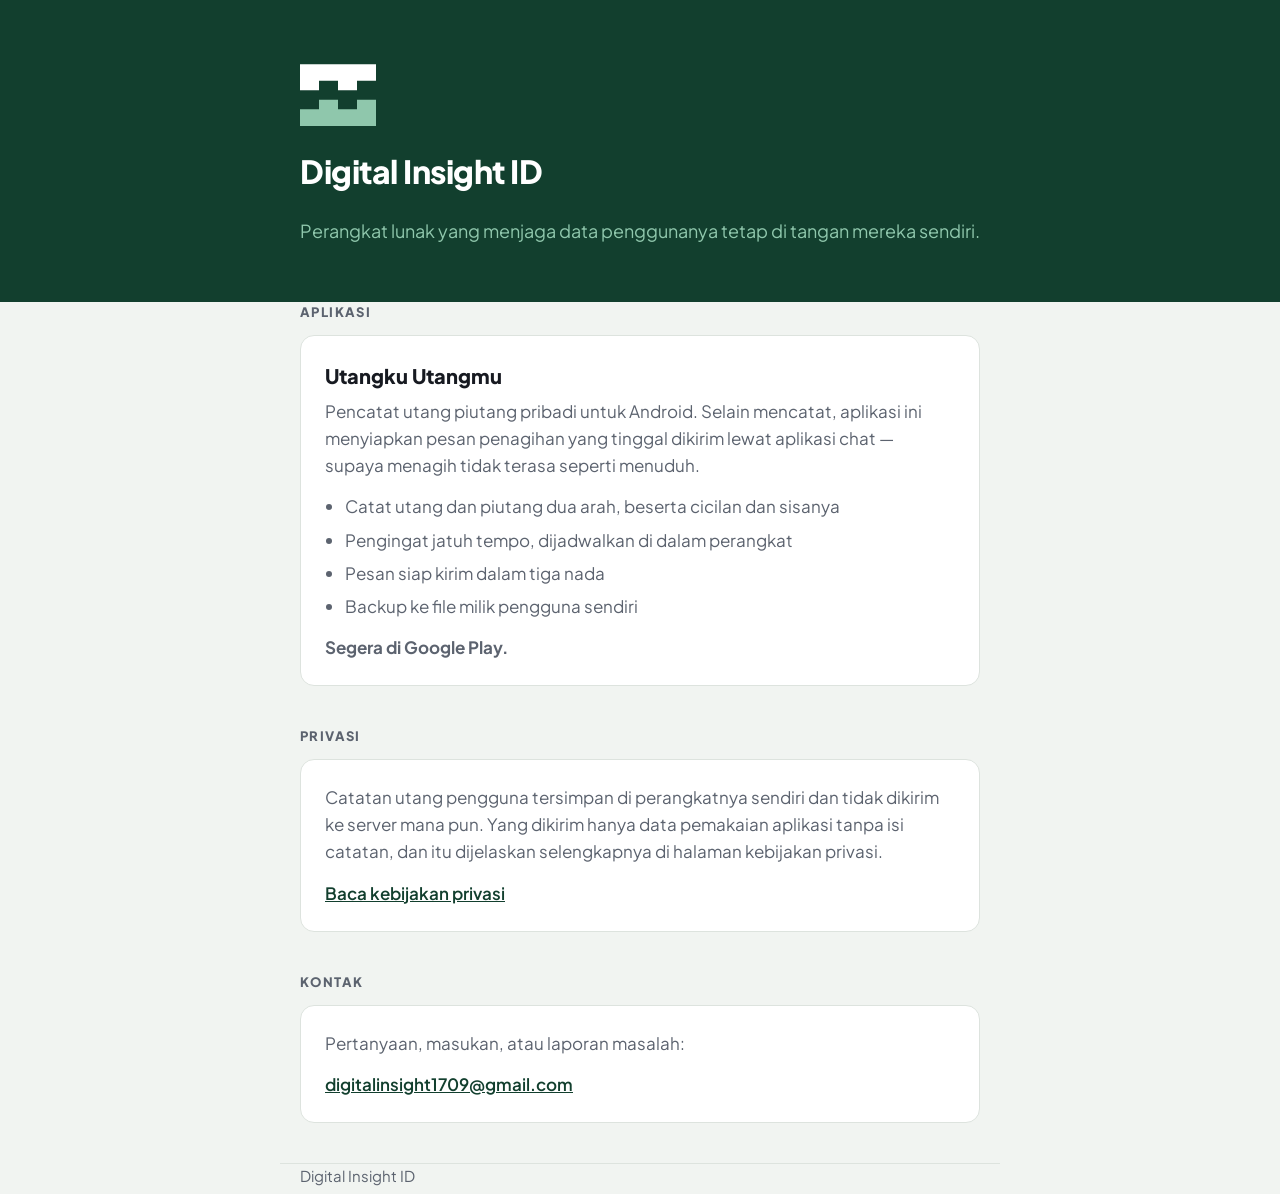
==== index.html @ d0832224 "Halaman Digital Insight ID dan kebijakan privasi Utangku Utangmu" ====
<!doctype html>
<html lang="id">
<head>
<meta charset="utf-8">
<meta name="viewport" content="width=device-width, initial-scale=1">
<title>Digital Insight ID</title>
<meta name="description" content="Digital Insight ID — pengembang aplikasi Utangku Utangmu, pencatat utang piutang yang menjaga data penggunanya tetap di perangkat.">
<link rel="preconnect" href="https://fonts.googleapis.com">
<link rel="preconnect" href="https://fonts.gstatic.com" crossorigin>
<link href="https://fonts.googleapis.com/css2?family=Plus+Jakarta+Sans:wght@400;600;800&display=swap" rel="stylesheet">
<style>
  :root {
    --hutan: #123F2E;
    --hutan-terang: #8FC7AC;
    --kertas: #F1F4F1;
    --permukaan: #FFFFFF;
    --tinta: #171A21;
    --redup: #5C636F;
    --garis: #DDE3DE;
  }
  * { box-sizing: border-box; }
  body {
    margin: 0;
    background: var(--kertas);
    color: var(--tinta);
    font-family: "Plus Jakarta Sans", system-ui, -apple-system, sans-serif;
    font-size: 17px;
    line-height: 1.6;
  }
  .bungkus { max-width: 720px; margin: 0 auto; padding: 0 20px; }
  header { background: var(--hutan); color: #fff; padding: 64px 0 56px; }
  header .bungkus { display: flex; flex-direction: column; gap: 20px; }
  header h1 { margin: 0; font-size: 32px; font-weight: 800; letter-spacing: -0.5px; }
  header p { margin: 0; color: var(--hutan-terang); font-size: 18px; }
  main { padding: 48px 0 64px; }
  section { margin-bottom: 40px; }
  h2 { font-size: 13px; font-weight: 800; letter-spacing: 1.4px; text-transform: uppercase; color: var(--redup); margin: 0 0 12px; }
  .kartu {
    background: var(--permukaan);
    border: 1px solid var(--garis);
    border-radius: 14px;
    padding: 24px;
  }
  .kartu h3 { margin: 0 0 6px; font-size: 20px; font-weight: 800; }
  .kartu p { margin: 0 0 14px; color: var(--redup); }
  .kartu p:last-child { margin-bottom: 0; }
  a { color: var(--hutan); font-weight: 600; }
  ul { margin: 0; padding-left: 20px; color: var(--redup); }
  li { margin-bottom: 6px; }
  footer { border-top: 1px solid var(--garis); padding: 28px 0 56px; color: var(--redup); font-size: 15px; }
  footer p { margin: 0 0 6px; }
  @media (max-width: 480px) {
    header { padding: 44px 0 36px; }
    header h1 { font-size: 26px; }
  }
</style>
</head>
<body>

<header>
  <div class="bungkus">
    <!-- Mark: dua bilah kayu bertakik yang mengunci saat disatukan. -->
    <svg width="76" height="62" viewBox="18 24 64 52" aria-label="Logo" role="img">
      <path fill="#FFFFFF" d="M18 24 H82 V38 H66 V46 H50 V38 H34 V46 H18 Z"/>
      <path fill="#8FC7AC" d="M18 62 H34 V54 H50 V62 H66 V54 H82 V76 H18 Z"/>
    </svg>
    <h1>Digital Insight ID</h1>
    <p>Perangkat lunak yang menjaga data penggunanya tetap di tangan mereka sendiri.</p>
  </div>
</header>

<main class="bungkus">

  <section>
    <h2>Aplikasi</h2>
    <div class="kartu">
      <h3>Utangku Utangmu</h3>
      <p>Pencatat utang piutang pribadi untuk Android. Selain mencatat, aplikasi ini menyiapkan pesan penagihan yang tinggal dikirim lewat aplikasi chat — supaya menagih tidak terasa seperti menuduh.</p>
      <ul>
        <li>Catat utang dan piutang dua arah, beserta cicilan dan sisanya</li>
        <li>Pengingat jatuh tempo, dijadwalkan di dalam perangkat</li>
        <li>Pesan siap kirim dalam tiga nada</li>
        <li>Backup ke file milik pengguna sendiri</li>
      </ul>
      <!-- Setelah aplikasi terbit, ganti baris ini dengan:
           <p style="margin-top:14px"><a href="ALAMAT PLAY STORE">Lihat di Google Play</a></p> -->
      <p style="margin-top:14px"><strong>Segera di Google Play.</strong></p>
    </div>
  </section>

  <section>
    <h2>Privasi</h2>
    <div class="kartu">
      <p>Catatan utang pengguna tersimpan di perangkatnya sendiri dan tidak dikirim ke server mana pun. Yang dikirim hanya data pemakaian aplikasi tanpa isi catatan, dan itu dijelaskan selengkapnya di halaman kebijakan privasi.</p>
      <p><a href="kebijakan-privasi.html">Baca kebijakan privasi</a></p>
    </div>
  </section>

  <section>
    <h2>Kontak</h2>
    <div class="kartu">
      <p>Pertanyaan, masukan, atau laporan masalah:</p>
      <p><a href="mailto:digitalinsight1709@gmail.com">digitalinsight1709@gmail.com</a></p>
    </div>
  </section>

</main>

<footer class="bungkus">
  <p>Digital Insight ID</p>
</footer>

</body>
</html>
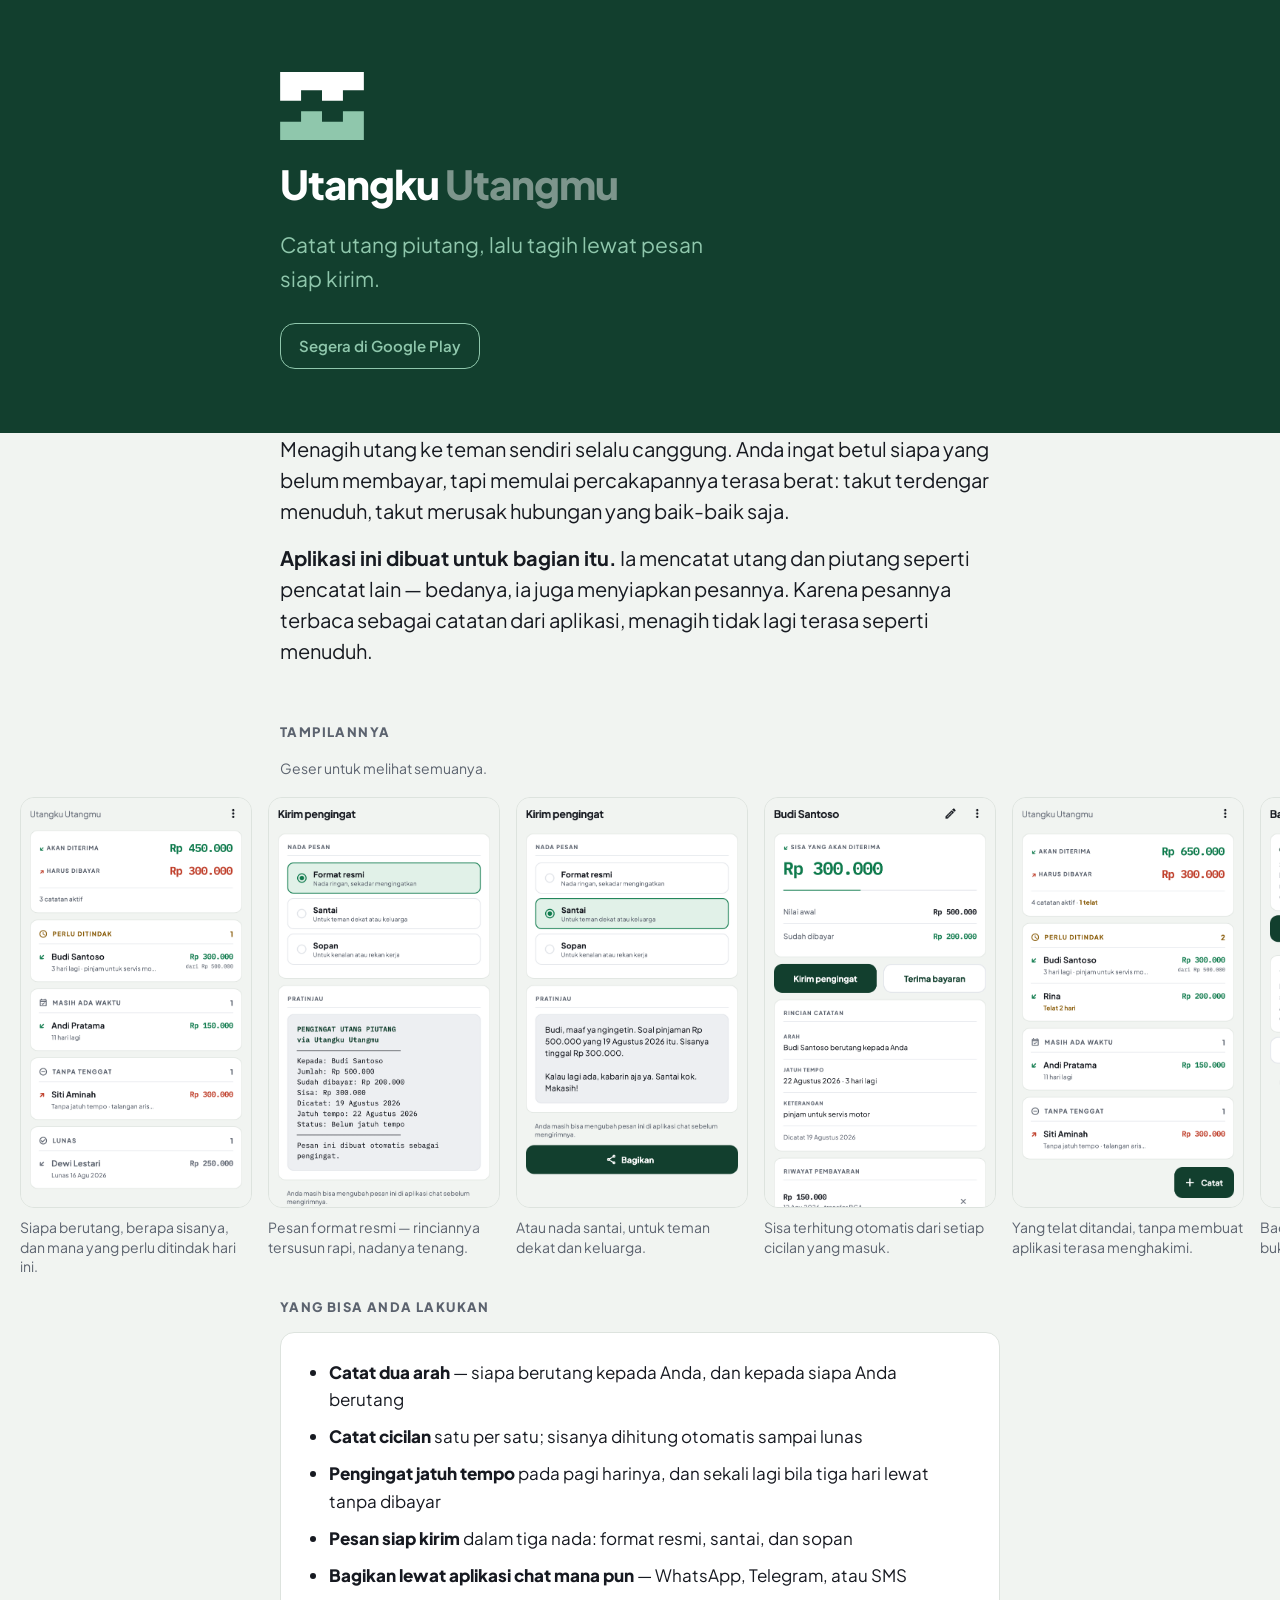
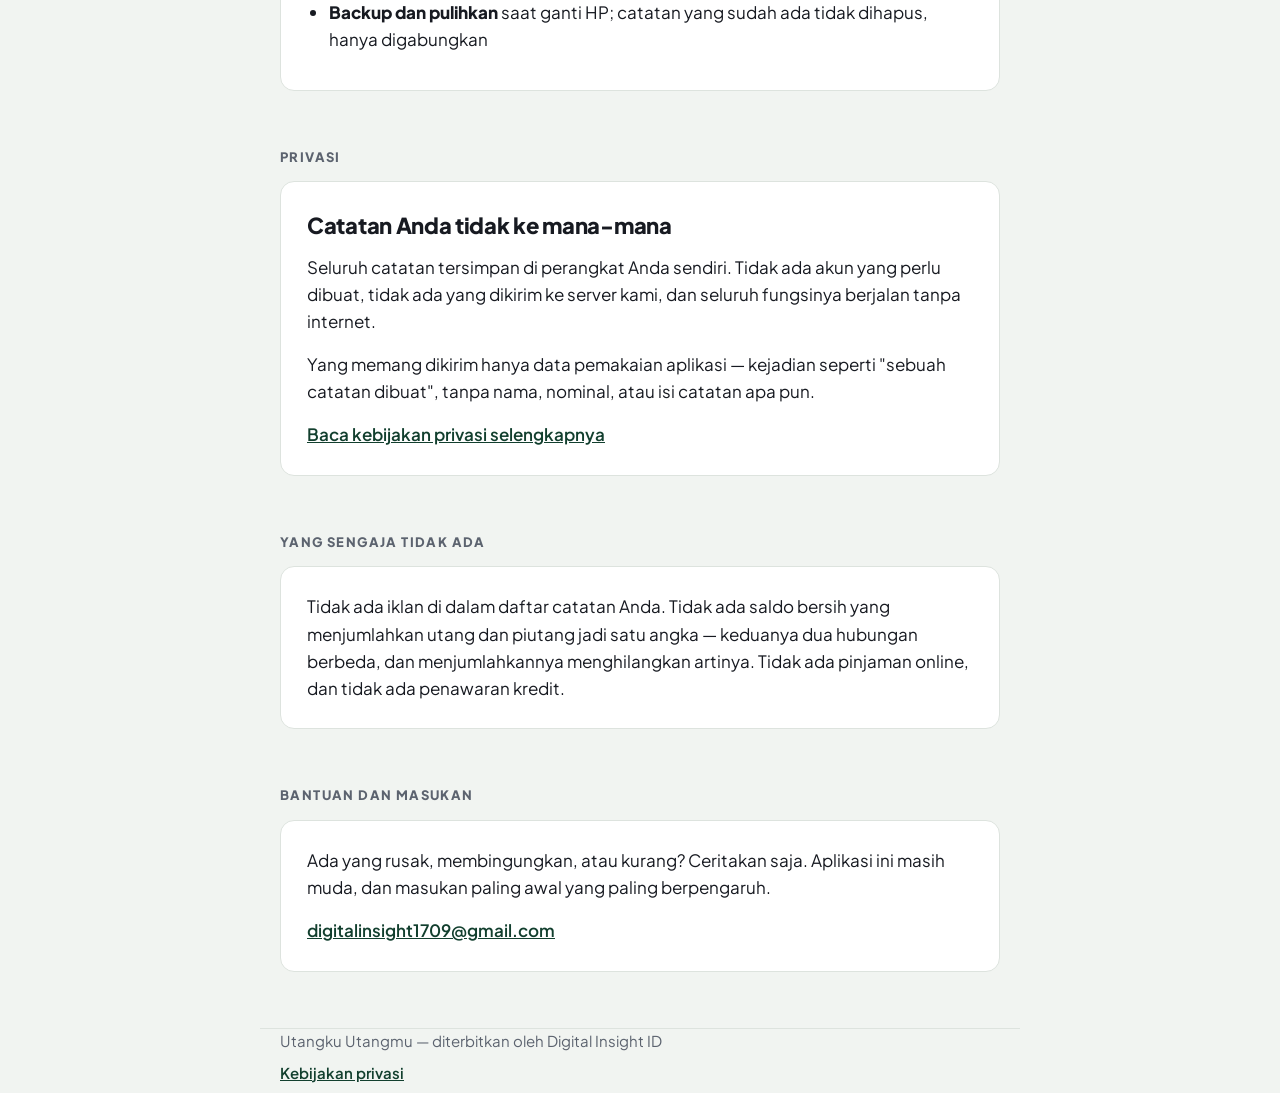
==== commit 45104c8b: "Situs aplikasi: tangkapan layar, fitur, privasi, dan kontak" ====
--- a/index.html
+++ b/index.html
@@ -3,8 +3,11 @@
 <head>
 <meta charset="utf-8">
 <meta name="viewport" content="width=device-width, initial-scale=1">
-<title>Digital Insight ID</title>
-<meta name="description" content="Digital Insight ID — pengembang aplikasi Utangku Utangmu, pencatat utang piutang yang menjaga data penggunanya tetap di perangkat.">
+<title>Utangku Utangmu — catat utang, tagih tanpa canggung</title>
+<meta name="description" content="Pencatat utang piutang pribadi untuk Android. Selain mencatat, aplikasi ini menyiapkan pesan penagihan yang tinggal dikirim — supaya menagih tidak terasa seperti menuduh. Data tersimpan di HP Anda saja.">
+<meta property="og:title" content="Utangku Utangmu">
+<meta property="og:description" content="Catat utang piutang, lalu tagih lewat pesan siap kirim. Data di HP Anda saja.">
+<meta property="og:type" content="website">
 <link rel="preconnect" href="https://fonts.googleapis.com">
 <link rel="preconnect" href="https://fonts.gstatic.com" crossorigin>
 <link href="https://fonts.googleapis.com/css2?family=Plus+Jakarta+Sans:wght@400;600;800&display=swap" rel="stylesheet">
@@ -12,6 +15,7 @@
   :root {
     --hutan: #123F2E;
     --hutan-terang: #8FC7AC;
+    --hutan-sekunder: #7D958C;
     --kertas: #F1F4F1;
     --permukaan: #FFFFFF;
     --tinta: #171A21;
@@ -26,32 +30,52 @@
     font-family: "Plus Jakarta Sans", system-ui, -apple-system, sans-serif;
     font-size: 17px;
     line-height: 1.6;
+    -webkit-font-smoothing: antialiased;
   }
-  .bungkus { max-width: 720px; margin: 0 auto; padding: 0 20px; }
-  header { background: var(--hutan); color: #fff; padding: 64px 0 56px; }
-  header .bungkus { display: flex; flex-direction: column; gap: 20px; }
-  header h1 { margin: 0; font-size: 32px; font-weight: 800; letter-spacing: -0.5px; }
-  header p { margin: 0; color: var(--hutan-terang); font-size: 18px; }
-  main { padding: 48px 0 64px; }
-  section { margin-bottom: 40px; }
-  h2 { font-size: 13px; font-weight: 800; letter-spacing: 1.4px; text-transform: uppercase; color: var(--redup); margin: 0 0 12px; }
-  .kartu {
-    background: var(--permukaan);
-    border: 1px solid var(--garis);
-    border-radius: 14px;
-    padding: 24px;
+  .bungkus { max-width: 760px; margin: 0 auto; padding: 0 20px; }
+
+  header { background: var(--hutan); color: #fff; padding: 72px 0 64px; }
+  header .bungkus { display: flex; flex-direction: column; align-items: flex-start; gap: 22px; }
+  header h1 { margin: 0; font-size: 40px; font-weight: 800; letter-spacing: -1px; line-height: 1.1; }
+  header h1 span { color: var(--hutan-sekunder); }
+  .janji { margin: 0; color: var(--hutan-terang); font-size: 21px; max-width: 30ch; }
+  .lencana {
+    display: inline-block; margin-top: 6px; padding: 10px 18px;
+    border: 1.6px solid var(--hutan-terang); border-radius: 15px;
+    color: var(--hutan-terang); font-size: 15px; font-weight: 600;
   }
-  .kartu h3 { margin: 0 0 6px; font-size: 20px; font-weight: 800; }
-  .kartu p { margin: 0 0 14px; color: var(--redup); }
-  .kartu p:last-child { margin-bottom: 0; }
+
+  main { padding: 56px 0 24px; }
+  section { margin-bottom: 56px; }
+  h2 { font-size: 13px; font-weight: 800; letter-spacing: 1.4px; text-transform: uppercase; color: var(--redup); margin: 0 0 14px; }
+  h3 { font-size: 22px; font-weight: 800; letter-spacing: -0.3px; margin: 0 0 10px; }
+  p { margin: 0 0 16px; }
+  .utama { font-size: 20px; line-height: 1.55; }
+
+  .kartu { background: var(--permukaan); border: 1px solid var(--garis); border-radius: 14px; padding: 26px; }
+  .kartu p:last-child, .kartu ul:last-child { margin-bottom: 0; }
+
+  ul { margin: 0 0 16px; padding-left: 22px; }
+  li { margin-bottom: 10px; }
+  li strong { font-weight: 800; }
+
+  /* Tangkapan layar digulir mendatar: enam layar tidak akan muat berjejer di
+     lebar HP, dan memperkecilnya sampai muat membuat teksnya tak terbaca. */
+  .layar { display: flex; gap: 16px; overflow-x: auto; padding: 4px 20px 20px; scroll-snap-type: x mandatory; }
+  .layar figure { margin: 0; flex: 0 0 auto; width: 232px; scroll-snap-align: center; }
+  .layar img { width: 100%; height: auto; display: block; border: 1px solid var(--garis); border-radius: 14px; background: var(--permukaan); }
+  .layar figcaption { margin-top: 10px; font-size: 14px; color: var(--redup); line-height: 1.4; }
+  .geser { font-size: 14px; color: var(--redup); margin: 0 0 6px; }
+
   a { color: var(--hutan); font-weight: 600; }
-  ul { margin: 0; padding-left: 20px; color: var(--redup); }
-  li { margin-bottom: 6px; }
-  footer { border-top: 1px solid var(--garis); padding: 28px 0 56px; color: var(--redup); font-size: 15px; }
-  footer p { margin: 0 0 6px; }
-  @media (max-width: 480px) {
-    header { padding: 44px 0 36px; }
-    header h1 { font-size: 26px; }
+  footer { border-top: 1px solid var(--garis); padding: 32px 0 64px; color: var(--redup); font-size: 15px; }
+  footer p { margin: 0 0 8px; }
+
+  @media (max-width: 520px) {
+    header { padding: 52px 0 44px; }
+    header h1 { font-size: 32px; }
+    .janji { font-size: 19px; }
+    .utama { font-size: 18px; }
   }
 </style>
 </head>
@@ -59,55 +83,100 @@
 
 <header>
   <div class="bungkus">
-    <!-- Mark: dua bilah kayu bertakik yang mengunci saat disatukan. -->
-    <svg width="76" height="62" viewBox="18 24 64 52" aria-label="Logo" role="img">
+    <!-- Mark: dua bilah kayu bertakik yang hanya bertemu bila disatukan. -->
+    <svg width="84" height="68" viewBox="18 24 64 52" role="img" aria-label="Logo Utangku Utangmu">
       <path fill="#FFFFFF" d="M18 24 H82 V38 H66 V46 H50 V38 H34 V46 H18 Z"/>
       <path fill="#8FC7AC" d="M18 62 H34 V54 H50 V62 H66 V54 H82 V76 H18 Z"/>
     </svg>
-    <h1>Digital Insight ID</h1>
-    <p>Perangkat lunak yang menjaga data penggunanya tetap di tangan mereka sendiri.</p>
+    <h1>Utangku <span>Utangmu</span></h1>
+    <p class="janji">Catat utang piutang, lalu tagih lewat pesan siap kirim.</p>
+    <span class="lencana">Segera di Google Play</span>
   </div>
 </header>
 
 <main class="bungkus">
+  <section>
+    <p class="utama">Menagih utang ke teman sendiri selalu canggung. Anda ingat betul siapa yang belum membayar, tapi memulai percakapannya terasa berat: takut terdengar menuduh, takut merusak hubungan yang baik-baik saja.</p>
+    <p class="utama"><strong>Aplikasi ini dibuat untuk bagian itu.</strong> Ia mencatat utang dan piutang seperti pencatat lain — bedanya, ia juga menyiapkan pesannya. Karena pesannya terbaca sebagai catatan dari aplikasi, menagih tidak lagi terasa seperti menuduh.</p>
+  </section>
 
+  <section style="margin-bottom:14px">
+    <h2>Tampilannya</h2>
+    <p class="geser">Geser untuk melihat semuanya.</p>
+  </section>
+</main>
+
+<div class="layar">
+  <figure>
+    <img src="gambar/1-daftar.png" width="1242" height="2208" loading="lazy" alt="Layar utama: ringkasan dua arah dan daftar catatan per kelompok">
+    <figcaption>Siapa berutang, berapa sisanya, dan mana yang perlu ditindak hari ini.</figcaption>
+  </figure>
+  <figure>
+    <img src="gambar/2-pesan-resmi.png" width="1242" height="2208" loading="lazy" alt="Layar pesan dengan nada format resmi beserta pratinjaunya">
+    <figcaption>Pesan format resmi — rinciannya tersusun rapi, nadanya tenang.</figcaption>
+  </figure>
+  <figure>
+    <img src="gambar/3-pesan-santai.png" width="1242" height="2208" loading="lazy" alt="Layar pesan dengan nada santai beserta pratinjaunya">
+    <figcaption>Atau nada santai, untuk teman dekat dan keluarga.</figcaption>
+  </figure>
+  <figure>
+    <img src="gambar/4-detail.png" width="1242" height="2208" loading="lazy" alt="Layar detail catatan beserta riwayat pembayaran">
+    <figcaption>Sisa terhitung otomatis dari setiap cicilan yang masuk.</figcaption>
+  </figure>
+  <figure>
+    <img src="gambar/6-telat.png" width="1242" height="2208" loading="lazy" alt="Daftar dengan satu catatan yang telat ditandai">
+    <figcaption>Yang telat ditandai, tanpa membuat aplikasi terasa menghakimi.</figcaption>
+  </figure>
+  <figure>
+    <img src="gambar/5-backup.png" width="1242" height="2208" loading="lazy" alt="Layar backup dan pulihkan">
+    <figcaption>Backup ke file milik Anda sendiri, bukan ke server kami.</figcaption>
+  </figure>
+</div>
+
+<main class="bungkus">
   <section>
-    <h2>Aplikasi</h2>
+    <h2>Yang bisa Anda lakukan</h2>
     <div class="kartu">
-      <h3>Utangku Utangmu</h3>
-      <p>Pencatat utang piutang pribadi untuk Android. Selain mencatat, aplikasi ini menyiapkan pesan penagihan yang tinggal dikirim lewat aplikasi chat — supaya menagih tidak terasa seperti menuduh.</p>
       <ul>
-        <li>Catat utang dan piutang dua arah, beserta cicilan dan sisanya</li>
-        <li>Pengingat jatuh tempo, dijadwalkan di dalam perangkat</li>
-        <li>Pesan siap kirim dalam tiga nada</li>
-        <li>Backup ke file milik pengguna sendiri</li>
+        <li><strong>Catat dua arah</strong> — siapa berutang kepada Anda, dan kepada siapa Anda berutang</li>
+        <li><strong>Catat cicilan</strong> satu per satu; sisanya dihitung otomatis sampai lunas</li>
+        <li><strong>Pengingat jatuh tempo</strong> pada pagi harinya, dan sekali lagi bila tiga hari lewat tanpa dibayar</li>
+        <li><strong>Pesan siap kirim</strong> dalam tiga nada: format resmi, santai, dan sopan</li>
+        <li><strong>Bagikan lewat aplikasi chat mana pun</strong> — WhatsApp, Telegram, atau SMS</li>
+        <li><strong>Backup dan pulihkan</strong> saat ganti HP; catatan yang sudah ada tidak dihapus, hanya digabungkan</li>
       </ul>
-      <!-- Setelah aplikasi terbit, ganti baris ini dengan:
-           <p style="margin-top:14px"><a href="ALAMAT PLAY STORE">Lihat di Google Play</a></p> -->
-      <p style="margin-top:14px"><strong>Segera di Google Play.</strong></p>
     </div>
   </section>
 
   <section>
     <h2>Privasi</h2>
     <div class="kartu">
-      <p>Catatan utang pengguna tersimpan di perangkatnya sendiri dan tidak dikirim ke server mana pun. Yang dikirim hanya data pemakaian aplikasi tanpa isi catatan, dan itu dijelaskan selengkapnya di halaman kebijakan privasi.</p>
-      <p><a href="kebijakan-privasi.html">Baca kebijakan privasi</a></p>
+      <h3>Catatan Anda tidak ke mana-mana</h3>
+      <p>Seluruh catatan tersimpan di perangkat Anda sendiri. Tidak ada akun yang perlu dibuat, tidak ada yang dikirim ke server kami, dan seluruh fungsinya berjalan tanpa internet.</p>
+      <p>Yang memang dikirim hanya data pemakaian aplikasi — kejadian seperti "sebuah catatan dibuat", tanpa nama, nominal, atau isi catatan apa pun.</p>
+      <p><a href="kebijakan-privasi.html">Baca kebijakan privasi selengkapnya</a></p>
     </div>
   </section>
 
   <section>
-    <h2>Kontak</h2>
+    <h2>Yang sengaja tidak ada</h2>
     <div class="kartu">
-      <p>Pertanyaan, masukan, atau laporan masalah:</p>
+      <p>Tidak ada iklan di dalam daftar catatan Anda. Tidak ada saldo bersih yang menjumlahkan utang dan piutang jadi satu angka — keduanya dua hubungan berbeda, dan menjumlahkannya menghilangkan artinya. Tidak ada pinjaman online, dan tidak ada penawaran kredit.</p>
+    </div>
+  </section>
+
+  <section>
+    <h2>Bantuan dan masukan</h2>
+    <div class="kartu">
+      <p>Ada yang rusak, membingungkan, atau kurang? Ceritakan saja. Aplikasi ini masih muda, dan masukan paling awal yang paling berpengaruh.</p>
       <p><a href="mailto:digitalinsight1709@gmail.com">digitalinsight1709@gmail.com</a></p>
     </div>
   </section>
-
 </main>
 
 <footer class="bungkus">
-  <p>Digital Insight ID</p>
+  <p>Utangku Utangmu — diterbitkan oleh Digital Insight ID</p>
+  <p><a href="kebijakan-privasi.html">Kebijakan privasi</a></p>
 </footer>
 
 </body>
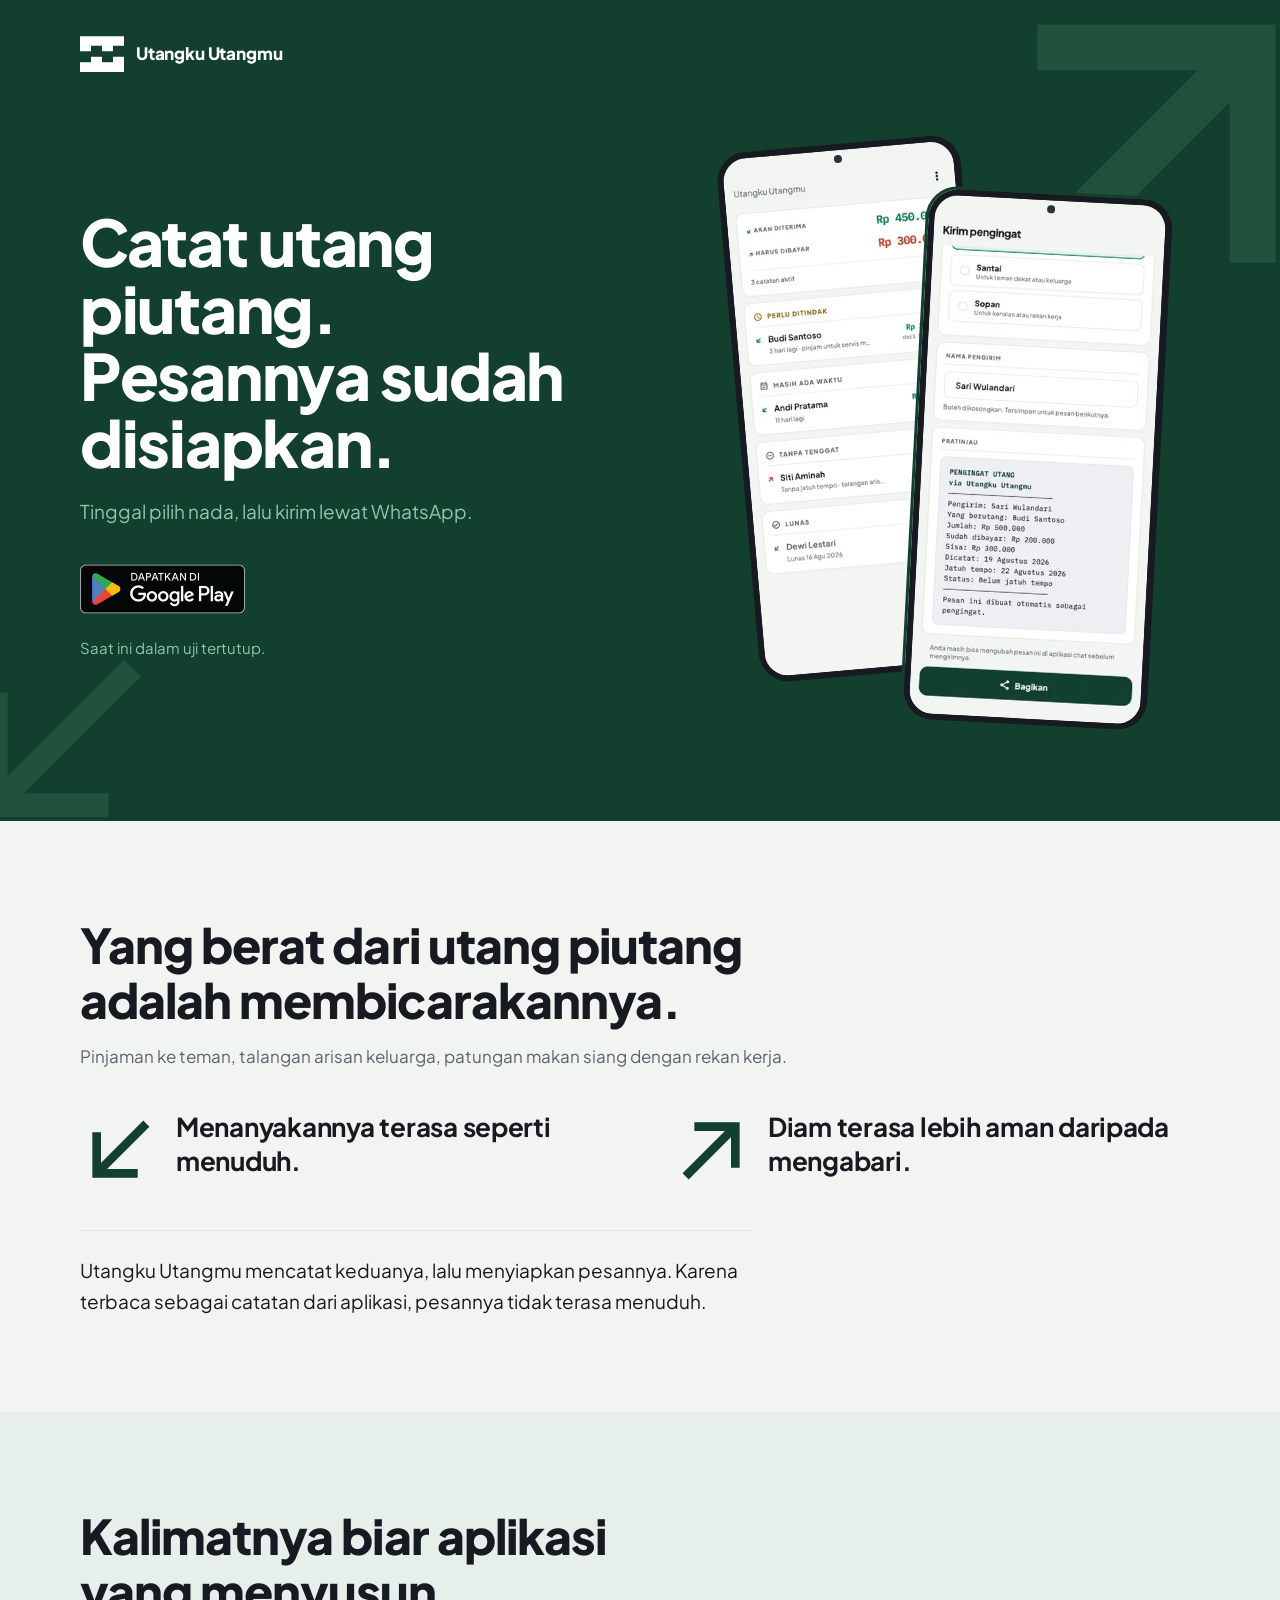
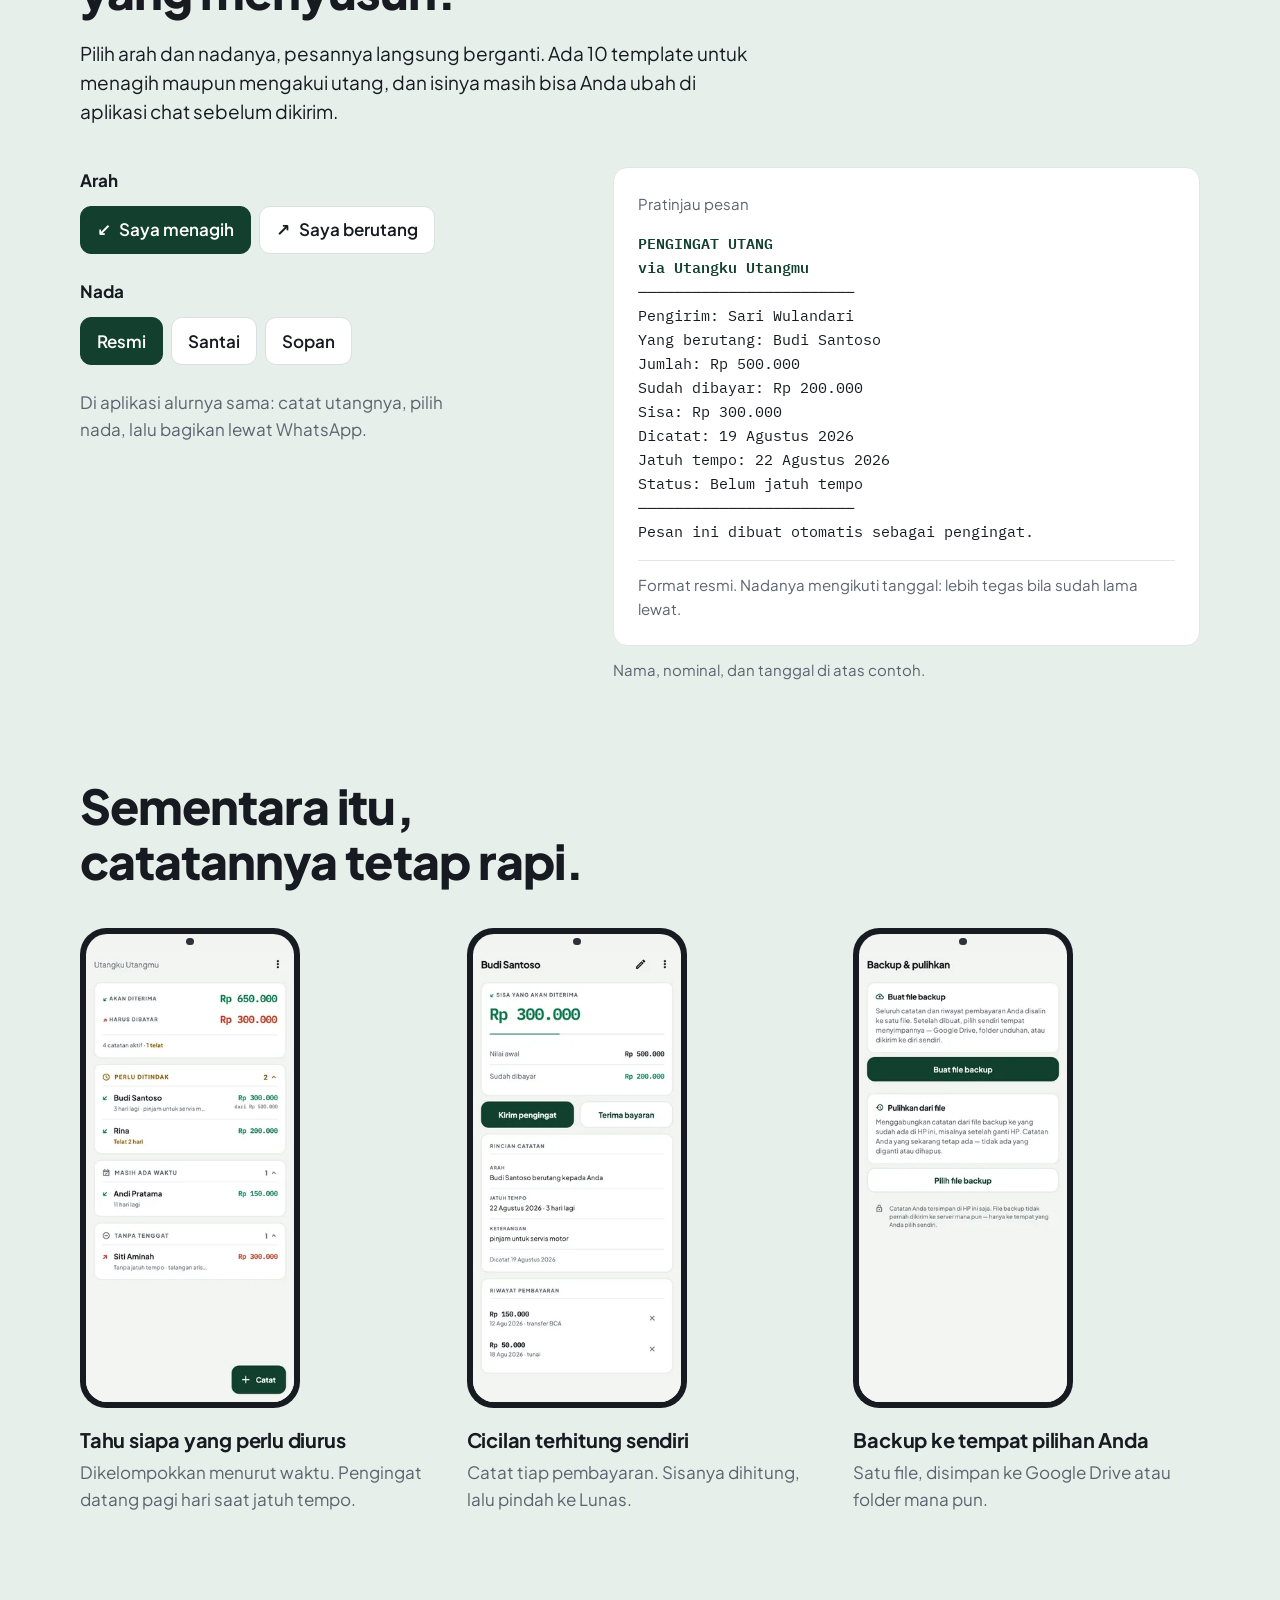
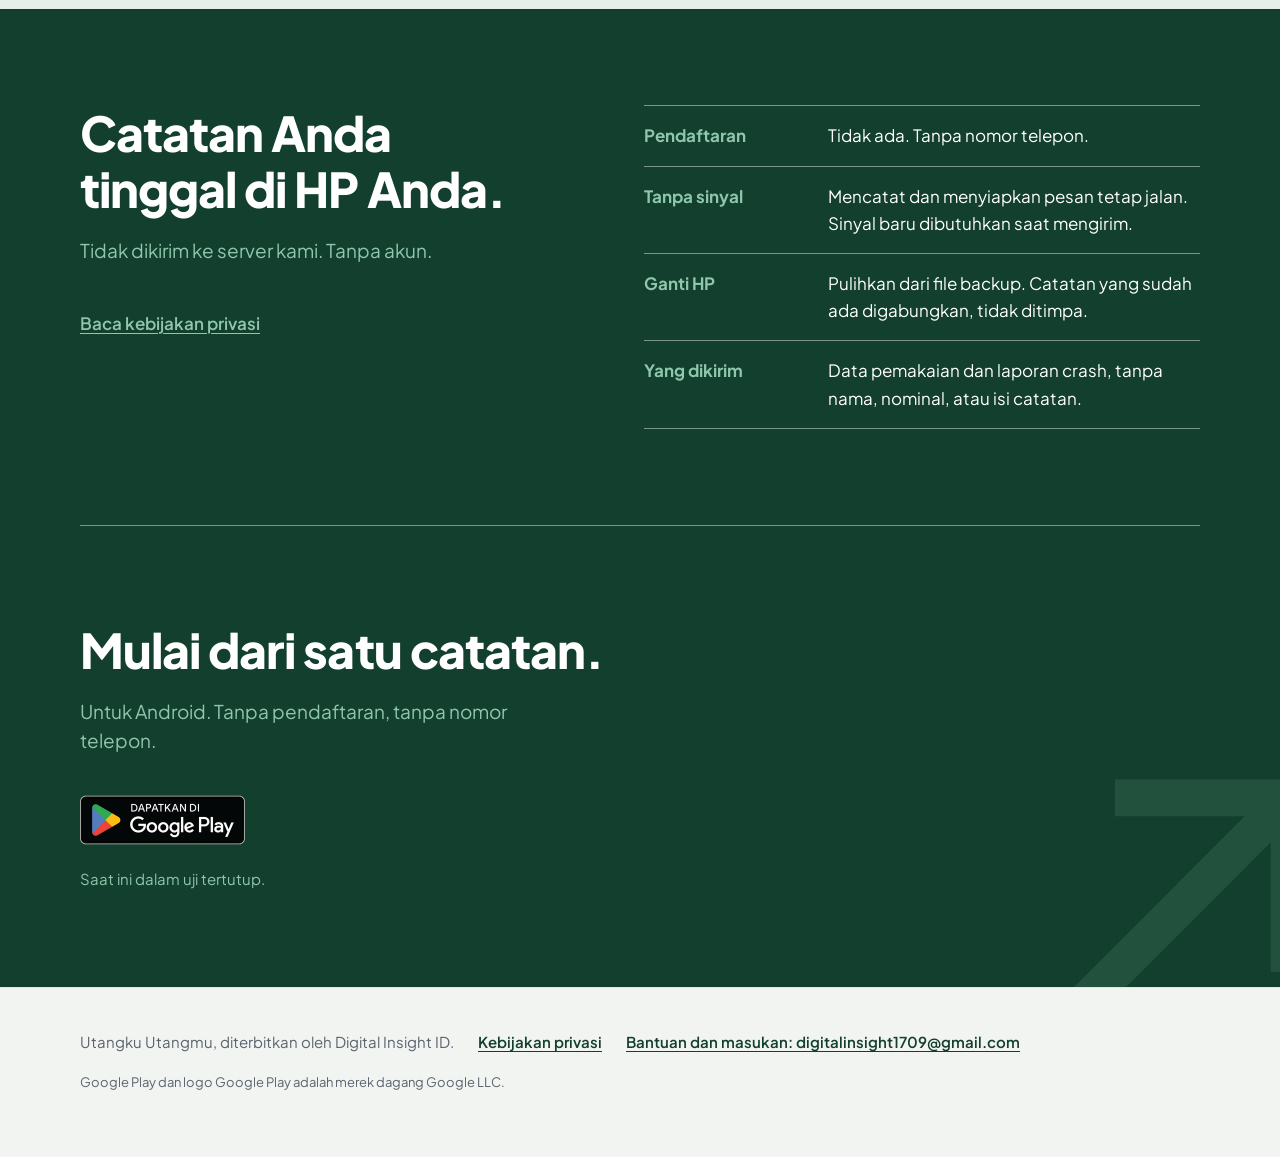
==== commit cf045954: "Situs revisi 2: tiga babak, siap Cloudflare Pages Titik simpan sebelum desain diganti papan 1B (Stru" ====
--- a/index.html
+++ b/index.html
@@ -3,180 +3,450 @@
 <head>
 <meta charset="utf-8">
 <meta name="viewport" content="width=device-width, initial-scale=1">
-<title>Utangku Utangmu — catat utang, tagih tanpa canggung</title>
-<meta name="description" content="Pencatat utang piutang pribadi untuk Android. Selain mencatat, aplikasi ini menyiapkan pesan penagihan yang tinggal dikirim — supaya menagih tidak terasa seperti menuduh. Data tersimpan di HP Anda saja.">
-<meta property="og:title" content="Utangku Utangmu">
-<meta property="og:description" content="Catat utang piutang, lalu tagih lewat pesan siap kirim. Data di HP Anda saja.">
+<title>Utangku Utangmu: catat utang, tagih tanpa canggung</title>
+<meta name="description" content="Aplikasi Android untuk mencatat utang piutang pribadi. Pesan penagihan dan pengakuan utang sudah disiapkan, tinggal kirim lewat WhatsApp. Catatan hutang tersimpan di HP Anda sendiri.">
+<link rel="canonical" href="https://utangku-utangmu.pages.dev/">
+<meta name="theme-color" content="#123F2E">
+
 <meta property="og:type" content="website">
-<link rel="preconnect" href="https://fonts.googleapis.com">
-<link rel="preconnect" href="https://fonts.gstatic.com" crossorigin>
-<link href="https://fonts.googleapis.com/css2?family=Plus+Jakarta+Sans:wght@400;600;800&display=swap" rel="stylesheet">
+<meta property="og:locale" content="id_ID">
+<meta property="og:site_name" content="Utangku Utangmu">
+<meta property="og:title" content="Utangku Utangmu: catat utang, tagih tanpa canggung">
+<meta property="og:description" content="Catat utang piutang. Pesan penagihannya sudah disiapkan, tinggal kirim.">
+<meta property="og:url" content="https://utangku-utangmu.pages.dev/">
+<meta property="og:image" content="https://utangku-utangmu.pages.dev/gambar/og-1200x630.jpg">
+<meta property="og:image:width" content="1200">
+<meta property="og:image:height" content="630">
+<meta property="og:image:alt" content="Logo Utangku Utangmu di atas latar hijau tua, dengan tulisan Catat utang, tagih tanpa canggung">
+<meta name="twitter:card" content="summary_large_image">
+
+<link rel="icon" href="favicon.svg" type="image/svg+xml">
+<link rel="icon" href="favicon-32.png" type="image/png" sizes="32x32">
+<link rel="apple-touch-icon" href="apple-touch-icon.png">
+<link rel="manifest" href="site.webmanifest">
+
+<link rel="preload" href="huruf/plus-jakarta-sans-latin-400-normal.woff2" as="font" type="font/woff2" crossorigin>
+<link rel="preload" href="huruf/plus-jakarta-sans-latin-800-normal.woff2" as="font" type="font/woff2" crossorigin>
+<link rel="preload" href="huruf/ibm-plex-mono-latin-400-normal.woff2" as="font" type="font/woff2" crossorigin>
+<link rel="stylesheet" href="gaya.css">
 <style>
   :root {
-    --hutan: #123F2E;
-    --hutan-terang: #8FC7AC;
-    --hutan-sekunder: #7D958C;
-    --kertas: #F1F4F1;
-    --permukaan: #FFFFFF;
-    --tinta: #171A21;
-    --redup: #5C636F;
-    --garis: #DDE3DE;
-  }
-  * { box-sizing: border-box; }
-  body {
-    margin: 0;
-    background: var(--kertas);
-    color: var(--tinta);
-    font-family: "Plus Jakarta Sans", system-ui, -apple-system, sans-serif;
-    font-size: 17px;
-    line-height: 1.6;
-    -webkit-font-smoothing: antialiased;
-  }
-  .bungkus { max-width: 760px; margin: 0 auto; padding: 0 20px; }
-
-  header { background: var(--hutan); color: #fff; padding: 72px 0 64px; }
-  header .bungkus { display: flex; flex-direction: column; align-items: flex-start; gap: 22px; }
-  header h1 { margin: 0; font-size: 40px; font-weight: 800; letter-spacing: -1px; line-height: 1.1; }
-  header h1 span { color: var(--hutan-sekunder); }
-  .janji { margin: 0; color: var(--hutan-terang); font-size: 21px; max-width: 30ch; }
-  .lencana {
-    display: inline-block; margin-top: 6px; padding: 10px 18px;
-    border: 1.6px solid var(--hutan-terang); border-radius: 15px;
-    color: var(--hutan-terang); font-size: 15px; font-weight: 600;
-  }
-
-  main { padding: 56px 0 24px; }
-  section { margin-bottom: 56px; }
-  h2 { font-size: 13px; font-weight: 800; letter-spacing: 1.4px; text-transform: uppercase; color: var(--redup); margin: 0 0 14px; }
-  h3 { font-size: 22px; font-weight: 800; letter-spacing: -0.3px; margin: 0 0 10px; }
-  p { margin: 0 0 16px; }
-  .utama { font-size: 20px; line-height: 1.55; }
-
-  .kartu { background: var(--permukaan); border: 1px solid var(--garis); border-radius: 14px; padding: 26px; }
-  .kartu p:last-child, .kartu ul:last-child { margin-bottom: 0; }
-
-  ul { margin: 0 0 16px; padding-left: 22px; }
-  li { margin-bottom: 10px; }
-  li strong { font-weight: 800; }
-
-  /* Tangkapan layar digulir mendatar: enam layar tidak akan muat berjejer di
-     lebar HP, dan memperkecilnya sampai muat membuat teksnya tak terbaca. */
-  .layar { display: flex; gap: 16px; overflow-x: auto; padding: 4px 20px 20px; scroll-snap-type: x mandatory; }
-  .layar figure { margin: 0; flex: 0 0 auto; width: 232px; scroll-snap-align: center; }
-  .layar img { width: 100%; height: auto; display: block; border: 1px solid var(--garis); border-radius: 14px; background: var(--permukaan); }
-  .layar figcaption { margin-top: 10px; font-size: 14px; color: var(--redup); line-height: 1.4; }
-  .geser { font-size: 14px; color: var(--redup); margin: 0 0 6px; }
-
-  a { color: var(--hutan); font-weight: 600; }
-  footer { border-top: 1px solid var(--garis); padding: 32px 0 64px; color: var(--redup); font-size: 15px; }
-  footer p { margin: 0 0 8px; }
-
-  @media (max-width: 520px) {
-    header { padding: 52px 0 44px; }
-    header h1 { font-size: 32px; }
-    .janji { font-size: 19px; }
-    .utama { font-size: 18px; }
-  }
+    --bezel: #171A21;
+    --kamera: #2C313A;
+    --babak: var(--j-16);        /* jarak tepi atas/bawah tiap babak */
+    --antar: var(--j-16);        /* jarak antarbagian di dalam satu babak */
+  }
+  @media (min-width: 900px) { :root { --babak: var(--j-24); --antar: var(--j-24); } }
+  @media (prefers-color-scheme: dark) { :root { --bezel: #2C313A; --kamera: #0E1014; } }
+
+  .sr { position: absolute; width: 1px; height: 1px; overflow: hidden; clip: rect(0 0 0 0); white-space: nowrap; }
+
+  /* Satu ukuran judul bagian di seluruh halaman, supaya babak terbaca sebagai satu cerita. */
+  .judul-bagian { font-size: clamp(1.75rem, 4.5vw, 3rem); max-width: 20ch; }
+  .pengantar { margin-top: var(--j-5); font-size: 1.1875rem; line-height: 1.55; max-width: 48ch; }
+
+  /* Pita gelap dan motif panah (Hutan Terang 13%, BRAND-GUIDELINE 5). */
+  .pita { position: relative; overflow: hidden; }
+  .pita > .bungkus, .pita > section { position: relative; }
+  .motif { position: absolute; pointer-events: none; color: var(--hutan-terang); opacity: 0.13; }
+
+  /* Bingkai HP Android: layar 9:19,5, bezel tipis rata, kamera berlubang di
+     area status yang dibiarkan kosong (tanpa jam atau baterai karangan). */
+  .hp { margin: 0; container-type: inline-size; }
+  .hp-layar { position: relative; background: var(--bezel); padding: 2.6cqw; border-radius: 12cqw; }
+  .hp-layar::before { content: ""; position: absolute; top: 4.6cqw; left: 50%; width: 3.2cqw; height: 3.2cqw; margin-left: -1.6cqw; border-radius: 50%; background: var(--kamera); }
+  .hp img { display: block; width: 100%; height: auto; padding-top: 7.5cqw; background: #F1F4F1; border-radius: 9.6cqw; }
+
+  /* Lencana resmi Google Play: tidak diubah. Hover dan tekan ditandai cincin di luarnya. */
+  .lencana-play { display: inline-block; border-radius: 12px; line-height: 0; }
+  .lencana-play img { height: 64px; width: auto; }
+  .lencana-play:hover { outline: 2px solid var(--hutan-sekunder); outline-offset: 4px; }
+  .lencana-play:active { outline: 3px solid #FFFFFF; outline-offset: 4px; }
+  .lencana-play:focus-visible { outline: 3px solid var(--hutan-terang); outline-offset: 4px; }
+  .status-uji { margin: var(--j-2) 0 0; font-size: 0.9375rem; color: var(--hutan-terang); }
+
+  /* ---- Babak 1: hero ---- */
+  .hero { padding-block: var(--j-6) var(--babak); }
+  .hero-isi { display: grid; gap: var(--j-10); margin-top: var(--j-10); align-items: center; }
+  .hero h1 { font-size: clamp(2.25rem, 7vw, 4rem); line-height: 1.05; max-width: 14ch; }
+  .hero .sub { margin-top: var(--j-5); font-size: 1.1875rem; line-height: 1.5; color: var(--hutan-terang); max-width: 30ch; }
+  .hero .aksi { margin-top: var(--j-8); }
+  .pita .motif-1 { width: 420px; height: 420px; right: -60px; top: -40px; }
+  .pita .motif-2 { width: 220px; height: 220px; left: -50px; bottom: -30px; }
+
+  .tumpuk { display: grid; width: min(100%, 380px); justify-self: center; }
+  .tumpuk .hp { grid-area: 1 / 1; width: 58%; }
+  .tumpuk .belakang { justify-self: start; transform: rotate(-5deg); }
+  .tumpuk .depan { justify-self: end; margin-top: 12%; transform: rotate(3deg); }
+  .tumpuk .depan .hp-layar { outline: 3px solid var(--hutan); }
+
+  @media (min-width: 600px) {
+    .hero-isi { grid-template-columns: minmax(0, 1fr) minmax(0, 0.9fr); column-gap: var(--j-8); }
+  }
+  @media (min-width: 900px) {
+    .hero { padding-top: var(--j-8); }
+    .hero-isi { margin-top: var(--j-16); column-gap: var(--j-16); }
+    .tumpuk { width: 420px; }
+  }
+
+  /* ---- Babak 1: masalah ---- */
+  .masalah { padding-block: var(--babak); }
+  .konteks { margin-top: var(--j-4); color: var(--redup); max-width: 60ch; }
+  .dua-arah { list-style: none; margin: var(--j-10) 0 0; padding: 0; display: grid; gap: var(--j-8); }
+  .dua-arah li { display: grid; grid-template-columns: 56px minmax(0, 1fr); gap: var(--j-4); align-items: start; }
+  .dua-arah svg { width: 56px; height: 56px; color: var(--tautan); }
+  .dua-arah p { font-size: clamp(1.25rem, 2.6vw, 1.625rem); font-weight: 700; line-height: 1.3; letter-spacing: -0.01em; margin: 0; }
+  .jawaban { margin-top: var(--j-10); padding-top: var(--j-6); border-top: 1px solid var(--garis); font-size: 1.1875rem; max-width: 48ch; }
+  @media (min-width: 820px) {
+    .dua-arah { grid-template-columns: 1fr 1fr; column-gap: var(--j-16); }
+    .dua-arah li { grid-template-columns: 80px minmax(0, 1fr); }
+    .dua-arah svg { width: 80px; height: 80px; }
+  }
+
+  /* ---- Babak 2: demo dan fitur, satu pita hijau muda tanpa potongan ---- */
+  .babak-2 { background: var(--latar-privasi); padding-block: var(--babak); }
+  .babak-2 > section + section { margin-top: var(--antar); }
+  .demo-isi { display: grid; gap: var(--j-10); margin-top: var(--j-10); align-items: start; }
+  @media (min-width: 820px) { .demo-isi { grid-template-columns: minmax(0, 0.8fr) minmax(0, 1fr); column-gap: var(--j-16); } }
+  .pilih { border: 0; margin: 0 0 var(--j-6); padding: 0; min-width: 0; }
+  .pilih legend { font-weight: 700; margin-bottom: var(--j-3); padding: 0; }
+  .pilihan { display: flex; flex-wrap: wrap; gap: var(--j-2); }
+  .pilih input { position: absolute; opacity: 0; width: 1px; height: 1px; margin: 0; }
+  .pilih label {
+    display: inline-flex; align-items: center; gap: var(--j-2); min-height: 48px; padding: 0 var(--j-4);
+    border: 1.6px solid #DCDFE5; border-radius: var(--r-kolom);
+    background: var(--permukaan); color: var(--tinta); font-weight: 600; cursor: pointer;
+    transition: background-color 150ms ease, border-color 150ms ease;
+  }
+  .pilih label:hover { border-color: var(--tautan); }
+  .pilih label:active { background: var(--hutan-halus); }
+  .pilih input:checked + label { background: var(--hutan); border-color: var(--hutan); color: #FFFFFF; }
+  .pilih input:focus-visible + label { outline: 3px solid var(--cincin); outline-offset: 2px; }
+  @media (prefers-color-scheme: dark) {
+    .pilih label { border-color: var(--garis); }
+    .pilih input:checked + label { background: var(--hutan-terang); border-color: var(--hutan-terang); color: var(--di-atas-hutan-terang); }
+  }
+  .alur { margin-top: var(--j-6); color: var(--redup); max-width: 34ch; }
+
+  .pratinjau { margin: 0; background: var(--permukaan); border: 1px solid var(--garis); border-radius: var(--r-kotak); padding: var(--j-6); min-height: 22rem; }
+  .pratinjau .label-pratinjau { font-size: 0.9375rem; color: var(--redup); margin-bottom: var(--j-4); }
+  .pesan pre, .pesan .manusia { margin: 0; white-space: pre-wrap; overflow-wrap: anywhere; line-height: 1.6; color: var(--tinta); }
+  .pesan pre { font-family: var(--huruf-mono); font-size: 0.9375rem; }
+  .pesan pre b { font-weight: 600; color: var(--judul-pesan); }
+  .pesan .manusia { font-size: 1.0625rem; }
+  .pesan .untuk { margin-top: var(--j-4); padding-top: var(--j-3); border-top: 1px solid var(--garis); font-size: 0.9375rem; color: var(--redup); }
+  .catatan-demo { margin-top: var(--j-3); font-size: 0.9375rem; color: var(--redup); }
+  @media (max-width: 400px) { .pesan pre { font-size: 0.8125rem; } .pratinjau { padding: var(--j-5) var(--j-4); } }
+
+  /* Tanpa JavaScript: pesan berganti lewat :has(). Browser lama melihat pesan pertama. */
+  @supports selector(:has(*)) {
+    .demo [data-pesan] { display: none; }
+    .demo:has(#arah-tagih:checked):has(#nada-resmi:checked) [data-pesan="tagih-resmi"],
+    .demo:has(#arah-tagih:checked):has(#nada-santai:checked) [data-pesan="tagih-santai"],
+    .demo:has(#arah-tagih:checked):has(#nada-sopan:checked) [data-pesan="tagih-sopan"],
+    .demo:has(#arah-akui:checked):has(#nada-resmi:checked) [data-pesan="akui-resmi"],
+    .demo:has(#arah-akui:checked):has(#nada-santai:checked) [data-pesan="akui-santai"],
+    .demo:has(#arah-akui:checked):has(#nada-sopan:checked) [data-pesan="akui-sopan"] { display: block; }
+  }
+  @supports not selector(:has(*)) {
+    .demo [data-pesan]:not([data-pesan="tagih-resmi"]) { display: none; }
+    .demo .pilih { display: none; }
+  }
+
+  .deret { list-style: none; margin: var(--j-10) 0 0; padding: 0; display: grid; gap: var(--j-8); }
+  .deret li { display: grid; grid-template-columns: 112px minmax(0, 1fr); gap: var(--j-5); align-items: center; }
+  .deret h3 { margin-bottom: var(--j-2); }
+  .deret p { margin: 0; color: var(--redup); }
+  @media (min-width: 600px) {
+    .deret { grid-template-columns: repeat(3, minmax(0, 1fr)); column-gap: var(--j-6); }
+    .deret li { grid-template-columns: 1fr; align-items: start; justify-items: start; }
+    .deret .hp { width: min(100%, 220px); }
+  }
+  @media (min-width: 900px) { .deret { column-gap: var(--j-10); } }
+
+  /* ---- Babak 3: privasi dan ajakan, satu pita gelap tanpa potongan ---- */
+  .babak-3 { padding-block: var(--babak); }
+  .privasi-isi { display: grid; gap: var(--j-10); }
+  @media (min-width: 820px) { .privasi-isi { grid-template-columns: minmax(0, 0.9fr) minmax(0, 1fr); column-gap: var(--j-16); align-items: start; } }
+  .babak-3 .pengantar { color: var(--hutan-terang); max-width: 34ch; }
+  .buku { margin: 0; }
+  .buku div { display: grid; gap: var(--j-2); padding: var(--j-4) 0; border-top: 1px solid var(--hutan-sekunder); }
+  .buku div:last-child { border-bottom: 1px solid var(--hutan-sekunder); }
+  .buku dt { font-weight: 700; color: var(--hutan-terang); }
+  .buku dd { margin: 0; }
+  @media (min-width: 600px) { .buku div { grid-template-columns: 10rem minmax(0, 1fr); column-gap: var(--j-6); } }
+  .babak-3 .tautan-blok { margin-top: var(--j-5); }
+  .penutup { margin-top: var(--antar); padding-top: var(--antar); border-top: 1px solid var(--hutan-sekunder); }
+  .penutup .pengantar { margin-bottom: var(--j-8); }
+  .pita .motif-3 { width: 340px; height: 340px; right: -80px; bottom: -80px; }
+
+  .kaki .legal { flex-basis: 100%; font-size: 0.8125rem; }
 </style>
 </head>
 <body>
 
-<header>
-  <div class="bungkus">
-    <!-- Mark: dua bilah kayu bertakik yang hanya bertemu bila disatukan. -->
-    <svg width="84" height="68" viewBox="18 24 64 52" role="img" aria-label="Logo Utangku Utangmu">
-      <path fill="#FFFFFF" d="M18 24 H82 V38 H66 V46 H50 V38 H34 V46 H18 Z"/>
-      <path fill="#8FC7AC" d="M18 62 H34 V54 H50 V62 H66 V54 H82 V76 H18 Z"/>
-    </svg>
-    <h1>Utangku <span>Utangmu</span></h1>
-    <p class="janji">Catat utang piutang, lalu tagih lewat pesan siap kirim.</p>
-    <span class="lencana">Segera di Google Play</span>
+<svg width="0" height="0" style="position:absolute" aria-hidden="true" focusable="false">
+  <symbol id="panah-ke-atas" viewBox="0 0 24 24">
+    <path d="M5 19 L18 6 M8 5 H19 V16" fill="none" stroke="currentColor" stroke-width="2.6" stroke-linecap="square" stroke-linejoin="miter"/>
+  </symbol>
+  <symbol id="panah-ke-bawah" viewBox="0 0 24 24">
+    <path d="M19 5 L6 18 M16 19 H5 V8" fill="none" stroke="currentColor" stroke-width="2.6" stroke-linecap="square" stroke-linejoin="miter"/>
+  </symbol>
+</svg>
+
+<header class="pita">
+  <svg class="motif motif-1" aria-hidden="true" focusable="false"><use href="#panah-ke-atas"/></svg>
+  <svg class="motif motif-2" aria-hidden="true" focusable="false"><use href="#panah-ke-bawah"/></svg>
+  <div class="bungkus hero">
+    <a class="merek" href="./" aria-label="Utangku Utangmu, beranda">
+      <!-- Mark versi satu warna terang untuk latar gelap (panduan v1.3 hlm. 04). -->
+      <svg width="44" height="36" viewBox="18 24 64 52" aria-hidden="true" focusable="false">
+        <path fill="#FFFFFF" d="M18 24 H82 V38 H66 V46 H50 V38 H34 V46 H18 Z"/>
+        <path fill="#FFFFFF" d="M18 62 H34 V54 H50 V62 H66 V54 H82 V76 H18 Z"/>
+      </svg>
+      <span>Utangku Utangmu</span>
+    </a>
+
+    <div class="hero-isi">
+      <div>
+        <h1>Catat utang piutang. Pesannya sudah disiapkan.</h1>
+        <p class="sub">Tinggal pilih nada, lalu kirim lewat WhatsApp.</p>
+        <div class="aksi">
+          <!-- Uji tertutup. Saat terbit, ganti kedua tautan ini ke
+               https://play.google.com/store/apps/details?id=id.utangkumu.app dan hapus baris status-uji. -->
+          <a class="lencana-play" href="https://play.google.com/apps/testing/id.utangkumu.app">
+            <img src="gambar/google-play-id-330.webp" width="330" height="128" alt="Dapatkan di Google Play">
+          </a>
+          <p class="status-uji">Saat ini dalam uji tertutup.</p>
+        </div>
+      </div>
+
+      <div class="tumpuk">
+        <figure class="hp belakang">
+          <div class="hp-layar">
+            <img src="gambar/hp/1-daftar-300.webp"
+                 srcset="gambar/hp/1-daftar-300.webp 300w, gambar/hp/1-daftar-450.webp 450w, gambar/hp/1-daftar-600.webp 600w"
+                 sizes="(min-width: 900px) 240px, 50vw" width="300" height="650" fetchpriority="high"
+                 alt="Layar utama aplikasi: akan diterima Rp 450.000, harus dibayar Rp 300.000, dan catatan dikelompokkan menjadi Perlu ditindak, Masih ada waktu, Tanpa tenggat, dan Lunas.">
+          </div>
+        </figure>
+        <figure class="hp depan">
+          <div class="hp-layar">
+            <img src="gambar/hp/2-pesan-resmi-300.webp"
+                 srcset="gambar/hp/2-pesan-resmi-300.webp 300w, gambar/hp/2-pesan-resmi-450.webp 450w, gambar/hp/2-pesan-resmi-600.webp 600w"
+                 sizes="(min-width: 900px) 240px, 50vw" width="300" height="650" fetchpriority="high"
+                 alt="Layar Kirim pengingat: pilihan nada, nama pengirim Sari Wulandari, dan pratinjau pesan format resmi untuk Budi Santoso dengan sisa Rp 300.000, di atas tombol Bagikan.">
+          </div>
+        </figure>
+      </div>
+    </div>
   </div>
 </header>
 
-<main class="bungkus">
-  <section>
-    <p class="utama">Menagih utang ke teman sendiri selalu canggung. Anda ingat betul siapa yang belum membayar, tapi memulai percakapannya terasa berat: takut terdengar menuduh, takut merusak hubungan yang baik-baik saja.</p>
-    <p class="utama"><strong>Aplikasi ini dibuat untuk bagian itu.</strong> Ia mencatat utang dan piutang seperti pencatat lain — bedanya, ia juga menyiapkan pesannya. Karena pesannya terbaca sebagai catatan dari aplikasi, menagih tidak lagi terasa seperti menuduh.</p>
-  </section>
-
-  <section style="margin-bottom:14px">
-    <h2>Tampilannya</h2>
-    <p class="geser">Geser untuk melihat semuanya.</p>
-  </section>
-</main>
-
-<div class="layar">
-  <figure>
-    <img src="gambar/1-daftar.png" width="1242" height="2208" loading="lazy" alt="Layar utama: ringkasan dua arah dan daftar catatan per kelompok">
-    <figcaption>Siapa berutang, berapa sisanya, dan mana yang perlu ditindak hari ini.</figcaption>
-  </figure>
-  <figure>
-    <img src="gambar/2-pesan-resmi.png" width="1242" height="2208" loading="lazy" alt="Layar pesan dengan nada format resmi beserta pratinjaunya">
-    <figcaption>Pesan format resmi — rinciannya tersusun rapi, nadanya tenang.</figcaption>
-  </figure>
-  <figure>
-    <img src="gambar/3-pesan-santai.png" width="1242" height="2208" loading="lazy" alt="Layar pesan dengan nada santai beserta pratinjaunya">
-    <figcaption>Atau nada santai, untuk teman dekat dan keluarga.</figcaption>
-  </figure>
-  <figure>
-    <img src="gambar/4-detail.png" width="1242" height="2208" loading="lazy" alt="Layar detail catatan beserta riwayat pembayaran">
-    <figcaption>Sisa terhitung otomatis dari setiap cicilan yang masuk.</figcaption>
-  </figure>
-  <figure>
-    <img src="gambar/6-telat.png" width="1242" height="2208" loading="lazy" alt="Daftar dengan satu catatan yang telat ditandai">
-    <figcaption>Yang telat ditandai, tanpa membuat aplikasi terasa menghakimi.</figcaption>
-  </figure>
-  <figure>
-    <img src="gambar/5-backup.png" width="1242" height="2208" loading="lazy" alt="Layar backup dan pulihkan">
-    <figcaption>Backup ke file milik Anda sendiri, bukan ke server kami.</figcaption>
-  </figure>
-</div>
-
-<main class="bungkus">
-  <section>
-    <h2>Yang bisa Anda lakukan</h2>
-    <div class="kartu">
-      <ul>
-        <li><strong>Catat dua arah</strong> — siapa berutang kepada Anda, dan kepada siapa Anda berutang</li>
-        <li><strong>Catat cicilan</strong> satu per satu; sisanya dihitung otomatis sampai lunas</li>
-        <li><strong>Pengingat jatuh tempo</strong> pada pagi harinya, dan sekali lagi bila tiga hari lewat tanpa dibayar</li>
-        <li><strong>Pesan siap kirim</strong> dalam tiga nada: format resmi, santai, dan sopan</li>
-        <li><strong>Bagikan lewat aplikasi chat mana pun</strong> — WhatsApp, Telegram, atau SMS</li>
-        <li><strong>Backup dan pulihkan</strong> saat ganti HP; catatan yang sudah ada tidak dihapus, hanya digabungkan</li>
+<main>
+  <section class="masalah" aria-labelledby="judul-masalah">
+    <div class="bungkus">
+      <h2 id="judul-masalah" class="judul-bagian">Yang berat dari utang piutang adalah membicarakannya.</h2>
+      <p class="konteks">Pinjaman ke teman, talangan arisan keluarga, patungan makan siang dengan rekan kerja.</p>
+
+      <ul class="dua-arah">
+        <li>
+          <svg aria-hidden="true" focusable="false"><use href="#panah-ke-bawah"/></svg>
+          <p><span class="sr">Saat orang lain berutang ke Anda: </span>Menanyakannya terasa seperti menuduh.</p>
+        </li>
+        <li>
+          <svg aria-hidden="true" focusable="false"><use href="#panah-ke-atas"/></svg>
+          <p><span class="sr">Saat Anda yang berutang: </span>Diam terasa lebih aman daripada mengabari.</p>
+        </li>
       </ul>
+
+      <p class="jawaban">Utangku Utangmu mencatat keduanya, lalu menyiapkan pesannya. Karena terbaca sebagai catatan dari aplikasi, pesannya tidak terasa menuduh.</p>
     </div>
   </section>
 
-  <section>
-    <h2>Privasi</h2>
-    <div class="kartu">
-      <h3>Catatan Anda tidak ke mana-mana</h3>
-      <p>Seluruh catatan tersimpan di perangkat Anda sendiri. Tidak ada akun yang perlu dibuat, tidak ada yang dikirim ke server kami, dan seluruh fungsinya berjalan tanpa internet.</p>
-      <p>Yang memang dikirim hanya data pemakaian aplikasi — kejadian seperti "sebuah catatan dibuat", tanpa nama, nominal, atau isi catatan apa pun.</p>
-      <p><a href="kebijakan-privasi.html">Baca kebijakan privasi selengkapnya</a></p>
-    </div>
-  </section>
-
-  <section>
-    <h2>Yang sengaja tidak ada</h2>
-    <div class="kartu">
-      <p>Tidak ada iklan di dalam daftar catatan Anda. Tidak ada saldo bersih yang menjumlahkan utang dan piutang jadi satu angka — keduanya dua hubungan berbeda, dan menjumlahkannya menghilangkan artinya. Tidak ada pinjaman online, dan tidak ada penawaran kredit.</p>
-    </div>
-  </section>
-
-  <section>
-    <h2>Bantuan dan masukan</h2>
-    <div class="kartu">
-      <p>Ada yang rusak, membingungkan, atau kurang? Ceritakan saja. Aplikasi ini masih muda, dan masukan paling awal yang paling berpengaruh.</p>
-      <p><a href="mailto:digitalinsight1709@gmail.com">digitalinsight1709@gmail.com</a></p>
-    </div>
-  </section>
+  <div class="babak-2">
+    <section class="demo" aria-labelledby="judul-demo">
+      <div class="bungkus">
+        <h2 id="judul-demo" class="judul-bagian">Kalimatnya biar aplikasi yang menyusun.</h2>
+        <p class="pengantar">Pilih arah dan nadanya, pesannya langsung berganti. Ada 10 template untuk menagih maupun mengakui utang, dan isinya masih bisa Anda ubah di aplikasi chat sebelum dikirim.</p>
+
+        <div class="demo-isi">
+          <div>
+            <fieldset class="pilih">
+              <legend>Arah</legend>
+              <div class="pilihan">
+                <input type="radio" name="arah" id="arah-tagih" checked>
+                <label for="arah-tagih"><span aria-hidden="true">↙</span> Saya menagih</label>
+                <input type="radio" name="arah" id="arah-akui">
+                <label for="arah-akui"><span aria-hidden="true">↗</span> Saya berutang</label>
+              </div>
+            </fieldset>
+            <fieldset class="pilih">
+              <legend>Nada</legend>
+              <div class="pilihan">
+                <input type="radio" name="nada" id="nada-resmi" checked>
+                <label for="nada-resmi">Resmi</label>
+                <input type="radio" name="nada" id="nada-santai">
+                <label for="nada-santai">Santai</label>
+                <input type="radio" name="nada" id="nada-sopan">
+                <label for="nada-sopan">Sopan</label>
+              </div>
+            </fieldset>
+            <p class="alur">Di aplikasi alurnya sama: catat utangnya, pilih nada, lalu bagikan lewat WhatsApp.</p>
+          </div>
+
+          <div>
+            <div class="pratinjau" aria-label="Pratinjau pesan">
+              <p class="label-pratinjau">Pratinjau pesan</p>
+              <div class="pesan" data-pesan="tagih-resmi">
+<pre><b>PENGINGAT UTANG
+via Utangku Utangmu</b>
+────────────────────────
+Pengirim: Sari Wulandari
+Yang berutang: Budi Santoso
+Jumlah: Rp 500.000
+Sudah dibayar: Rp 200.000
+Sisa: Rp 300.000
+Dicatat: 19 Agustus 2026
+Jatuh tempo: 22 Agustus 2026
+Status: Belum jatuh tempo
+────────────────────────
+Pesan ini dibuat otomatis sebagai pengingat.</pre>
+                <p class="untuk">Format resmi. Nadanya mengikuti tanggal: lebih tegas bila sudah lama lewat.</p>
+              </div>
+              <div class="pesan" data-pesan="tagih-santai">
+                <p class="manusia">Budi, maaf ya ngingetin. Soal pinjaman Rp 500.000 yang 19 Agustus 2026 itu. Sisanya tinggal Rp 300.000.
+
+Kalau lagi ada, kabarin aja ya. Santai kok. Makasih!</p>
+                <p class="untuk">Santai, untuk teman dekat atau keluarga.</p>
+              </div>
+              <div class="pesan" data-pesan="tagih-sopan">
+                <p class="manusia">Halo Budi Santoso, apa kabar?
+
+Maaf mengganggu, mau mengingatkan soal pinjaman Rp 500.000 tanggal 19 Agustus 2026. Sisanya tinggal Rp 300.000.
+
+Kalau sudah memungkinkan, boleh dikabari ya. Terima kasih banyak.</p>
+                <p class="untuk">Sopan, untuk kenalan atau rekan kerja.</p>
+              </div>
+              <div class="pesan" data-pesan="akui-resmi">
+<pre><b>PENGAKUAN UTANG
+via Utangku Utangmu</b>
+────────────────────────
+Yang berutang: Sari Wulandari
+Kepada: Siti Aminah
+Jumlah: Rp 300.000
+Dicatat: 19 Agustus 2026
+Status: Belum diselesaikan
+Rencana bayar: 5 September 2026
+────────────────────────
+Pesan ini dibuat otomatis dari catatan.</pre>
+                <p class="untuk">Format resmi. Rencana bayar diambil dari jatuh tempo catatan.</p>
+              </div>
+              <div class="pesan" data-pesan="akui-santai">
+                <p class="manusia">Siti, soal pinjaman Rp 300.000 yang 19 Agustus 2026 itu belum aku lupa kok.
+
+Rencananya aku selesaikan sekitar 5 September 2026. Makasih ya udah sabar.</p>
+                <p class="untuk">Santai, untuk teman dekat atau keluarga.</p>
+              </div>
+              <div class="pesan" data-pesan="akui-sopan">
+                <p class="manusia">Halo Siti Aminah,
+
+Saya masih ingat soal pinjaman Rp 300.000 tanggal 19 Agustus 2026.
+
+Rencananya saya selesaikan sekitar 5 September 2026. Terima kasih banyak atas pengertiannya.</p>
+                <p class="untuk">Sopan, untuk kenalan atau rekan kerja.</p>
+              </div>
+            </div>
+            <p class="catatan-demo">Nama, nominal, dan tanggal di atas contoh.</p>
+          </div>
+        </div>
+      </div>
+    </section>
+
+    <section aria-labelledby="judul-deret">
+      <div class="bungkus">
+        <h2 id="judul-deret" class="judul-bagian">Sementara itu, catatannya tetap rapi.</h2>
+        <ul class="deret">
+          <li>
+            <figure class="hp"><div class="hp-layar">
+              <img src="gambar/hp/6-telat-300.webp" srcset="gambar/hp/6-telat-300.webp 300w, gambar/hp/6-telat-450.webp 450w"
+                   sizes="(min-width: 600px) 220px, 112px" width="300" height="650" loading="lazy" decoding="async"
+                   alt="Layar utama dengan kelompok Perlu ditindak: Budi Santoso 3 hari lagi, dan Rina telat 2 hari.">
+            </div></figure>
+            <div>
+              <h3>Tahu siapa yang perlu diurus</h3>
+              <p>Dikelompokkan menurut waktu. Pengingat datang pagi hari saat jatuh tempo.</p>
+            </div>
+          </li>
+          <li>
+            <figure class="hp"><div class="hp-layar">
+              <img src="gambar/hp/4-detail-300.webp" srcset="gambar/hp/4-detail-300.webp 300w, gambar/hp/4-detail-450.webp 450w"
+                   sizes="(min-width: 600px) 220px, 112px" width="300" height="650" loading="lazy" decoding="async"
+                   alt="Layar detail Budi Santoso: sisa Rp 300.000 dari nilai awal Rp 500.000, dengan riwayat dua pembayaran.">
+            </div></figure>
+            <div>
+              <h3>Cicilan terhitung sendiri</h3>
+              <p>Catat tiap pembayaran. Sisanya dihitung, lalu pindah ke Lunas.</p>
+            </div>
+          </li>
+          <li>
+            <figure class="hp"><div class="hp-layar">
+              <img src="gambar/hp/5-backup-300.webp" srcset="gambar/hp/5-backup-300.webp 300w, gambar/hp/5-backup-450.webp 450w"
+                   sizes="(min-width: 600px) 220px, 112px" width="300" height="650" loading="lazy" decoding="async"
+                   alt="Layar Backup dan pulihkan, dengan tombol Buat file backup dan Pilih file backup.">
+            </div></figure>
+            <div>
+              <h3>Backup ke tempat pilihan Anda</h3>
+              <p>Satu file, disimpan ke Google Drive atau folder mana pun.</p>
+            </div>
+          </li>
+        </ul>
+      </div>
+    </section>
+  </div>
+
+  <div class="pita babak-3">
+    <svg class="motif motif-3" aria-hidden="true" focusable="false"><use href="#panah-ke-atas"/></svg>
+    <section aria-labelledby="judul-privasi">
+      <div class="bungkus privasi-isi">
+        <div>
+          <h2 id="judul-privasi" class="judul-bagian">Catatan Anda tinggal di HP Anda.</h2>
+          <p class="pengantar">Tidak dikirim ke server kami. Tanpa akun.</p>
+          <a class="tautan-blok" href="kebijakan-privasi.html">Baca kebijakan privasi</a>
+        </div>
+        <dl class="buku">
+          <div><dt>Pendaftaran</dt><dd>Tidak ada. Tanpa nomor telepon.</dd></div>
+          <div><dt>Tanpa sinyal</dt><dd>Mencatat dan menyiapkan pesan tetap jalan. Sinyal baru dibutuhkan saat mengirim.</dd></div>
+          <div><dt>Ganti HP</dt><dd>Pulihkan dari file backup. Catatan yang sudah ada digabungkan, tidak ditimpa.</dd></div>
+          <div><dt>Yang dikirim</dt><dd>Data pemakaian dan laporan crash, tanpa nama, nominal, atau isi catatan.</dd></div>
+        </dl>
+      </div>
+    </section>
+
+    <section aria-labelledby="judul-penutup">
+      <div class="bungkus">
+        <div class="penutup">
+          <h2 id="judul-penutup" class="judul-bagian">Mulai dari satu catatan.</h2>
+          <p class="pengantar">Untuk Android. Tanpa pendaftaran, tanpa nomor telepon.</p>
+          <a class="lencana-play" href="https://play.google.com/apps/testing/id.utangkumu.app">
+            <img src="gambar/google-play-id-330.webp" width="330" height="128" alt="Dapatkan di Google Play" loading="lazy">
+          </a>
+          <p class="status-uji">Saat ini dalam uji tertutup.</p>
+        </div>
+      </div>
+    </section>
+  </div>
 </main>
 
-<footer class="bungkus">
-  <p>Utangku Utangmu — diterbitkan oleh Digital Insight ID</p>
-  <p><a href="kebijakan-privasi.html">Kebijakan privasi</a></p>
+<footer class="kaki">
+  <div class="bungkus">
+    <p>Utangku Utangmu, diterbitkan oleh Digital Insight ID.</p>
+    <nav aria-label="Tautan situs">
+      <a href="kebijakan-privasi.html">Kebijakan privasi</a>
+      <a href="mailto:digitalinsight1709@gmail.com">Bantuan dan masukan: digitalinsight1709@gmail.com</a>
+    </nav>
+    <p class="legal">Google Play dan logo Google Play adalah merek dagang Google LLC.</p>
+  </div>
 </footer>
 
 </body>
--- a/gaya.css
+++ b/gaya.css
@@ -0,0 +1,148 @@
+/* Nilai diambil dari lib/tampilan/token_desain.dart; alasannya di DESIGN.md. */
+
+@font-face { font-family: "Plus Jakarta Sans"; font-weight: 400; font-style: normal; font-display: swap; src: url("huruf/plus-jakarta-sans-latin-400-normal.woff2") format("woff2"); }
+@font-face { font-family: "Plus Jakarta Sans"; font-weight: 600; font-style: normal; font-display: swap; src: url("huruf/plus-jakarta-sans-latin-600-normal.woff2") format("woff2"); }
+@font-face { font-family: "Plus Jakarta Sans"; font-weight: 700; font-style: normal; font-display: swap; src: url("huruf/plus-jakarta-sans-latin-700-normal.woff2") format("woff2"); }
+@font-face { font-family: "Plus Jakarta Sans"; font-weight: 800; font-style: normal; font-display: swap; src: url("huruf/plus-jakarta-sans-latin-800-normal.woff2") format("woff2"); }
+@font-face { font-family: "IBM Plex Mono"; font-weight: 400; font-style: normal; font-display: swap; src: url("huruf/ibm-plex-mono-latin-400-normal.woff2") format("woff2"); }
+@font-face { font-family: "IBM Plex Mono"; font-weight: 600; font-style: normal; font-display: swap; src: url("huruf/ibm-plex-mono-latin-600-normal.woff2") format("woff2"); }
+
+:root {
+  color-scheme: light dark;
+
+  --hutan: #123F2E;
+  --hutan-terang: #8FC7AC;
+  --hutan-halus: #E6EFEA;
+  --hutan-sekunder: #7D958C;
+  --di-atas-hutan-terang: #0B1A13;
+
+  /* Netral, mode terang */
+  --kertas: #F1F4F1;
+  --permukaan: #FFFFFF;
+  --latar-pratinjau: #EDEFF2;
+  --tinta: #171A21;
+  --redup: #5C636F;
+  --pudar: #666C78;
+  --garis: #E2E5EA;
+  --garis-kartu: #DDE3DE;
+
+  /* Peran yang berganti antar mode */
+  --tautan: var(--hutan);
+  --cincin: var(--hutan);
+  --latar-privasi: var(--hutan-halus);
+  --judul-pesan: var(--hutan);
+  /* Garis rambut di atas Hutan Halus. Garis biasa hilang di latar hijau muda,
+     jadi dipakai token Tepi Lencana Lunas, satu-satunya garis hijau di sistem. */
+  --garis-buku: #B4D8C4;
+
+  --huruf: "Plus Jakarta Sans", system-ui, -apple-system, "Segoe UI", sans-serif;
+  --huruf-mono: "IBM Plex Mono", ui-monospace, Menlo, Consolas, monospace;
+
+  /* Radius bertingkat: lencana 6, kolom 11, kotak 14, tombol 15 */
+  --r-kolom: 11px;
+  --r-kotak: 14px;
+  --r-tombol: 15px;
+
+  /* Skala jarak berbasis 4, ditambah 64 dan 96 untuk jeda antarbagian web */
+  --j-2: 8px;  --j-3: 12px; --j-4: 16px; --j-5: 20px; --j-6: 24px;
+  --j-8: 32px; --j-10: 40px; --j-16: 64px; --j-24: 96px;
+
+  --tepi: 20px;
+  --lebar: 1120px;
+}
+
+@media (prefers-color-scheme: dark) {
+  :root {
+    --kertas: #0E1014;
+    --permukaan: #1A1D24;
+    --latar-pratinjau: #15181E;
+    --tinta: #E8EAEE;
+    --redup: #969DAA;
+    --pudar: #7E8694;
+    --garis: #2C313A;
+    --garis-kartu: #2C313A;
+    --tautan: var(--hutan-terang);
+    --cincin: var(--hutan-terang);
+    --latar-privasi: #16241D;
+    --judul-pesan: var(--hutan-terang);
+    --garis-buku: #2E4A3B;
+  }
+}
+
+*, *::before, *::after { box-sizing: border-box; }
+
+html { -webkit-text-size-adjust: 100%; text-size-adjust: 100%; }
+
+body {
+  margin: 0;
+  background: var(--kertas);
+  color: var(--tinta);
+  font-family: var(--huruf);
+  font-size: 1.0625rem;
+  line-height: 1.6;
+  -webkit-font-smoothing: antialiased;
+}
+
+img { display: block; max-width: 100%; height: auto; }
+
+h1, h2, h3 { margin: 0; font-weight: 800; line-height: 1.15; letter-spacing: -0.02em; text-wrap: balance; }
+h2 { font-size: clamp(1.5rem, 3.5vw, 2.25rem); }
+h3 { font-size: 1.25rem; font-weight: 700; letter-spacing: -0.01em; }
+p { margin: 0 0 var(--j-4); }
+p:last-child { margin-bottom: 0; }
+
+a { color: var(--tautan); font-weight: 600; text-decoration-thickness: 1px; text-underline-offset: 3px; }
+a:hover { text-decoration-thickness: 2px; }
+a:active { text-decoration-thickness: 3px; }
+
+a, button, summary { cursor: pointer; }
+
+:focus-visible { outline: 3px solid var(--cincin); outline-offset: 2px; border-radius: 4px; }
+
+.bungkus { width: 100%; max-width: calc(var(--lebar) + 2 * var(--tepi)); margin: 0 auto; padding: 0 var(--tepi); }
+
+/* Pita Hutan: hero dan penutup. Warnanya sama di kedua mode. */
+.pita { background: var(--hutan); color: #FFFFFF; --cincin: var(--hutan-terang); --tautan: var(--hutan-terang); }
+
+.merek { display: inline-flex; align-items: center; gap: var(--j-3); color: #FFFFFF; text-decoration: none; font-weight: 800; font-size: 1.0625rem; letter-spacing: -0.01em; min-height: 44px; }
+.merek svg { flex: none; }
+.merek:hover span { text-decoration: underline; text-decoration-thickness: 2px; text-underline-offset: 4px; }
+.merek:active span { text-decoration: underline; text-decoration-thickness: 3px; text-underline-offset: 4px; }
+
+/* Tombol utama di atas pita Hutan: isi Hutan Terang, sama dengan tombol merek
+   pada mode gelap aplikasi. */
+.tombol {
+  display: inline-flex; align-items: center; justify-content: center;
+  min-height: 52px; padding: 0 var(--j-6);
+  border-radius: var(--r-tombol);
+  background: var(--hutan-terang); color: var(--di-atas-hutan-terang);
+  font-weight: 700; font-size: 1.0625rem; text-decoration: none;
+  border: 1.6px solid var(--hutan-terang);
+  transition: background-color 150ms ease, border-color 150ms ease;
+}
+.tombol:hover { background: var(--hutan-halus); border-color: var(--hutan-halus); text-decoration: none; }
+.tombol:active { background: #FFFFFF; border-color: #FFFFFF; }
+.tombol:focus-visible { outline-offset: 3px; border-radius: var(--r-tombol); }
+
+/* Sudut gambar sudah transparan; radius 6.3cqw = 60/954 px sumber, supaya tepi
+   jatuh tepat di sudut. Tepi Pudar karena latar panel nyaris sama dengan Kertas. */
+.layar { margin: 0; container-type: inline-size; }
+.layar img { width: 100%; border: 1px solid var(--pudar); border-radius: 20px; border-radius: 6.3cqw; background: transparent; }
+.layar figcaption { margin-top: var(--j-3); font-size: 0.9375rem; line-height: 1.45; color: var(--redup); }
+.pita .layar img { border-color: transparent; }
+
+.redup { color: var(--redup); }
+
+/* Tautan yang berdiri sendiri di satu baris: sasaran ketuk minimal 44px. */
+.tautan-blok { display: inline-flex; align-items: center; min-height: 44px; }
+
+.kaki { border-top: 1px solid var(--garis); padding: var(--j-8) 0 var(--j-16); color: var(--redup); font-size: 0.9375rem; }
+.kaki .bungkus, .kaki nav { display: flex; flex-wrap: wrap; align-items: center; column-gap: var(--j-6); row-gap: var(--j-2); }
+.kaki p { margin: 0; }
+.kaki a { display: inline-flex; align-items: center; min-height: 44px; }
+
+@media (max-width: 359px) { :root { --tepi: 16px; } }
+
+@media (prefers-reduced-motion: reduce) {
+  *, *::before, *::after { transition: none !important; animation: none !important; scroll-behavior: auto !important; }
+}
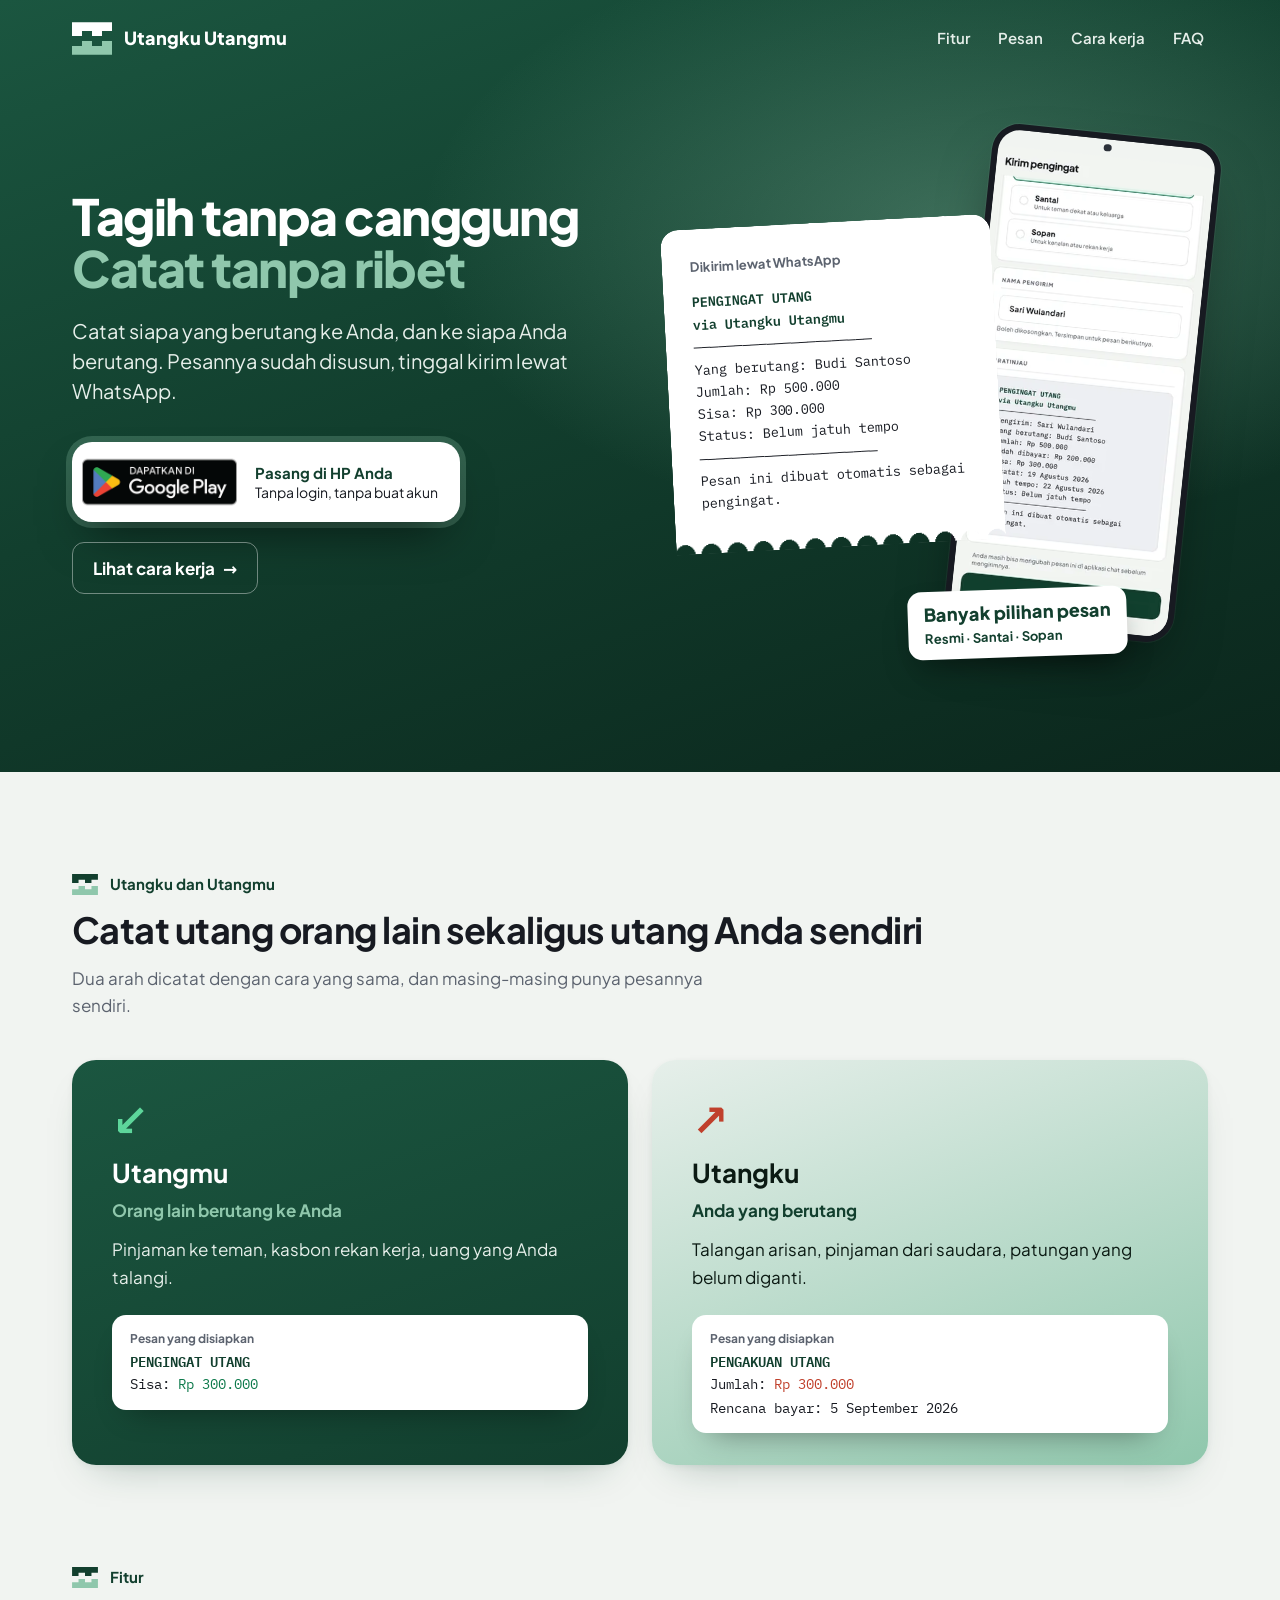
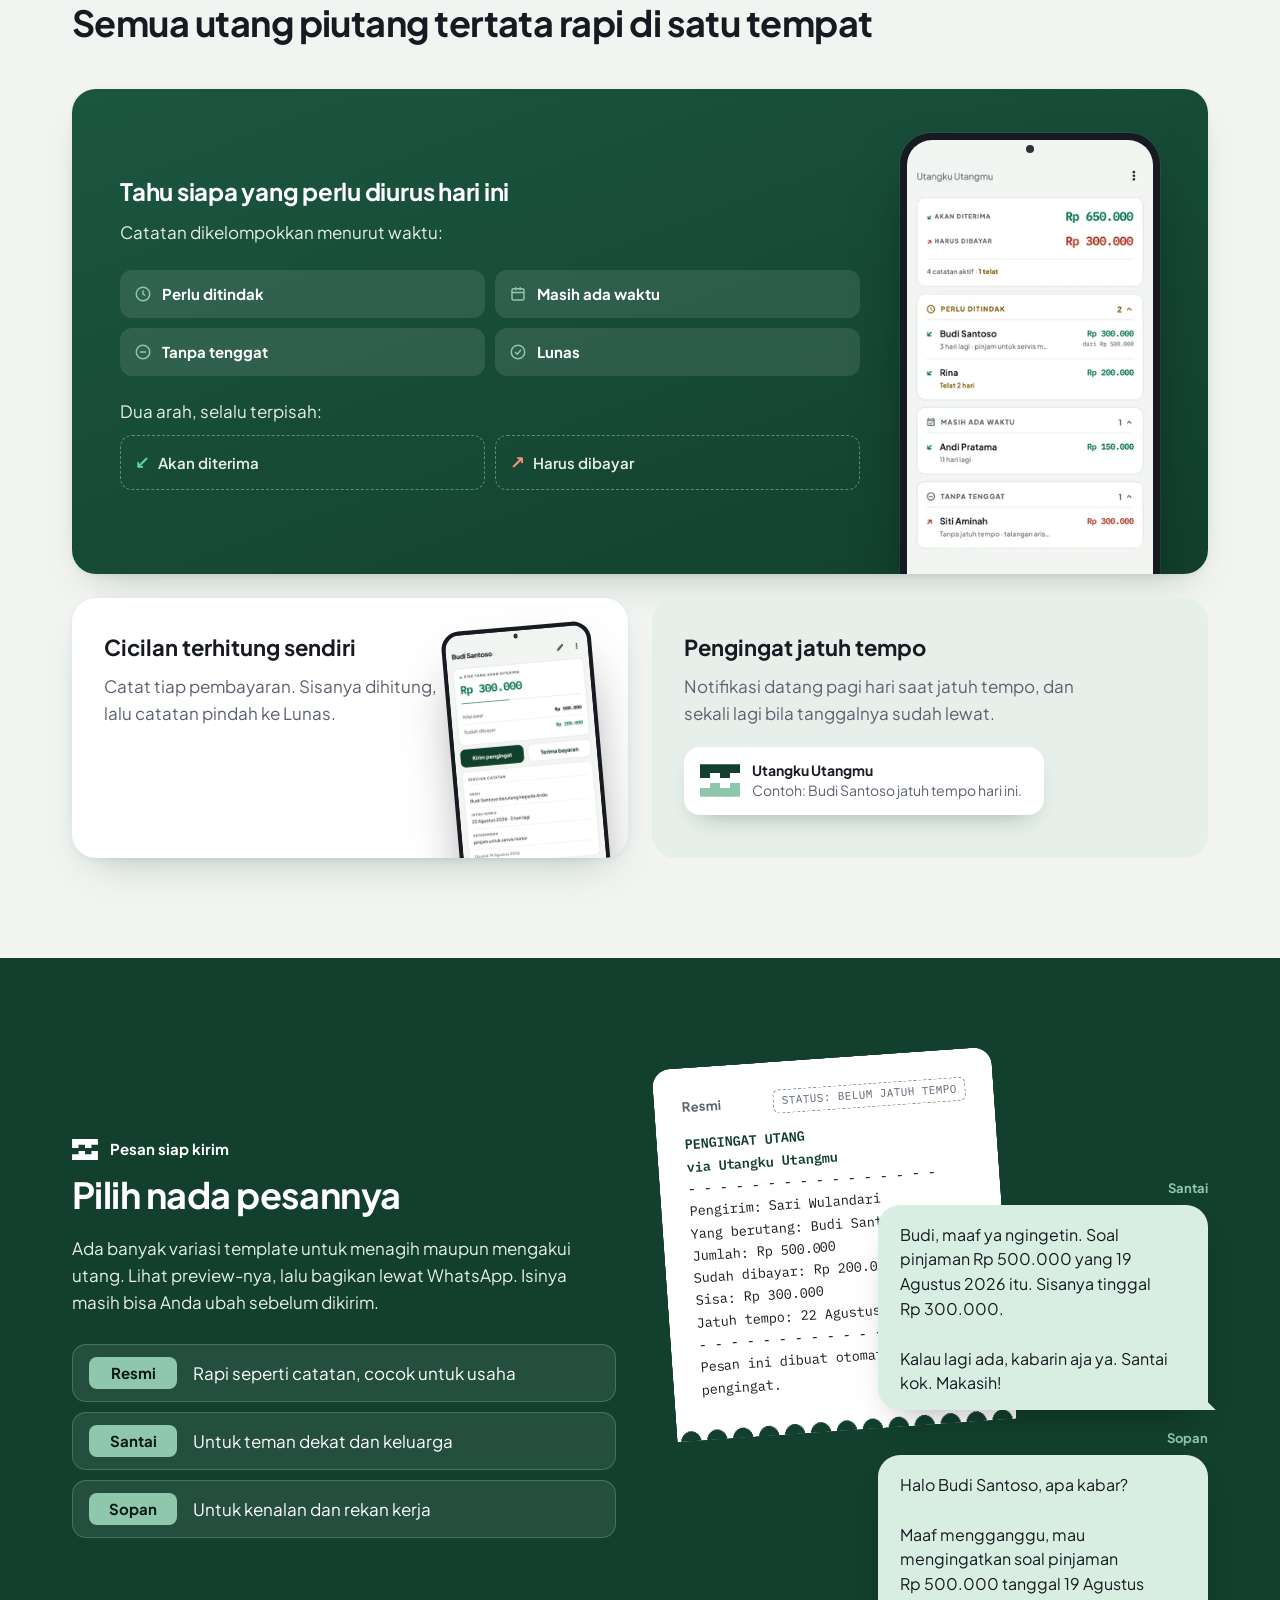
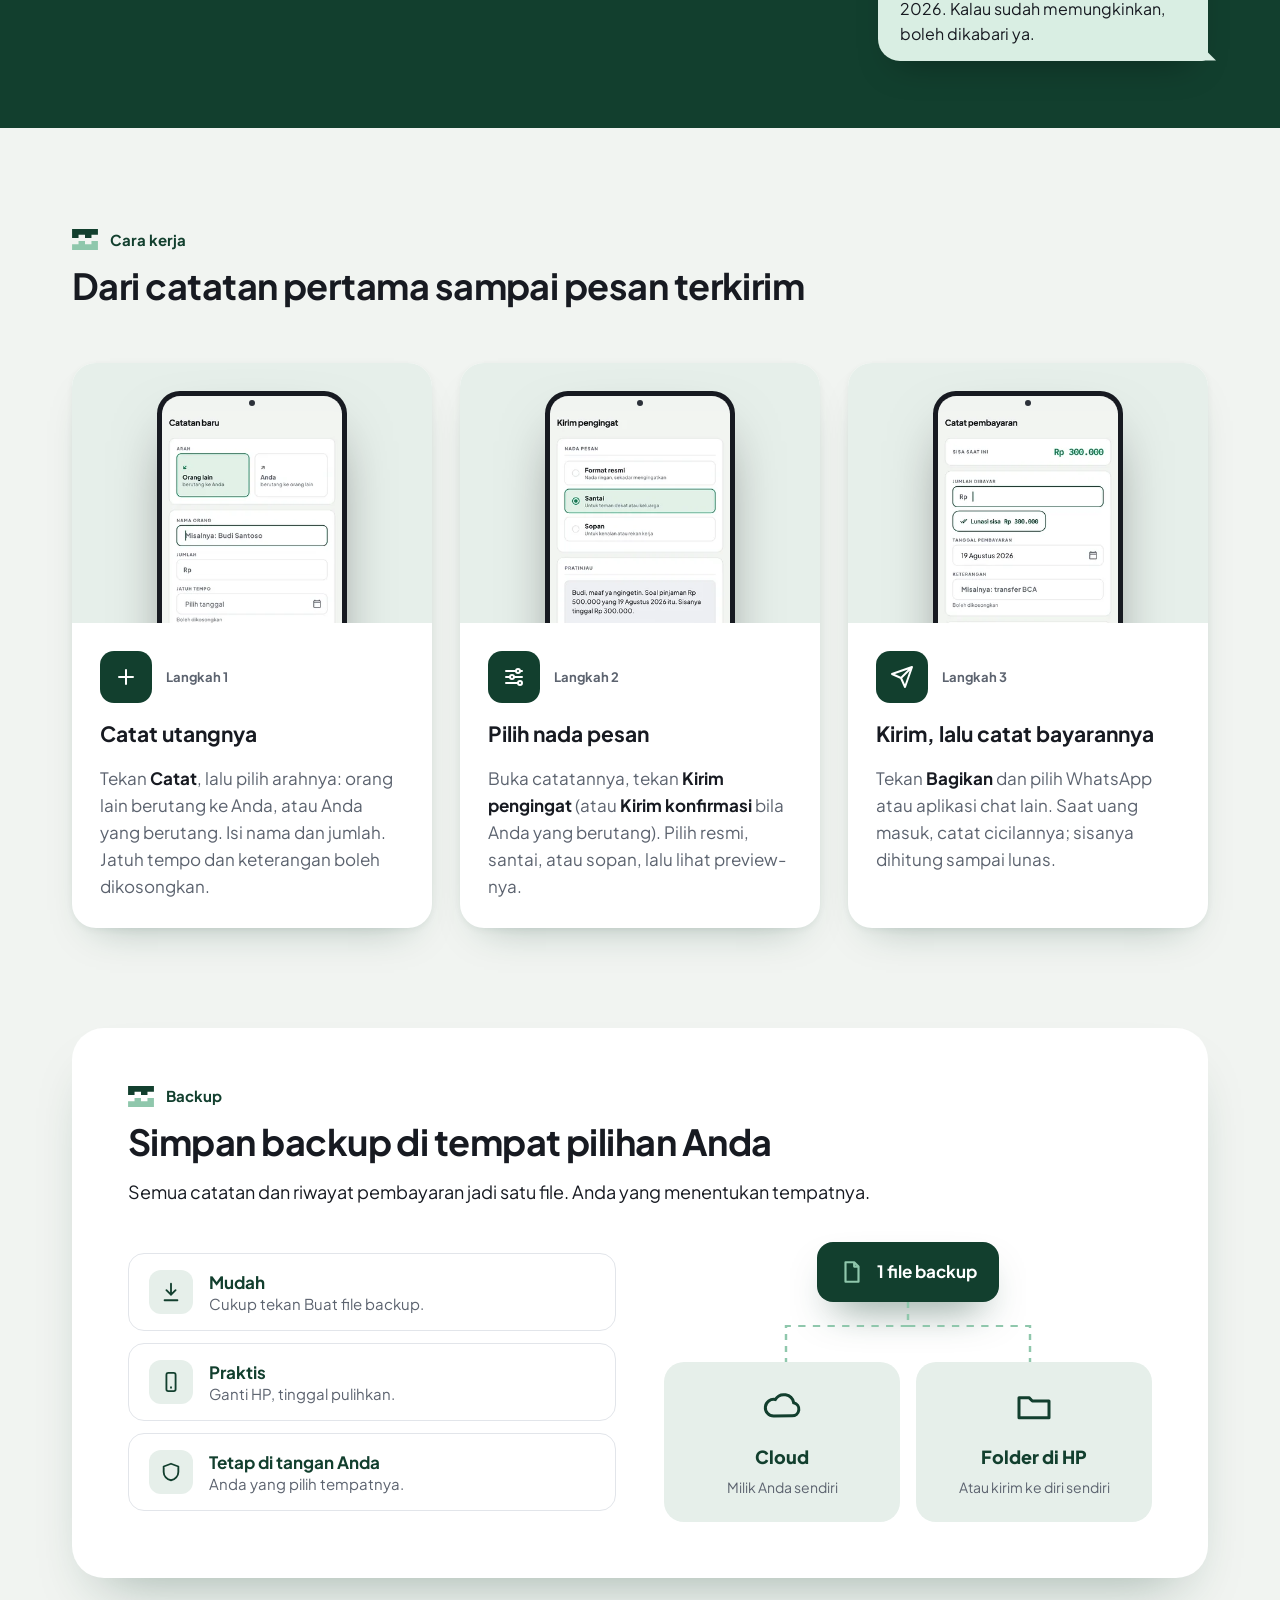
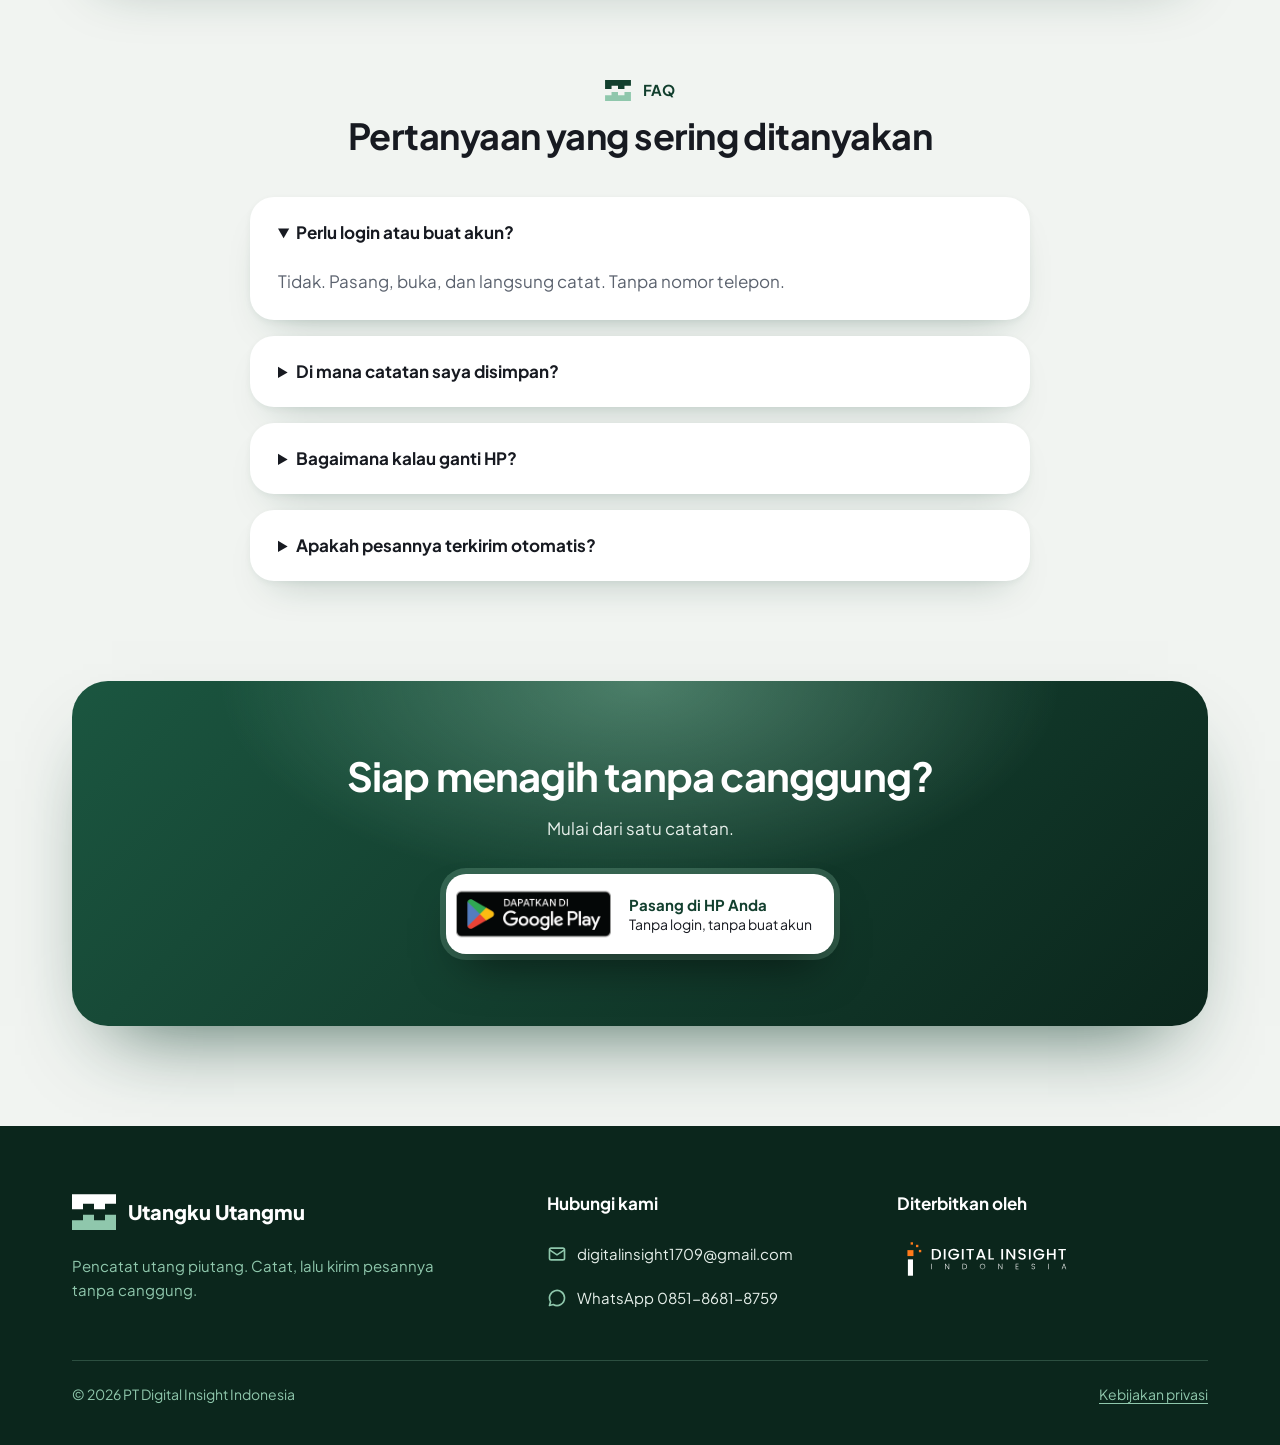
==== commit 82469526: "Situs revisi 3: desain Struk Resmi (papan 1B) index.html dan gaya.css ditulis ulang dari papan 1B. S" ====
--- a/index.html
+++ b/index.html
@@ -4,7 +4,7 @@
 <meta charset="utf-8">
 <meta name="viewport" content="width=device-width, initial-scale=1">
 <title>Utangku Utangmu: catat utang, tagih tanpa canggung</title>
-<meta name="description" content="Aplikasi Android untuk mencatat utang piutang pribadi. Pesan penagihan dan pengakuan utang sudah disiapkan, tinggal kirim lewat WhatsApp. Catatan hutang tersimpan di HP Anda sendiri.">
+<meta name="description" content="Aplikasi untuk mencatat utang piutang pribadi. Pesan penagihan dan pengakuan utang sudah disusun, tinggal kirim lewat WhatsApp. Catatan hutang tersimpan di HP Anda sendiri.">
 <link rel="canonical" href="https://utangku-utangmu.pages.dev/">
 <meta name="theme-color" content="#123F2E">
 
@@ -12,7 +12,7 @@
 <meta property="og:locale" content="id_ID">
 <meta property="og:site_name" content="Utangku Utangmu">
 <meta property="og:title" content="Utangku Utangmu: catat utang, tagih tanpa canggung">
-<meta property="og:description" content="Catat utang piutang. Pesan penagihannya sudah disiapkan, tinggal kirim.">
+<meta property="og:description" content="Catat utang piutang. Pesan penagihannya sudah disusun, tinggal kirim.">
 <meta property="og:url" content="https://utangku-utangmu.pages.dev/">
 <meta property="og:image" content="https://utangku-utangmu.pages.dev/gambar/og-1200x630.jpg">
 <meta property="og:image:width" content="1200">
@@ -26,426 +26,513 @@
 <link rel="manifest" href="site.webmanifest">
 
 <link rel="preload" href="huruf/plus-jakarta-sans-latin-400-normal.woff2" as="font" type="font/woff2" crossorigin>
+<link rel="preload" href="huruf/plus-jakarta-sans-latin-700-normal.woff2" as="font" type="font/woff2" crossorigin>
 <link rel="preload" href="huruf/plus-jakarta-sans-latin-800-normal.woff2" as="font" type="font/woff2" crossorigin>
 <link rel="preload" href="huruf/ibm-plex-mono-latin-400-normal.woff2" as="font" type="font/woff2" crossorigin>
 <link rel="stylesheet" href="gaya.css">
 <style>
-  :root {
-    --bezel: #171A21;
-    --kamera: #2C313A;
-    --babak: var(--j-16);        /* jarak tepi atas/bawah tiap babak */
-    --antar: var(--j-16);        /* jarak antarbagian di dalam satu babak */
-  }
-  @media (min-width: 900px) { :root { --babak: var(--j-24); --antar: var(--j-24); } }
-  @media (prefers-color-scheme: dark) { :root { --bezel: #2C313A; --kamera: #0E1014; } }
-
-  .sr { position: absolute; width: 1px; height: 1px; overflow: hidden; clip: rect(0 0 0 0); white-space: nowrap; }
-
-  /* Satu ukuran judul bagian di seluruh halaman, supaya babak terbaca sebagai satu cerita. */
-  .judul-bagian { font-size: clamp(1.75rem, 4.5vw, 3rem); max-width: 20ch; }
-  .pengantar { margin-top: var(--j-5); font-size: 1.1875rem; line-height: 1.55; max-width: 48ch; }
-
-  /* Pita gelap dan motif panah (Hutan Terang 13%, BRAND-GUIDELINE 5). */
-  .pita { position: relative; overflow: hidden; }
-  .pita > .bungkus, .pita > section { position: relative; }
-  .motif { position: absolute; pointer-events: none; color: var(--hutan-terang); opacity: 0.13; }
-
-  /* Bingkai HP Android: layar 9:19,5, bezel tipis rata, kamera berlubang di
-     area status yang dibiarkan kosong (tanpa jam atau baterai karangan). */
-  .hp { margin: 0; container-type: inline-size; }
-  .hp-layar { position: relative; background: var(--bezel); padding: 2.6cqw; border-radius: 12cqw; }
-  .hp-layar::before { content: ""; position: absolute; top: 4.6cqw; left: 50%; width: 3.2cqw; height: 3.2cqw; margin-left: -1.6cqw; border-radius: 50%; background: var(--kamera); }
-  .hp img { display: block; width: 100%; height: auto; padding-top: 7.5cqw; background: #F1F4F1; border-radius: 9.6cqw; }
-
-  /* Lencana resmi Google Play: tidak diubah. Hover dan tekan ditandai cincin di luarnya. */
-  .lencana-play { display: inline-block; border-radius: 12px; line-height: 0; }
-  .lencana-play img { height: 64px; width: auto; }
-  .lencana-play:hover { outline: 2px solid var(--hutan-sekunder); outline-offset: 4px; }
-  .lencana-play:active { outline: 3px solid #FFFFFF; outline-offset: 4px; }
-  .lencana-play:focus-visible { outline: 3px solid var(--hutan-terang); outline-offset: 4px; }
-  .status-uji { margin: var(--j-2) 0 0; font-size: 0.9375rem; color: var(--hutan-terang); }
-
-  /* ---- Babak 1: hero ---- */
-  .hero { padding-block: var(--j-6) var(--babak); }
-  .hero-isi { display: grid; gap: var(--j-10); margin-top: var(--j-10); align-items: center; }
-  .hero h1 { font-size: clamp(2.25rem, 7vw, 4rem); line-height: 1.05; max-width: 14ch; }
-  .hero .sub { margin-top: var(--j-5); font-size: 1.1875rem; line-height: 1.5; color: var(--hutan-terang); max-width: 30ch; }
-  .hero .aksi { margin-top: var(--j-8); }
-  .pita .motif-1 { width: 420px; height: 420px; right: -60px; top: -40px; }
-  .pita .motif-2 { width: 220px; height: 220px; left: -50px; bottom: -30px; }
-
-  .tumpuk { display: grid; width: min(100%, 380px); justify-self: center; }
-  .tumpuk .hp { grid-area: 1 / 1; width: 58%; }
-  .tumpuk .belakang { justify-self: start; transform: rotate(-5deg); }
-  .tumpuk .depan { justify-self: end; margin-top: 12%; transform: rotate(3deg); }
-  .tumpuk .depan .hp-layar { outline: 3px solid var(--hutan); }
-
-  @media (min-width: 600px) {
-    .hero-isi { grid-template-columns: minmax(0, 1fr) minmax(0, 0.9fr); column-gap: var(--j-8); }
-  }
-  @media (min-width: 900px) {
-    .hero { padding-top: var(--j-8); }
-    .hero-isi { margin-top: var(--j-16); column-gap: var(--j-16); }
-    .tumpuk { width: 420px; }
-  }
-
-  /* ---- Babak 1: masalah ---- */
-  .masalah { padding-block: var(--babak); }
-  .konteks { margin-top: var(--j-4); color: var(--redup); max-width: 60ch; }
-  .dua-arah { list-style: none; margin: var(--j-10) 0 0; padding: 0; display: grid; gap: var(--j-8); }
-  .dua-arah li { display: grid; grid-template-columns: 56px minmax(0, 1fr); gap: var(--j-4); align-items: start; }
-  .dua-arah svg { width: 56px; height: 56px; color: var(--tautan); }
-  .dua-arah p { font-size: clamp(1.25rem, 2.6vw, 1.625rem); font-weight: 700; line-height: 1.3; letter-spacing: -0.01em; margin: 0; }
-  .jawaban { margin-top: var(--j-10); padding-top: var(--j-6); border-top: 1px solid var(--garis); font-size: 1.1875rem; max-width: 48ch; }
-  @media (min-width: 820px) {
-    .dua-arah { grid-template-columns: 1fr 1fr; column-gap: var(--j-16); }
-    .dua-arah li { grid-template-columns: 80px minmax(0, 1fr); }
-    .dua-arah svg { width: 80px; height: 80px; }
-  }
-
-  /* ---- Babak 2: demo dan fitur, satu pita hijau muda tanpa potongan ---- */
-  .babak-2 { background: var(--latar-privasi); padding-block: var(--babak); }
-  .babak-2 > section + section { margin-top: var(--antar); }
-  .demo-isi { display: grid; gap: var(--j-10); margin-top: var(--j-10); align-items: start; }
-  @media (min-width: 820px) { .demo-isi { grid-template-columns: minmax(0, 0.8fr) minmax(0, 1fr); column-gap: var(--j-16); } }
-  .pilih { border: 0; margin: 0 0 var(--j-6); padding: 0; min-width: 0; }
-  .pilih legend { font-weight: 700; margin-bottom: var(--j-3); padding: 0; }
-  .pilihan { display: flex; flex-wrap: wrap; gap: var(--j-2); }
-  .pilih input { position: absolute; opacity: 0; width: 1px; height: 1px; margin: 0; }
-  .pilih label {
-    display: inline-flex; align-items: center; gap: var(--j-2); min-height: 48px; padding: 0 var(--j-4);
-    border: 1.6px solid #DCDFE5; border-radius: var(--r-kolom);
-    background: var(--permukaan); color: var(--tinta); font-weight: 600; cursor: pointer;
-    transition: background-color 150ms ease, border-color 150ms ease;
-  }
-  .pilih label:hover { border-color: var(--tautan); }
-  .pilih label:active { background: var(--hutan-halus); }
-  .pilih input:checked + label { background: var(--hutan); border-color: var(--hutan); color: #FFFFFF; }
-  .pilih input:focus-visible + label { outline: 3px solid var(--cincin); outline-offset: 2px; }
-  @media (prefers-color-scheme: dark) {
-    .pilih label { border-color: var(--garis); }
-    .pilih input:checked + label { background: var(--hutan-terang); border-color: var(--hutan-terang); color: var(--di-atas-hutan-terang); }
-  }
-  .alur { margin-top: var(--j-6); color: var(--redup); max-width: 34ch; }
-
-  .pratinjau { margin: 0; background: var(--permukaan); border: 1px solid var(--garis); border-radius: var(--r-kotak); padding: var(--j-6); min-height: 22rem; }
-  .pratinjau .label-pratinjau { font-size: 0.9375rem; color: var(--redup); margin-bottom: var(--j-4); }
-  .pesan pre, .pesan .manusia { margin: 0; white-space: pre-wrap; overflow-wrap: anywhere; line-height: 1.6; color: var(--tinta); }
-  .pesan pre { font-family: var(--huruf-mono); font-size: 0.9375rem; }
-  .pesan pre b { font-weight: 600; color: var(--judul-pesan); }
-  .pesan .manusia { font-size: 1.0625rem; }
-  .pesan .untuk { margin-top: var(--j-4); padding-top: var(--j-3); border-top: 1px solid var(--garis); font-size: 0.9375rem; color: var(--redup); }
-  .catatan-demo { margin-top: var(--j-3); font-size: 0.9375rem; color: var(--redup); }
-  @media (max-width: 400px) { .pesan pre { font-size: 0.8125rem; } .pratinjau { padding: var(--j-5) var(--j-4); } }
-
-  /* Tanpa JavaScript: pesan berganti lewat :has(). Browser lama melihat pesan pertama. */
-  @supports selector(:has(*)) {
-    .demo [data-pesan] { display: none; }
-    .demo:has(#arah-tagih:checked):has(#nada-resmi:checked) [data-pesan="tagih-resmi"],
-    .demo:has(#arah-tagih:checked):has(#nada-santai:checked) [data-pesan="tagih-santai"],
-    .demo:has(#arah-tagih:checked):has(#nada-sopan:checked) [data-pesan="tagih-sopan"],
-    .demo:has(#arah-akui:checked):has(#nada-resmi:checked) [data-pesan="akui-resmi"],
-    .demo:has(#arah-akui:checked):has(#nada-santai:checked) [data-pesan="akui-santai"],
-    .demo:has(#arah-akui:checked):has(#nada-sopan:checked) [data-pesan="akui-sopan"] { display: block; }
-  }
-  @supports not selector(:has(*)) {
-    .demo [data-pesan]:not([data-pesan="tagih-resmi"]) { display: none; }
-    .demo .pilih { display: none; }
-  }
-
-  .deret { list-style: none; margin: var(--j-10) 0 0; padding: 0; display: grid; gap: var(--j-8); }
-  .deret li { display: grid; grid-template-columns: 112px minmax(0, 1fr); gap: var(--j-5); align-items: center; }
-  .deret h3 { margin-bottom: var(--j-2); }
-  .deret p { margin: 0; color: var(--redup); }
-  @media (min-width: 600px) {
-    .deret { grid-template-columns: repeat(3, minmax(0, 1fr)); column-gap: var(--j-6); }
-    .deret li { grid-template-columns: 1fr; align-items: start; justify-items: start; }
-    .deret .hp { width: min(100%, 220px); }
-  }
-  @media (min-width: 900px) { .deret { column-gap: var(--j-10); } }
-
-  /* ---- Babak 3: privasi dan ajakan, satu pita gelap tanpa potongan ---- */
-  .babak-3 { padding-block: var(--babak); }
-  .privasi-isi { display: grid; gap: var(--j-10); }
-  @media (min-width: 820px) { .privasi-isi { grid-template-columns: minmax(0, 0.9fr) minmax(0, 1fr); column-gap: var(--j-16); align-items: start; } }
-  .babak-3 .pengantar { color: var(--hutan-terang); max-width: 34ch; }
-  .buku { margin: 0; }
-  .buku div { display: grid; gap: var(--j-2); padding: var(--j-4) 0; border-top: 1px solid var(--hutan-sekunder); }
-  .buku div:last-child { border-bottom: 1px solid var(--hutan-sekunder); }
-  .buku dt { font-weight: 700; color: var(--hutan-terang); }
-  .buku dd { margin: 0; }
-  @media (min-width: 600px) { .buku div { grid-template-columns: 10rem minmax(0, 1fr); column-gap: var(--j-6); } }
-  .babak-3 .tautan-blok { margin-top: var(--j-5); }
-  .penutup { margin-top: var(--antar); padding-top: var(--antar); border-top: 1px solid var(--hutan-sekunder); }
-  .penutup .pengantar { margin-bottom: var(--j-8); }
-  .pita .motif-3 { width: 340px; height: 340px; right: -80px; bottom: -80px; }
-
-  .kaki .legal { flex-basis: 100%; font-size: 0.8125rem; }
+/* Landing page revisi 3, diturunkan dari papan 1B (DESIGN.md). */
+:root {
+  --bayang-kartu: 0 20px 40px -24px rgba(18,63,46,.35), 0 2px 6px rgba(18,63,46,.06);
+  --gradien-gelap: linear-gradient(160deg, var(--hutan-tengah), var(--hutan));
+  --tepi: 32px;
+  --jeda: 100px;
+}
+.wrap { max-width: 1200px; margin: 0 auto; padding: 0 var(--tepi); }
+.mono { font-family: var(--huruf-mono); }
+h1, h2, h3 { margin: 0; text-wrap: balance; }
+
+/* Label bagian: mark + teks. Latar terang memakai mark dua warna,
+   latar gelap memakai versi putih (panduan v1.3 hlm. 04). */
+.label { display: flex; align-items: center; gap: 12px; margin: 0; font-size: 15px; font-weight: 700; color: var(--hutan); }
+.label svg { width: 26px; height: 21px; flex: none; }
+.judul { margin: 12px 0 0; font-size: clamp(26px, 3vw, 36px); line-height: 1.2; letter-spacing: -0.015em; font-weight: 700; }
+.pengantar { margin: 14px 0 0; color: var(--redup); max-width: 56ch; }
+
+.kartu { background: var(--permukaan); border-radius: 24px; padding: 32px; box-shadow: var(--bayang-kartu); position: relative; overflow: hidden; }
+
+/* Bingkai HP Android generik. Ukuran dalam cqw supaya ikut lebar figur. */
+.hp { container-type: inline-size; margin: 0; }
+.hp-l { position: relative; background: var(--tinta); padding: 2.6cqw; border-radius: 12cqw; box-shadow: 0 30px 60px -20px rgba(0,0,0,.55), 0 0 0 1px rgba(255,255,255,.06); }
+.hp-l::before { content: ""; position: absolute; top: 4.6cqw; left: 50%; width: 3.2cqw; height: 3.2cqw; margin-left: -1.6cqw; border-radius: 50%; background: #2C313A; }
+.hp img { width: 100%; box-sizing: content-box; padding-top: 7.5cqw; background: var(--kertas); border-radius: 9.6cqw; }
+
+/* Struk: kertas putih, tepi bawah bergerigi. */
+.struk { background: var(--permukaan); color: var(--tinta); border-radius: 18px 18px 0 0; padding: 28px 28px 40px; box-shadow: 0 40px 80px -30px rgba(0,0,0,.6);
+  -webkit-mask: radial-gradient(10px at 50% 100%, #0000 98%, #000) 50% / 26px 100%; mask: radial-gradient(10px at 50% 100%, #0000 98%, #000) 50% / 26px 100%; }
+.struk pre { margin: 0; white-space: pre-wrap; font-size: 13.5px; line-height: 1.65; }
+.struk pre b { font-weight: 600; color: var(--hutan); }
+.struk-kop { margin: 0 0 12px; font-size: 13px; font-weight: 700; color: var(--redup); }
+
+/* Baki lencana: lencana resmi di atas baki putih supaya menonjol dari latar hijau gelap.
+   Lencananya sendiri tidak diubah (pedoman Google Play). */
+.baki { display: inline-flex; flex-wrap: wrap; align-items: center; gap: 12px 18px; background: var(--permukaan); border-radius: 20px; padding: 10px 22px 10px 10px; text-decoration: none;
+  box-shadow: 0 24px 48px -18px rgba(0,0,0,.6), 0 0 0 6px rgba(143,199,172,.25); transition: box-shadow 150ms ease, transform 150ms ease; }
+.baki:hover { transform: translateY(-2px); box-shadow: 0 30px 56px -18px rgba(0,0,0,.65), 0 0 0 6px rgba(143,199,172,.4); }
+.baki:focus-visible { outline: 3px solid var(--hutan-terang); outline-offset: 8px; border-radius: 20px; }
+.baki img { height: 60px; width: auto; }
+.baki p { margin: 0; font-size: 14px; line-height: 1.35; color: var(--tinta); text-align: left; }
+.baki b { display: block; font-size: 15px; color: var(--hutan); }
+
+/* Bagian gelap: cincin fokus dan tautan Hutan Terang. */
+.gelap { color: #FFFFFF; --cincin: var(--hutan-terang); --tautan: var(--hutan-terang); }
+
+/* ---------- Hero ---------- */
+.hero { background: radial-gradient(900px 500px at 75% 30%, rgba(143,199,172,.35), transparent 60%), linear-gradient(160deg, var(--hutan-tengah) 0%, var(--hutan) 45%, var(--hutan-gelap) 100%); overflow: hidden; }
+.kepala { display: flex; align-items: center; justify-content: space-between; gap: 24px; padding-top: 16px; padding-bottom: 16px; }
+.merek { display: inline-flex; align-items: center; gap: 12px; min-height: 44px; font-weight: 800; font-size: 18px; color: #FFFFFF; text-decoration: none; }
+.merek svg { flex: none; }
+.menu { display: flex; gap: 8px 20px; font-size: 15px; font-weight: 600; }
+.menu a { display: inline-flex; align-items: center; min-height: 44px; padding: 0 4px; color: var(--hutan-halus); text-decoration: none; }
+.menu a:hover { text-decoration: underline; text-decoration-thickness: 2px; text-underline-offset: 6px; }
+.hero-g { display: grid; grid-template-columns: minmax(0,1fr) minmax(0,1fr); gap: 56px; align-items: center; padding-top: 56px; padding-bottom: 120px; }
+.hero h1 { font-size: clamp(34px, 3.9vw, 50px); line-height: 1.05; letter-spacing: -0.03em; font-weight: 800; }
+.hero h1 span { color: var(--hutan-terang); }
+.hero-sub { margin: 22px 0 0; font-size: 20px; line-height: 1.5; color: var(--hutan-halus); max-width: 34ch; }
+.hero-aksi { margin-top: 36px; display: flex; flex-wrap: wrap; align-items: center; gap: 20px; }
+.tombol-garis { display: inline-flex; align-items: center; gap: 8px; min-height: 52px; padding: 0 20px; border-radius: 12px; border: 1.5px solid rgba(255,255,255,.4); color: #FFFFFF; text-decoration: none; font-weight: 700; transition: border-color 150ms ease, background-color 150ms ease; }
+.tombol-garis:hover { border-color: #FFFFFF; background: rgba(255,255,255,.06); }
+.hero-visual { position: relative; min-height: 520px; }
+.hero-visual .hp { position: absolute; width: 230px; right: 10px; top: 0; transform: rotate(6deg); }
+.hero-visual .struk { position: absolute; left: 0; top: 90px; width: 330px; transform: rotate(-3deg); }
+.stiker { position: absolute; left: 240px; top: 440px; transform: rotate(-2deg); background: var(--permukaan); color: var(--hutan); border-radius: 14px; padding: 12px 16px; box-shadow: 0 16px 32px -12px rgba(0,0,0,.5); line-height: 1.25; }
+.stiker b { display: block; font-size: 18px; font-weight: 800; }
+.stiker span { font-size: 13px; font-weight: 700; }
+
+/* ---------- Dua arah ---------- */
+.bagian { padding-top: var(--jeda); padding-bottom: var(--jeda); }
+.dua { display: grid; grid-template-columns: repeat(2, minmax(0,1fr)); gap: 24px; margin-top: 40px; }
+.arah-kartu { padding: 36px 40px 32px; }
+.arah-kartu h3 { font-size: 26px; font-weight: 700; }
+.arah-ikon { margin: 0 0 12px; font-size: 44px; line-height: 1; font-weight: 800; }
+.arah-sub { margin: 4px 0 0; font-weight: 700; }
+.arah-isi { margin: 12px 0 0; }
+.kartu-utangmu { background: var(--gradien-gelap); color: #FFFFFF; }
+.kartu-utangmu .arah-sub { color: var(--hutan-terang); }
+.kartu-utangmu .arah-isi { color: var(--hutan-halus); }
+/* Kiri atas paling terang supaya panah Bata terbaca (DESIGN.md 3.3). */
+.kartu-utangku { background: linear-gradient(160deg, var(--hutan-halus), var(--hutan-terang)); color: var(--di-atas-hutan-terang); }
+.kartu-utangku .arah-sub { color: var(--hutan); }
+.mini-pesan { margin-top: 24px; background: var(--permukaan); color: var(--tinta); border-radius: 14px; padding: 14px 18px; display: grid; gap: 2px; box-shadow: 0 16px 32px -18px rgba(0,0,0,.45); }
+.mini-pesan > span { font-size: 12px; font-weight: 700; color: var(--redup); }
+.mini-pesan b { font-weight: 600; color: var(--hutan); font-size: 14px; }
+.mini-pesan em { font-style: normal; font-size: 13.5px; }
+
+/* Warna arah hanya pada data: panah dan nominal (DESIGN.md 3.2). */
+.terima { color: var(--lumut); }
+.bayar { color: var(--bata); }
+.kartu-utangmu .arah-ikon { color: var(--lumut-terang); }
+.kartu-utangku .arah-ikon { color: var(--bata); }
+
+/* ---------- Fitur ---------- */
+.fitur { display: grid; grid-template-columns: repeat(2, minmax(0,1fr)); gap: 24px; margin-top: 44px; }
+.fitur-besar { grid-column: 1 / -1; display: grid; grid-template-columns: minmax(0,1fr) 260px; gap: 40px; align-items: center; padding: 44px 48px; background: var(--gradien-gelap); color: #FFFFFF; }
+.fitur-besar h3 { font-size: 24px; font-weight: 700; letter-spacing: -0.01em; }
+.fitur-besar p { margin: 8px 0 0; color: var(--hutan-halus); }
+.fitur-besar .hp { width: 260px; justify-self: center; margin-bottom: -170px; }
+.grup, .arah { display: grid; grid-template-columns: repeat(2, minmax(0,1fr)); gap: 10px; margin: 24px 0 0; padding: 0; list-style: none; }
+.arah { margin-top: 10px; }
+.grup li { display: flex; align-items: center; gap: 10px; background: rgba(255,255,255,.1); border-radius: 12px; padding: 12px 14px; font-weight: 700; font-size: 15px; white-space: nowrap; }
+.grup svg { flex: none; }
+.arah li { display: flex; align-items: center; gap: 8px; border: 1px dashed rgba(143,199,172,.55); border-radius: 12px; padding: 12px 14px; font-size: 15px; font-weight: 600; white-space: nowrap; color: var(--hutan-halus); }
+.arah li b { font-size: 18px; }
+.arah .terima { color: var(--lumut-terang); }
+.arah .bayar { color: var(--bata-terang); }
+.fitur-besar .catat-arah { margin-top: 22px; }
+.kartu-cicilan { padding-right: 190px; min-height: 260px; }
+.kartu-cicilan .hp { position: absolute; width: 150px; right: 24px; top: 28px; transform: rotate(-5deg); }
+.kartu h3.kecil { font-size: 22px; font-weight: 700; }
+.kartu .teks { margin: 8px 0 0; color: var(--redup); }
+.kartu-pengingat { min-height: 260px; background: var(--hutan-halus); box-shadow: none; }
+.notif { margin-top: 20px; background: var(--permukaan); border-radius: 16px; padding: 14px 16px; display: flex; gap: 12px; align-items: center; box-shadow: 0 12px 24px -16px rgba(18,63,46,.5); max-width: 360px; }
+.notif svg { flex: none; }
+.notif p { margin: 0; font-size: 14px; line-height: 1.4; }
+.notif span { color: var(--redup); }
+
+/* ---------- Pesan ---------- */
+.pesan { background: var(--hutan); overflow: hidden; }
+.pesan-g { display: grid; grid-template-columns: minmax(0,1fr) minmax(0,1fr); gap: 48px; align-items: center; padding-top: var(--jeda); padding-bottom: 110px; }
+.pesan .label { color: #FFFFFF; }
+.pesan-pengantar { margin: 18px 0 0; color: var(--hutan-halus); max-width: 42ch; }
+.nada { display: grid; gap: 10px; margin: 28px 0 0; padding: 0; list-style: none; }
+.nada li { display: grid; grid-template-columns: 88px minmax(0,1fr); align-items: center; gap: 16px; background: rgba(255,255,255,.08); border: 1px solid rgba(143,199,172,.3); border-radius: 14px; padding: 12px 16px; }
+.nada b { display: flex; justify-content: center; background: var(--hutan-terang); color: var(--di-atas-hutan-terang); border-radius: 8px; padding: 4px 0; font-size: 15px; }
+.nada span { white-space: nowrap; }
+.pesan-visual { position: relative; min-height: 560px; }
+.pesan-visual .struk { position: absolute; left: 0; top: 0; width: 340px; transform: rotate(-4deg); }
+.struk-atas { display: flex; justify-content: space-between; align-items: center; gap: 12px; margin-bottom: 12px; }
+.struk-atas > span:first-child { font-size: 13px; font-weight: 700; color: var(--redup); }
+.cap { font-size: 11px; color: var(--redup); border: 1px dashed var(--hutan-sekunder); border-radius: 6px; padding: 2px 8px; }
+.gelembung { position: absolute; right: 0; top: 120px; width: 330px; display: grid; gap: 18px; }
+.gelembung .nama { margin: 0 0 6px; font-size: 13px; font-weight: 700; color: var(--hutan-terang); text-align: right; }
+.gel { position: relative; margin: 0; background: var(--hijau-gelembung); color: var(--tinta); border-radius: 22px 22px 6px 22px; padding: 18px 22px 14px; box-shadow: 0 18px 36px -18px rgba(0,0,0,.35); font-size: 16px; line-height: 1.55; white-space: pre-line; }
+.gel::after { content: ""; position: absolute; right: -8px; bottom: 0; width: 16px; height: 16px; background: var(--hijau-gelembung); clip-path: polygon(0 0, 0 100%, 100% 100%); }
+
+/* ---------- Cara kerja ---------- */
+.langkah { display: grid; grid-template-columns: repeat(3, minmax(0,1fr)); gap: 28px; margin: 56px 0 0; padding: 0; list-style: none; }
+.langkah > li { padding: 0; }
+.langkah-layar { height: 260px; background: var(--hutan-halus); display: flex; justify-content: center; padding-top: 28px; overflow: hidden; }
+.langkah-layar .hp { width: 190px; }
+.langkah-isi { padding: 28px; }
+.langkah-kepala { display: flex; gap: 14px; align-items: center; }
+.ikon { width: 52px; height: 52px; border-radius: 14px; background: var(--hutan); display: grid; place-items: center; flex: none; }
+.langkah-no { margin: 0; font-size: 13px; font-weight: 700; color: var(--redup); }
+/* Judul langkah di bawah ikon, bukan di sampingnya, supaya muat satu baris di kartu sepertiga lebar. */
+.langkah h3 { margin-top: 14px; font-size: 21px; font-weight: 700; }
+.langkah-isi > p { margin: 14px 0 0; color: var(--redup); }
+.langkah-isi > p b { color: var(--tinta); }
+
+/* ---------- Backup ---------- */
+.luar { padding: 0 var(--tepi) var(--jeda); }
+.kotak-backup { max-width: 1136px; margin: 0 auto; background: var(--permukaan); border-radius: 32px; padding: 56px; box-shadow: 0 30px 60px -30px rgba(18,63,46,.4); }
+.kotak-backup .pengantar { font-size: 18px; color: var(--tinta); max-width: 64ch; }
+.backup-g { display: grid; grid-template-columns: minmax(0,1fr) minmax(0,1fr); gap: 48px; align-items: center; margin-top: 36px; }
+.manfaat { display: grid; gap: 12px; margin: 0; padding: 0; list-style: none; }
+.manfaat li { display: grid; grid-template-columns: 44px minmax(0,1fr); gap: 16px; align-items: center; border: 1px solid var(--garis); border-radius: 16px; padding: 16px 20px; }
+.manfaat .ik { width: 44px; height: 44px; border-radius: 12px; background: var(--hutan-halus); display: grid; place-items: center; }
+.manfaat p { margin: 0; }
+.manfaat b { display: block; color: var(--hutan); font-size: 17px; line-height: 1.3; }
+.manfaat em { display: block; font-style: normal; color: var(--redup); font-size: 15px; line-height: 1.4; white-space: nowrap; }
+.file { display: flex; justify-content: center; }
+.file > div { display: flex; align-items: center; gap: 12px; background: var(--hutan); color: #FFFFFF; border-radius: 16px; padding: 16px 22px; box-shadow: 0 20px 40px -18px rgba(18,63,46,.7); font-weight: 700; }
+.cabang { display: block; width: 100%; height: 60px; }
+.tujuan { display: grid; grid-template-columns: 1fr 1fr; gap: 16px; }
+.tujuan > div { background: var(--hutan-halus); border-radius: 20px; padding: 24px; text-align: center; }
+.tujuan svg { margin: 0 auto; }
+.tujuan b { display: block; margin-top: 10px; font-weight: 800; font-size: 18px; color: var(--hutan); }
+.tujuan span { display: block; margin-top: 4px; font-size: 14px; color: var(--redup); }
+
+/* ---------- FAQ ---------- */
+.faq { padding-bottom: var(--jeda); }
+.faq .label { justify-content: center; }
+.faq .judul { text-align: center; }
+.faq-daftar { max-width: 780px; margin: 40px auto 0; display: grid; gap: 16px; }
+.faq details { padding: 0; }
+.faq summary { padding: 22px 28px; min-height: 44px; font-weight: 700; }
+.faq summary:focus-visible { outline-offset: -3px; border-radius: 24px; }
+.faq details p { margin: 0; padding: 0 28px 24px; color: var(--redup); }
+
+/* ---------- Ajakan ---------- */
+.kotak-ajakan { max-width: 1136px; margin: 0 auto; border-radius: 36px; padding: 72px 48px; text-align: center; background: radial-gradient(600px 300px at 50% 0%, rgba(143,199,172,.45), transparent 70%), linear-gradient(135deg, var(--hutan-tengah), var(--hutan-gelap)); box-shadow: 0 40px 80px -40px rgba(18,63,46,.8); }
+.kotak-ajakan h2 { font-size: clamp(28px, 3.4vw, 40px); line-height: 1.15; letter-spacing: -0.02em; font-weight: 700; }
+.kotak-ajakan > p { margin: 16px 0 32px; color: var(--hutan-halus); }
+
+/* ---------- Kaki ---------- */
+.kaki { background: var(--hutan-gelap); color: var(--hutan-halus); }
+.kaki-g { display: grid; grid-template-columns: minmax(0,1.4fr) minmax(0,1fr) minmax(0,1fr); gap: 40px; padding-top: 64px; padding-bottom: 40px; }
+.kaki .merek { font-size: 20px; }
+.kaki-moto { margin: 16px 0 0; font-size: 15px; color: var(--hutan-terang); max-width: 34ch; }
+.kaki-judul { margin: 0 0 14px; font-weight: 700; color: #FFFFFF; }
+.kontak { display: flex; align-items: center; gap: 10px; min-height: 44px; color: var(--hutan-halus); text-decoration: none; font-size: 15px; overflow-wrap: anywhere; }
+.kontak svg { flex: none; }
+.kontak:hover { text-decoration: underline; }
+.logo-dii { width: 180px; height: auto; }
+.kaki-bawah { border-top: 1px solid rgba(143,199,172,.25); padding-top: 12px; padding-bottom: 28px; display: flex; flex-wrap: wrap; justify-content: space-between; align-items: center; gap: 4px 12px; font-size: 14px; color: var(--hutan-terang); }
+.kaki-bawah a { display: inline-flex; align-items: center; min-height: 44px; color: var(--hutan-terang); }
+
+/* ---------- Layar sedang dan kecil (DESIGN.md 7.2) ---------- */
+@media (max-width: 900px) {
+  :root { --tepi: 20px; --jeda: 64px; }
+  .hero { background: radial-gradient(600px 420px at 50% 88%, rgba(143,199,172,.35), transparent 60%), linear-gradient(160deg, var(--hutan-tengah) 0%, var(--hutan) 45%, var(--hutan-gelap) 100%); }
+  .hero-g, .dua, .fitur, .fitur-besar, .pesan-g, .langkah, .backup-g, .kaki-g { grid-template-columns: minmax(0,1fr); }
+  .hero-g { gap: 40px; padding-top: 32px; padding-bottom: 72px; }
+  /* Tiap baris H1 muat satu baris sampai lebar 340px. */
+  .hero h1 { font-size: clamp(28px, 8.2vw, 48px); }
+  .hero-visual { width: 100%; max-width: 440px; min-height: 0; height: 500px; margin: 0 auto; }
+  .hero-visual .hp { width: 200px; right: 10px; }
+  .hero-visual .struk { width: min(310px, 80%); top: 110px; }
+  .stiker { left: auto; right: 12px; top: 432px; }
+  .fitur-besar { padding: 32px 28px 0; gap: 32px; }
+  .fitur-besar .hp { width: 230px; margin-bottom: -150px; }
+  .pesan-g { gap: 40px; padding-bottom: var(--jeda); }
+  .pesan-visual { min-height: 0; display: grid; gap: 28px; }
+  .pesan-visual .struk { position: relative; width: min(340px, 100%); transform: rotate(-2deg); }
+  .gelembung { position: relative; top: auto; right: auto; width: min(340px, 100% - 12px); justify-self: end; }
+  .langkah { margin-top: 40px; gap: 20px; }
+  .kotak-backup { padding: 36px 28px; border-radius: 28px; }
+  .backup-g { gap: 32px; }
+  .kotak-ajakan { padding: 56px 24px; border-radius: 28px; }
+  .kaki-g { gap: 28px; padding-top: 48px; }
+}
+@media (max-width: 700px) {
+  .menu { display: none; }
+}
+@media (max-width: 600px) {
+  .kartu { padding: 28px 24px; }
+  .arah-kartu { padding: 28px 24px 24px; }
+  .fitur-besar { padding: 28px 24px 0; }
+  .kartu-cicilan { padding: 28px 24px 0; min-height: 0; }
+  .kartu-cicilan .hp { position: relative; right: auto; top: auto; width: 170px; margin: 24px auto -120px; transform: rotate(-3deg); }
+}
+@media (max-width: 480px) {
+  .hero-sub { font-size: 18px; }
+  .hero-visual { height: 470px; }
+  .hero-visual .hp { width: 170px; }
+  .hero-visual .struk { width: 88%; top: 100px; padding: 22px 20px 34px; }
+  .struk pre { font-size: 12.5px; }
+  .stiker { display: none; }
+  .baki { padding: 10px 16px 12px 10px; }
+  .nada li { grid-template-columns: minmax(0,1fr); gap: 8px; }
+  .nada b { justify-self: start; padding: 4px 12px; }
+  .grup, .arah { grid-template-columns: minmax(0,1fr); }
+  .nada span, .grup li, .arah li, .manfaat em { white-space: normal; }
+  .manfaat li { padding: 14px 16px; }
+  .kotak-backup { padding: 32px 20px; }
+  .tujuan { gap: 10px; }
+  .tujuan > div { padding: 20px 8px; }
+  .tujuan b { font-size: 16px; white-space: nowrap; }
+  .langkah h3 { font-size: 19px; }
+  .faq summary { padding: 20px 22px; }
+  .faq details p { padding: 0 22px 22px; }
+}
 </style>
 </head>
 <body>
 
-<svg width="0" height="0" style="position:absolute" aria-hidden="true" focusable="false">
-  <symbol id="panah-ke-atas" viewBox="0 0 24 24">
-    <path d="M5 19 L18 6 M8 5 H19 V16" fill="none" stroke="currentColor" stroke-width="2.6" stroke-linecap="square" stroke-linejoin="miter"/>
-  </symbol>
-  <symbol id="panah-ke-bawah" viewBox="0 0 24 24">
-    <path d="M19 5 L6 18 M16 19 H5 V8" fill="none" stroke="currentColor" stroke-width="2.6" stroke-linecap="square" stroke-linejoin="miter"/>
-  </symbol>
-</svg>
-
-<header class="pita">
-  <svg class="motif motif-1" aria-hidden="true" focusable="false"><use href="#panah-ke-atas"/></svg>
-  <svg class="motif motif-2" aria-hidden="true" focusable="false"><use href="#panah-ke-bawah"/></svg>
-  <div class="bungkus hero">
-    <a class="merek" href="./" aria-label="Utangku Utangmu, beranda">
-      <!-- Mark versi satu warna terang untuk latar gelap (panduan v1.3 hlm. 04). -->
-      <svg width="44" height="36" viewBox="18 24 64 52" aria-hidden="true" focusable="false">
-        <path fill="#FFFFFF" d="M18 24 H82 V38 H66 V46 H50 V38 H34 V46 H18 Z"/>
-        <path fill="#FFFFFF" d="M18 62 H34 V54 H50 V62 H66 V54 H82 V76 H18 Z"/>
-      </svg>
+<header class="hero gelap">
+  <div class="wrap kepala">
+    <a class="merek" href="./" aria-label="Utangku Utangmu, ke awal halaman">
+      <svg width="40" height="33" viewBox="18 24 64 52" aria-hidden="true"><path fill="#FFFFFF" d="M18 24 H82 V38 H66 V46 H50 V38 H34 V46 H18 Z"/><path fill="#8FC7AC" d="M18 62 H34 V54 H50 V62 H66 V54 H82 V76 H18 Z"/></svg>
       <span>Utangku Utangmu</span>
     </a>
-
-    <div class="hero-isi">
+    <nav class="menu" aria-label="Bagian halaman">
+      <a href="#fitur">Fitur</a><a href="#pesan">Pesan</a><a href="#cara">Cara kerja</a><a href="#faq">FAQ</a>
+    </nav>
+  </div>
+  <div class="wrap hero-g">
+    <div>
+      <h1>Tagih tanpa canggung<br><span>Catat tanpa ribet</span></h1>
+      <p class="hero-sub">Catat siapa yang berutang ke Anda, dan ke siapa Anda berutang. Pesannya sudah disusun, tinggal kirim lewat WhatsApp.</p>
+      <div class="hero-aksi">
+        <!-- Tautan uji tertutup. Saat terbit, ganti ke https://play.google.com/store/apps/details?id=id.utangkumu.app (CATATAN-TERTUNDA A34). -->
+        <a class="baki" href="https://play.google.com/apps/testing/id.utangkumu.app">
+          <img src="gambar/google-play-id-330.webp" width="155" height="60" alt="Dapatkan di Google Play">
+          <p><b>Pasang di HP Anda</b>Tanpa login, tanpa buat akun</p>
+        </a>
+        <a class="tombol-garis" href="#cara">Lihat cara kerja <span aria-hidden="true">→</span></a>
+      </div>
+    </div>
+    <div class="hero-visual">
+      <figure class="hp"><div class="hp-l"><img src="gambar/hp/2-pesan-resmi-450.webp" srcset="gambar/hp/2-pesan-resmi-300.webp 300w, gambar/hp/2-pesan-resmi-450.webp 450w" sizes="230px" width="450" height="975" fetchpriority="high" alt="Layar Kirim pengingat di aplikasi, menampilkan pesan format resmi"></div></figure>
+      <div class="struk">
+        <p class="struk-kop">Dikirim lewat WhatsApp</p>
+<pre class="mono"><b>PENGINGAT UTANG
+via Utangku Utangmu</b>
+──────────────────────
+Yang berutang: Budi Santoso
+Jumlah: Rp&nbsp;500.000
+Sisa: Rp&nbsp;300.000
+Status: Belum jatuh tempo
+──────────────────────
+Pesan ini dibuat otomatis sebagai pengingat.</pre>
+      </div>
+      <p class="stiker"><b>Banyak pilihan pesan</b><span>Resmi · Santai · Sopan</span></p>
+    </div>
+  </div>
+</header>
+
+<main>
+
+<section class="wrap bagian" aria-labelledby="judul-arah">
+  <p class="label"><svg viewBox="18 24 64 52" aria-hidden="true"><path fill="#123F2E" d="M18 24 H82 V38 H66 V46 H50 V38 H34 V46 H18 Z"/><path fill="#8FC7AC" d="M18 62 H34 V54 H50 V62 H66 V54 H82 V76 H18 Z"/></svg>Utangku dan Utangmu</p>
+  <h2 class="judul" id="judul-arah">Catat utang orang lain sekaligus utang Anda sendiri</h2>
+  <p class="pengantar">Dua arah dicatat dengan cara yang sama, dan masing-masing punya pesannya sendiri.</p>
+  <div class="dua">
+    <article class="kartu arah-kartu kartu-utangmu">
+      <p class="arah-ikon" aria-hidden="true">↙</p>
+      <h3>Utangmu</h3>
+      <p class="arah-sub">Orang lain berutang ke Anda</p>
+      <p class="arah-isi">Pinjaman ke teman, kasbon rekan kerja, uang yang Anda talangi.</p>
+      <div class="mini-pesan"><span>Pesan yang disiapkan</span><b class="mono">PENGINGAT UTANG</b><em class="mono">Sisa: <span class="terima">Rp&nbsp;300.000</span></em></div>
+    </article>
+    <article class="kartu arah-kartu kartu-utangku">
+      <p class="arah-ikon" aria-hidden="true">↗</p>
+      <h3>Utangku</h3>
+      <p class="arah-sub">Anda yang berutang</p>
+      <p class="arah-isi">Talangan arisan, pinjaman dari saudara, patungan yang belum diganti.</p>
+      <div class="mini-pesan"><span>Pesan yang disiapkan</span><b class="mono">PENGAKUAN UTANG</b><em class="mono">Jumlah: <span class="bayar">Rp&nbsp;300.000</span></em><em class="mono">Rencana bayar: 5 September 2026</em></div>
+    </article>
+  </div>
+</section>
+
+<section id="fitur" class="wrap bagian" style="padding-top:0" aria-labelledby="judul-fitur">
+  <p class="label"><svg viewBox="18 24 64 52" aria-hidden="true"><path fill="#123F2E" d="M18 24 H82 V38 H66 V46 H50 V38 H34 V46 H18 Z"/><path fill="#8FC7AC" d="M18 62 H34 V54 H50 V62 H66 V54 H82 V76 H18 Z"/></svg>Fitur</p>
+  <h2 class="judul" id="judul-fitur">Semua utang piutang tertata rapi di satu tempat</h2>
+  <div class="fitur">
+    <article class="kartu fitur-besar">
       <div>
-        <h1>Catat utang piutang. Pesannya sudah disiapkan.</h1>
-        <p class="sub">Tinggal pilih nada, lalu kirim lewat WhatsApp.</p>
-        <div class="aksi">
-          <!-- Uji tertutup. Saat terbit, ganti kedua tautan ini ke
-               https://play.google.com/store/apps/details?id=id.utangkumu.app dan hapus baris status-uji. -->
-          <a class="lencana-play" href="https://play.google.com/apps/testing/id.utangkumu.app">
-            <img src="gambar/google-play-id-330.webp" width="330" height="128" alt="Dapatkan di Google Play">
-          </a>
-          <p class="status-uji">Saat ini dalam uji tertutup.</p>
-        </div>
-      </div>
-
-      <div class="tumpuk">
-        <figure class="hp belakang">
-          <div class="hp-layar">
-            <img src="gambar/hp/1-daftar-300.webp"
-                 srcset="gambar/hp/1-daftar-300.webp 300w, gambar/hp/1-daftar-450.webp 450w, gambar/hp/1-daftar-600.webp 600w"
-                 sizes="(min-width: 900px) 240px, 50vw" width="300" height="650" fetchpriority="high"
-                 alt="Layar utama aplikasi: akan diterima Rp 450.000, harus dibayar Rp 300.000, dan catatan dikelompokkan menjadi Perlu ditindak, Masih ada waktu, Tanpa tenggat, dan Lunas.">
-          </div>
-        </figure>
-        <figure class="hp depan">
-          <div class="hp-layar">
-            <img src="gambar/hp/2-pesan-resmi-300.webp"
-                 srcset="gambar/hp/2-pesan-resmi-300.webp 300w, gambar/hp/2-pesan-resmi-450.webp 450w, gambar/hp/2-pesan-resmi-600.webp 600w"
-                 sizes="(min-width: 900px) 240px, 50vw" width="300" height="650" fetchpriority="high"
-                 alt="Layar Kirim pengingat: pilihan nada, nama pengirim Sari Wulandari, dan pratinjau pesan format resmi untuk Budi Santoso dengan sisa Rp 300.000, di atas tombol Bagikan.">
-          </div>
-        </figure>
-      </div>
-    </div>
-  </div>
-</header>
-
-<main>
-  <section class="masalah" aria-labelledby="judul-masalah">
-    <div class="bungkus">
-      <h2 id="judul-masalah" class="judul-bagian">Yang berat dari utang piutang adalah membicarakannya.</h2>
-      <p class="konteks">Pinjaman ke teman, talangan arisan keluarga, patungan makan siang dengan rekan kerja.</p>
-
-      <ul class="dua-arah">
-        <li>
-          <svg aria-hidden="true" focusable="false"><use href="#panah-ke-bawah"/></svg>
-          <p><span class="sr">Saat orang lain berutang ke Anda: </span>Menanyakannya terasa seperti menuduh.</p>
-        </li>
-        <li>
-          <svg aria-hidden="true" focusable="false"><use href="#panah-ke-atas"/></svg>
-          <p><span class="sr">Saat Anda yang berutang: </span>Diam terasa lebih aman daripada mengabari.</p>
-        </li>
+        <h3>Tahu siapa yang perlu diurus hari ini</h3>
+        <p>Catatan dikelompokkan menurut waktu:</p>
+        <ul class="grup">
+          <li><svg width="18" height="18" viewBox="0 0 24 24" fill="none" stroke="#8FC7AC" stroke-width="2" aria-hidden="true"><circle cx="12" cy="12" r="9"/><path d="M12 7v5l3 2"/></svg>Perlu ditindak</li>
+          <li><svg width="18" height="18" viewBox="0 0 24 24" fill="none" stroke="#8FC7AC" stroke-width="2" aria-hidden="true"><rect x="4" y="5" width="16" height="15" rx="2"/><path d="M4 10h16M9 3v4M15 3v4"/></svg>Masih ada waktu</li>
+          <li><svg width="18" height="18" viewBox="0 0 24 24" fill="none" stroke="#8FC7AC" stroke-width="2" aria-hidden="true"><circle cx="12" cy="12" r="9"/><path d="M8 12h8"/></svg>Tanpa tenggat</li>
+          <li><svg width="18" height="18" viewBox="0 0 24 24" fill="none" stroke="#8FC7AC" stroke-width="2" aria-hidden="true"><circle cx="12" cy="12" r="9"/><path d="m8 12 3 3 5-6"/></svg>Lunas</li>
+        </ul>
+        <p class="catat-arah">Dua arah, selalu terpisah:</p>
+        <ul class="arah">
+          <li><b class="terima" aria-hidden="true">↙</b>Akan diterima</li>
+          <li><b class="bayar" aria-hidden="true">↗</b>Harus dibayar</li>
+        </ul>
+      </div>
+      <figure class="hp"><div class="hp-l"><img src="gambar/hp/6-telat-450.webp" srcset="gambar/hp/6-telat-300.webp 300w, gambar/hp/6-telat-450.webp 450w" sizes="260px" width="450" height="975" loading="lazy" alt="Layar daftar dengan kelompok Perlu ditindak dan satu catatan telat 2 hari"></div></figure>
+    </article>
+    <article class="kartu kartu-cicilan">
+      <h3 class="kecil">Cicilan terhitung sendiri</h3>
+      <p class="teks">Catat tiap pembayaran. Sisanya dihitung, lalu catatan pindah ke Lunas.</p>
+      <figure class="hp"><div class="hp-l"><img src="gambar/hp/4-detail-300.webp" srcset="gambar/hp/4-detail-300.webp 300w, gambar/hp/4-detail-450.webp 450w" sizes="170px" width="300" height="650" loading="lazy" alt="Layar detail catatan dengan sisa dan riwayat pembayaran"></div></figure>
+    </article>
+    <article class="kartu kartu-pengingat">
+      <h3 class="kecil">Pengingat jatuh tempo</h3>
+      <p class="teks" style="max-width:34ch">Notifikasi datang pagi hari saat jatuh tempo, dan sekali lagi bila tanggalnya sudah lewat.</p>
+      <div class="notif">
+        <svg width="40" height="33" viewBox="18 24 64 52" aria-hidden="true"><path fill="#123F2E" d="M18 24 H82 V38 H66 V46 H50 V38 H34 V46 H18 Z"/><path fill="#8FC7AC" d="M18 62 H34 V54 H50 V62 H66 V54 H82 V76 H18 Z"/></svg>
+        <p><b>Utangku Utangmu</b><br><span>Contoh: Budi Santoso jatuh tempo hari ini.</span></p>
+      </div>
+    </article>
+  </div>
+</section>
+
+<section id="pesan" class="pesan gelap" aria-labelledby="judul-pesan">
+  <div class="wrap pesan-g">
+    <div>
+      <p class="label"><svg viewBox="18 24 64 52" aria-hidden="true"><path fill="#FFFFFF" d="M18 24 H82 V38 H66 V46 H50 V38 H34 V46 H18 Z"/><path fill="#FFFFFF" d="M18 62 H34 V54 H50 V62 H66 V54 H82 V76 H18 Z"/></svg>Pesan siap kirim</p>
+      <h2 class="judul" id="judul-pesan">Pilih nada pesannya</h2>
+      <p class="pesan-pengantar">Ada banyak variasi template untuk menagih maupun mengakui utang. Lihat preview-nya, lalu bagikan lewat WhatsApp. Isinya masih bisa Anda ubah sebelum dikirim.</p>
+      <ul class="nada">
+        <li><b>Resmi</b><span>Rapi seperti catatan, cocok untuk usaha</span></li>
+        <li><b>Santai</b><span>Untuk teman dekat dan keluarga</span></li>
+        <li><b>Sopan</b><span>Untuk kenalan dan rekan kerja</span></li>
       </ul>
-
-      <p class="jawaban">Utangku Utangmu mencatat keduanya, lalu menyiapkan pesannya. Karena terbaca sebagai catatan dari aplikasi, pesannya tidak terasa menuduh.</p>
-    </div>
-  </section>
-
-  <div class="babak-2">
-    <section class="demo" aria-labelledby="judul-demo">
-      <div class="bungkus">
-        <h2 id="judul-demo" class="judul-bagian">Kalimatnya biar aplikasi yang menyusun.</h2>
-        <p class="pengantar">Pilih arah dan nadanya, pesannya langsung berganti. Ada 10 template untuk menagih maupun mengakui utang, dan isinya masih bisa Anda ubah di aplikasi chat sebelum dikirim.</p>
-
-        <div class="demo-isi">
-          <div>
-            <fieldset class="pilih">
-              <legend>Arah</legend>
-              <div class="pilihan">
-                <input type="radio" name="arah" id="arah-tagih" checked>
-                <label for="arah-tagih"><span aria-hidden="true">↙</span> Saya menagih</label>
-                <input type="radio" name="arah" id="arah-akui">
-                <label for="arah-akui"><span aria-hidden="true">↗</span> Saya berutang</label>
-              </div>
-            </fieldset>
-            <fieldset class="pilih">
-              <legend>Nada</legend>
-              <div class="pilihan">
-                <input type="radio" name="nada" id="nada-resmi" checked>
-                <label for="nada-resmi">Resmi</label>
-                <input type="radio" name="nada" id="nada-santai">
-                <label for="nada-santai">Santai</label>
-                <input type="radio" name="nada" id="nada-sopan">
-                <label for="nada-sopan">Sopan</label>
-              </div>
-            </fieldset>
-            <p class="alur">Di aplikasi alurnya sama: catat utangnya, pilih nada, lalu bagikan lewat WhatsApp.</p>
-          </div>
-
-          <div>
-            <div class="pratinjau" aria-label="Pratinjau pesan">
-              <p class="label-pratinjau">Pratinjau pesan</p>
-              <div class="pesan" data-pesan="tagih-resmi">
-<pre><b>PENGINGAT UTANG
+    </div>
+    <div class="pesan-visual">
+      <div class="struk">
+        <div class="struk-atas"><span>Resmi</span><span class="mono cap">STATUS: BELUM JATUH TEMPO</span></div>
+<pre class="mono"><b>PENGINGAT UTANG
 via Utangku Utangmu</b>
-────────────────────────
+- - - - - - - - - - - - - - - -
 Pengirim: Sari Wulandari
 Yang berutang: Budi Santoso
-Jumlah: Rp 500.000
-Sudah dibayar: Rp 200.000
-Sisa: Rp 300.000
-Dicatat: 19 Agustus 2026
+Jumlah: Rp&nbsp;500.000
+Sudah dibayar: Rp&nbsp;200.000
+Sisa: Rp&nbsp;300.000
 Jatuh tempo: 22 Agustus 2026
-Status: Belum jatuh tempo
-────────────────────────
+- - - - - - - - - - - - - - - -
 Pesan ini dibuat otomatis sebagai pengingat.</pre>
-                <p class="untuk">Format resmi. Nadanya mengikuti tanggal: lebih tegas bila sudah lama lewat.</p>
-              </div>
-              <div class="pesan" data-pesan="tagih-santai">
-                <p class="manusia">Budi, maaf ya ngingetin. Soal pinjaman Rp 500.000 yang 19 Agustus 2026 itu. Sisanya tinggal Rp 300.000.
-
-Kalau lagi ada, kabarin aja ya. Santai kok. Makasih!</p>
-                <p class="untuk">Santai, untuk teman dekat atau keluarga.</p>
-              </div>
-              <div class="pesan" data-pesan="tagih-sopan">
-                <p class="manusia">Halo Budi Santoso, apa kabar?
-
-Maaf mengganggu, mau mengingatkan soal pinjaman Rp 500.000 tanggal 19 Agustus 2026. Sisanya tinggal Rp 300.000.
-
-Kalau sudah memungkinkan, boleh dikabari ya. Terima kasih banyak.</p>
-                <p class="untuk">Sopan, untuk kenalan atau rekan kerja.</p>
-              </div>
-              <div class="pesan" data-pesan="akui-resmi">
-<pre><b>PENGAKUAN UTANG
-via Utangku Utangmu</b>
-────────────────────────
-Yang berutang: Sari Wulandari
-Kepada: Siti Aminah
-Jumlah: Rp 300.000
-Dicatat: 19 Agustus 2026
-Status: Belum diselesaikan
-Rencana bayar: 5 September 2026
-────────────────────────
-Pesan ini dibuat otomatis dari catatan.</pre>
-                <p class="untuk">Format resmi. Rencana bayar diambil dari jatuh tempo catatan.</p>
-              </div>
-              <div class="pesan" data-pesan="akui-santai">
-                <p class="manusia">Siti, soal pinjaman Rp 300.000 yang 19 Agustus 2026 itu belum aku lupa kok.
-
-Rencananya aku selesaikan sekitar 5 September 2026. Makasih ya udah sabar.</p>
-                <p class="untuk">Santai, untuk teman dekat atau keluarga.</p>
-              </div>
-              <div class="pesan" data-pesan="akui-sopan">
-                <p class="manusia">Halo Siti Aminah,
-
-Saya masih ingat soal pinjaman Rp 300.000 tanggal 19 Agustus 2026.
-
-Rencananya saya selesaikan sekitar 5 September 2026. Terima kasih banyak atas pengertiannya.</p>
-                <p class="untuk">Sopan, untuk kenalan atau rekan kerja.</p>
-              </div>
-            </div>
-            <p class="catatan-demo">Nama, nominal, dan tanggal di atas contoh.</p>
-          </div>
+      </div>
+      <div class="gelembung">
+        <div><p class="nama">Santai</p>
+        <p class="gel">Budi, maaf ya ngingetin. Soal pinjaman Rp&nbsp;500.000 yang 19 Agustus 2026 itu. Sisanya tinggal Rp&nbsp;300.000.
+
+Kalau lagi ada, kabarin aja ya. Santai kok. Makasih!</p></div>
+        <div><p class="nama">Sopan</p>
+        <p class="gel">Halo Budi Santoso, apa kabar?
+
+Maaf mengganggu, mau mengingatkan soal pinjaman Rp&nbsp;500.000 tanggal 19 Agustus 2026. Kalau sudah memungkinkan, boleh dikabari ya.</p></div>
+      </div>
+    </div>
+  </div>
+</section>
+
+<section id="cara" class="wrap bagian" aria-labelledby="judul-cara">
+  <p class="label"><svg viewBox="18 24 64 52" aria-hidden="true"><path fill="#123F2E" d="M18 24 H82 V38 H66 V46 H50 V38 H34 V46 H18 Z"/><path fill="#8FC7AC" d="M18 62 H34 V54 H50 V62 H66 V54 H82 V76 H18 Z"/></svg>Cara kerja</p>
+  <h2 class="judul" id="judul-cara">Dari catatan pertama sampai pesan terkirim</h2>
+  <ol class="langkah">
+    <li class="kartu">
+      <div class="langkah-layar"><figure class="hp"><div class="hp-l"><img src="gambar/hp/0b-form-catat-450.webp" srcset="gambar/hp/0b-form-catat-300.webp 300w, gambar/hp/0b-form-catat-450.webp 450w" sizes="190px" width="450" height="975" loading="lazy" alt="Layar form catat baru: pilihan arah, nama, jumlah, dan jatuh tempo"></div></figure></div>
+      <div class="langkah-isi">
+        <div class="langkah-kepala"><span class="ikon"><svg width="24" height="24" viewBox="0 0 24 24" fill="none" stroke="#FFFFFF" stroke-width="2" stroke-linecap="round" aria-hidden="true"><path d="M12 5v14M5 12h14"/></svg></span><p class="langkah-no">Langkah 1</p></div><h3>Catat utangnya</h3>
+        <p>Tekan <b>Catat</b>, lalu pilih arahnya: orang lain berutang ke Anda, atau Anda yang berutang. Isi nama dan jumlah. Jatuh tempo dan keterangan boleh dikosongkan.</p>
+      </div>
+    </li>
+    <li class="kartu">
+      <div class="langkah-layar"><figure class="hp"><div class="hp-l"><img src="gambar/hp/3-pesan-santai-450.webp" srcset="gambar/hp/3-pesan-santai-300.webp 300w, gambar/hp/3-pesan-santai-450.webp 450w" sizes="190px" width="450" height="975" loading="lazy" alt="Layar pemilihan nada pesan: Format resmi, Santai, Sopan"></div></figure></div>
+      <div class="langkah-isi">
+        <div class="langkah-kepala"><span class="ikon"><svg width="24" height="24" viewBox="0 0 24 24" fill="none" stroke="#FFFFFF" stroke-width="2" stroke-linecap="round" aria-hidden="true"><path d="M4 6h10M18 6h2M4 12h4M12 12h8M4 18h12"/><circle cx="16" cy="6" r="2"/><circle cx="10" cy="12" r="2"/><circle cx="18" cy="18" r="2"/></svg></span><p class="langkah-no">Langkah 2</p></div><h3>Pilih nada pesan</h3>
+        <p>Buka catatannya, tekan <b>Kirim pengingat</b> (atau <b>Kirim konfirmasi</b> bila Anda yang berutang). Pilih resmi, santai, atau sopan, lalu lihat preview-nya.</p>
+      </div>
+    </li>
+    <li class="kartu">
+      <div class="langkah-layar"><figure class="hp"><div class="hp-l"><img src="gambar/hp/0c-form-pembayaran-450.webp" srcset="gambar/hp/0c-form-pembayaran-300.webp 300w, gambar/hp/0c-form-pembayaran-450.webp 450w" sizes="190px" width="450" height="975" loading="lazy" alt="Layar catat pembayaran: jumlah dan tanggal pembayaran"></div></figure></div>
+      <div class="langkah-isi">
+        <div class="langkah-kepala"><span class="ikon"><svg width="24" height="24" viewBox="0 0 24 24" fill="none" stroke="#FFFFFF" stroke-width="2" stroke-linecap="round" stroke-linejoin="round" aria-hidden="true"><path d="M22 2 11 13M22 2l-7 20-4-9-9-4 20-7z"/></svg></span><p class="langkah-no">Langkah 3</p></div><h3>Kirim, lalu catat bayarannya</h3>
+        <p>Tekan <b>Bagikan</b> dan pilih WhatsApp atau aplikasi chat lain. Saat uang masuk, catat cicilannya; sisanya dihitung sampai lunas.</p>
+      </div>
+    </li>
+  </ol>
+</section>
+
+<section class="luar" aria-labelledby="judul-backup">
+  <div class="kotak-backup">
+    <p class="label"><svg viewBox="18 24 64 52" aria-hidden="true"><path fill="#123F2E" d="M18 24 H82 V38 H66 V46 H50 V38 H34 V46 H18 Z"/><path fill="#8FC7AC" d="M18 62 H34 V54 H50 V62 H66 V54 H82 V76 H18 Z"/></svg>Backup</p>
+    <h2 class="judul" id="judul-backup">Simpan backup di tempat pilihan Anda</h2>
+    <p class="pengantar">Semua catatan dan riwayat pembayaran jadi satu file. Anda yang menentukan tempatnya.</p>
+    <div class="backup-g">
+      <ul class="manfaat">
+        <li><span class="ik"><svg width="22" height="22" viewBox="0 0 24 24" fill="none" stroke="#123F2E" stroke-width="2" stroke-linecap="round" aria-hidden="true"><path d="M12 3v12M7 10l5 5 5-5M5 21h14"/></svg></span><p><b>Mudah</b><em>Cukup tekan Buat file backup.</em></p></li>
+        <li><span class="ik"><svg width="22" height="22" viewBox="0 0 24 24" fill="none" stroke="#123F2E" stroke-width="2" stroke-linejoin="round" aria-hidden="true"><rect x="7" y="2" width="10" height="20" rx="2"/><path d="M11 18h2"/></svg></span><p><b>Praktis</b><em>Ganti HP, tinggal pulihkan.</em></p></li>
+        <li><span class="ik"><svg width="22" height="22" viewBox="0 0 24 24" fill="none" stroke="#123F2E" stroke-width="2" stroke-linejoin="round" aria-hidden="true"><path d="M12 3 4 6v6c0 4.5 3.4 8.3 8 9 4.6-.7 8-4.5 8-9V6z"/></svg></span><p><b>Tetap di tangan Anda</b><em>Anda yang pilih tempatnya.</em></p></li>
+      </ul>
+      <div>
+        <div class="file"><div><svg width="26" height="26" viewBox="0 0 24 24" fill="none" stroke="#8FC7AC" stroke-width="2" stroke-linejoin="round" aria-hidden="true"><path d="M14 3H6v18h12V7z"/><path d="M14 3v4h4"/></svg><span>1 file backup</span></div></div>
+        <svg class="cabang" viewBox="0 0 400 60" preserveAspectRatio="none" aria-hidden="true"><path d="M200 0 V24 H100 V60 M200 24 H300 V60" fill="none" stroke="#8FC7AC" stroke-width="2" stroke-dasharray="6 6"/></svg>
+        <div class="tujuan">
+          <div><svg width="40" height="40" viewBox="0 0 24 24" fill="none" stroke="#123F2E" stroke-width="1.8" stroke-linecap="round" aria-hidden="true"><path d="M7 18a5 5 0 1 1 1-9.9A6 6 0 0 1 19 10a4 4 0 0 1-1 7.9z"/></svg><b>Cloud</b><span>Milik Anda sendiri</span></div>
+          <div><svg width="40" height="40" viewBox="0 0 24 24" fill="none" stroke="#123F2E" stroke-width="1.8" stroke-linejoin="round" aria-hidden="true"><path d="M3 7h6l2 2h10v10H3z"/></svg><b>Folder di HP</b><span>Atau kirim ke diri sendiri</span></div>
         </div>
       </div>
-    </section>
-
-    <section aria-labelledby="judul-deret">
-      <div class="bungkus">
-        <h2 id="judul-deret" class="judul-bagian">Sementara itu, catatannya tetap rapi.</h2>
-        <ul class="deret">
-          <li>
-            <figure class="hp"><div class="hp-layar">
-              <img src="gambar/hp/6-telat-300.webp" srcset="gambar/hp/6-telat-300.webp 300w, gambar/hp/6-telat-450.webp 450w"
-                   sizes="(min-width: 600px) 220px, 112px" width="300" height="650" loading="lazy" decoding="async"
-                   alt="Layar utama dengan kelompok Perlu ditindak: Budi Santoso 3 hari lagi, dan Rina telat 2 hari.">
-            </div></figure>
-            <div>
-              <h3>Tahu siapa yang perlu diurus</h3>
-              <p>Dikelompokkan menurut waktu. Pengingat datang pagi hari saat jatuh tempo.</p>
-            </div>
-          </li>
-          <li>
-            <figure class="hp"><div class="hp-layar">
-              <img src="gambar/hp/4-detail-300.webp" srcset="gambar/hp/4-detail-300.webp 300w, gambar/hp/4-detail-450.webp 450w"
-                   sizes="(min-width: 600px) 220px, 112px" width="300" height="650" loading="lazy" decoding="async"
-                   alt="Layar detail Budi Santoso: sisa Rp 300.000 dari nilai awal Rp 500.000, dengan riwayat dua pembayaran.">
-            </div></figure>
-            <div>
-              <h3>Cicilan terhitung sendiri</h3>
-              <p>Catat tiap pembayaran. Sisanya dihitung, lalu pindah ke Lunas.</p>
-            </div>
-          </li>
-          <li>
-            <figure class="hp"><div class="hp-layar">
-              <img src="gambar/hp/5-backup-300.webp" srcset="gambar/hp/5-backup-300.webp 300w, gambar/hp/5-backup-450.webp 450w"
-                   sizes="(min-width: 600px) 220px, 112px" width="300" height="650" loading="lazy" decoding="async"
-                   alt="Layar Backup dan pulihkan, dengan tombol Buat file backup dan Pilih file backup.">
-            </div></figure>
-            <div>
-              <h3>Backup ke tempat pilihan Anda</h3>
-              <p>Satu file, disimpan ke Google Drive atau folder mana pun.</p>
-            </div>
-          </li>
-        </ul>
-      </div>
-    </section>
-  </div>
-
-  <div class="pita babak-3">
-    <svg class="motif motif-3" aria-hidden="true" focusable="false"><use href="#panah-ke-atas"/></svg>
-    <section aria-labelledby="judul-privasi">
-      <div class="bungkus privasi-isi">
-        <div>
-          <h2 id="judul-privasi" class="judul-bagian">Catatan Anda tinggal di HP Anda.</h2>
-          <p class="pengantar">Tidak dikirim ke server kami. Tanpa akun.</p>
-          <a class="tautan-blok" href="kebijakan-privasi.html">Baca kebijakan privasi</a>
-        </div>
-        <dl class="buku">
-          <div><dt>Pendaftaran</dt><dd>Tidak ada. Tanpa nomor telepon.</dd></div>
-          <div><dt>Tanpa sinyal</dt><dd>Mencatat dan menyiapkan pesan tetap jalan. Sinyal baru dibutuhkan saat mengirim.</dd></div>
-          <div><dt>Ganti HP</dt><dd>Pulihkan dari file backup. Catatan yang sudah ada digabungkan, tidak ditimpa.</dd></div>
-          <div><dt>Yang dikirim</dt><dd>Data pemakaian dan laporan crash, tanpa nama, nominal, atau isi catatan.</dd></div>
-        </dl>
-      </div>
-    </section>
-
-    <section aria-labelledby="judul-penutup">
-      <div class="bungkus">
-        <div class="penutup">
-          <h2 id="judul-penutup" class="judul-bagian">Mulai dari satu catatan.</h2>
-          <p class="pengantar">Untuk Android. Tanpa pendaftaran, tanpa nomor telepon.</p>
-          <a class="lencana-play" href="https://play.google.com/apps/testing/id.utangkumu.app">
-            <img src="gambar/google-play-id-330.webp" width="330" height="128" alt="Dapatkan di Google Play" loading="lazy">
-          </a>
-          <p class="status-uji">Saat ini dalam uji tertutup.</p>
-        </div>
-      </div>
-    </section>
-  </div>
+    </div>
+  </div>
+</section>
+
+<section id="faq" class="wrap faq" aria-labelledby="judul-faq">
+  <p class="label"><svg viewBox="18 24 64 52" aria-hidden="true"><path fill="#123F2E" d="M18 24 H82 V38 H66 V46 H50 V38 H34 V46 H18 Z"/><path fill="#8FC7AC" d="M18 62 H34 V54 H50 V62 H66 V54 H82 V76 H18 Z"/></svg>FAQ</p>
+  <h2 class="judul" id="judul-faq">Pertanyaan yang sering ditanyakan</h2>
+  <div class="faq-daftar">
+    <details class="kartu" open><summary>Perlu login atau buat akun?</summary><p>Tidak. Pasang, buka, dan langsung catat. Tanpa nomor telepon.</p></details>
+    <details class="kartu"><summary>Di mana catatan saya disimpan?</summary><p>Di HP Anda. Mencatat dan menyiapkan pesan tetap jalan tanpa sinyal.</p></details>
+    <details class="kartu"><summary>Bagaimana kalau ganti HP?</summary><p>Buat file backup, simpan di tempat pilihan Anda, lalu pulihkan di HP baru. Catatan yang sudah ada digabungkan, tidak ditimpa.</p></details>
+    <details class="kartu"><summary>Apakah pesannya terkirim otomatis?</summary><p>Tidak. Aplikasi menyiapkan pesannya, Anda yang membaca dan memutuskan kapan mengirim lewat WhatsApp atau aplikasi chat lain.</p></details>
+  </div>
+</section>
+
+<section class="luar" aria-labelledby="judul-ajakan">
+  <div class="kotak-ajakan gelap">
+    <h2 id="judul-ajakan">Siap menagih tanpa canggung?</h2>
+    <p>Mulai dari satu catatan.</p>
+    <a class="baki" href="https://play.google.com/apps/testing/id.utangkumu.app">
+      <img src="gambar/google-play-id-330.webp" width="155" height="60" loading="lazy" alt="Dapatkan di Google Play">
+      <p><b>Pasang di HP Anda</b>Tanpa login, tanpa buat akun</p>
+    </a>
+  </div>
+</section>
+
 </main>
 
-<footer class="kaki">
-  <div class="bungkus">
-    <p>Utangku Utangmu, diterbitkan oleh Digital Insight ID.</p>
-    <nav aria-label="Tautan situs">
+<footer class="kaki gelap">
+  <div class="wrap kaki-g">
+    <div>
+      <a class="merek" href="./">
+        <svg width="44" height="36" viewBox="18 24 64 52" aria-hidden="true"><path fill="#FFFFFF" d="M18 24 H82 V38 H66 V46 H50 V38 H34 V46 H18 Z"/><path fill="#8FC7AC" d="M18 62 H34 V54 H50 V62 H66 V54 H82 V76 H18 Z"/></svg>
+        <span>Utangku Utangmu</span>
+      </a>
+      <p class="kaki-moto">Pencatat utang piutang. Catat, lalu kirim pesannya tanpa canggung.</p>
+    </div>
+    <div>
+      <p class="kaki-judul">Hubungi kami</p>
+      <a class="kontak" href="mailto:digitalinsight1709@gmail.com"><svg width="20" height="20" viewBox="0 0 24 24" fill="none" stroke="#8FC7AC" stroke-width="2" aria-hidden="true"><rect x="3" y="5" width="18" height="14" rx="2"/><path d="m3 7 9 6 9-6"/></svg>digitalinsight1709@gmail.com</a>
+      <a class="kontak" href="https://wa.me/6285186818759"><svg width="20" height="20" viewBox="0 0 24 24" fill="none" stroke="#8FC7AC" stroke-width="2" stroke-linejoin="round" aria-hidden="true"><path d="M21 12a9 9 0 0 1-13.5 7.8L3 21l1.3-4.4A9 9 0 1 1 21 12z"/></svg>WhatsApp 0851-8681-8759</a>
+    </div>
+    <div>
+      <p class="kaki-judul">Diterbitkan oleh</p>
+      <img class="logo-dii" src="gambar/logo-dii.svg" width="180" height="55" loading="lazy" alt="Digital Insight Indonesia">
+    </div>
+  </div>
+  <div class="wrap">
+    <div class="kaki-bawah">
+      <span>© 2026 PT Digital Insight Indonesia</span>
       <a href="kebijakan-privasi.html">Kebijakan privasi</a>
-      <a href="mailto:digitalinsight1709@gmail.com">Bantuan dan masukan: digitalinsight1709@gmail.com</a>
-    </nav>
-    <p class="legal">Google Play dan logo Google Play adalah merek dagang Google LLC.</p>
+    </div>
   </div>
 </footer>
 
--- a/gaya.css
+++ b/gaya.css
@@ -1,4 +1,5 @@
-/* Nilai diambil dari lib/tampilan/token_desain.dart; alasannya di DESIGN.md. */
+/* Dasar bersama untuk semua halaman situs: huruf, token warna, reset.
+   Gaya khusus landing page ada di <style> index.html. Alasannya di DESIGN.md. */
 
 @font-face { font-family: "Plus Jakarta Sans"; font-weight: 400; font-style: normal; font-display: swap; src: url("huruf/plus-jakarta-sans-latin-400-normal.woff2") format("woff2"); }
 @font-face { font-family: "Plus Jakarta Sans"; font-weight: 600; font-style: normal; font-display: swap; src: url("huruf/plus-jakarta-sans-latin-600-normal.woff2") format("woff2"); }
@@ -7,66 +8,36 @@
 @font-face { font-family: "IBM Plex Mono"; font-weight: 400; font-style: normal; font-display: swap; src: url("huruf/ibm-plex-mono-latin-400-normal.woff2") format("woff2"); }
 @font-face { font-family: "IBM Plex Mono"; font-weight: 600; font-style: normal; font-display: swap; src: url("huruf/ibm-plex-mono-latin-600-normal.woff2") format("woff2"); }
 
+/* Situs selalu terang (DESIGN.md bagian 10). */
 :root {
-  color-scheme: light dark;
+  color-scheme: light;
 
   --hutan: #123F2E;
+  --hutan-gelap: #0B261C;
+  --hutan-tengah: #1B5640;
   --hutan-terang: #8FC7AC;
   --hutan-halus: #E6EFEA;
   --hutan-sekunder: #7D958C;
+  --hijau-gelembung: #D9EEE3;
   --di-atas-hutan-terang: #0B1A13;
 
-  /* Netral, mode terang */
+  /* Warna arah: hanya panah dan nominal (DESIGN.md 3.2). */
+  --lumut: #0E7A4C;
+  --lumut-terang: #5DD69B;
+  --bata: #C0402C;
+  --bata-terang: #FA9077;
+
   --kertas: #F1F4F1;
   --permukaan: #FFFFFF;
-  --latar-pratinjau: #EDEFF2;
   --tinta: #171A21;
   --redup: #5C636F;
-  --pudar: #666C78;
   --garis: #E2E5EA;
-  --garis-kartu: #DDE3DE;
 
-  /* Peran yang berganti antar mode */
   --tautan: var(--hutan);
   --cincin: var(--hutan);
-  --latar-privasi: var(--hutan-halus);
-  --judul-pesan: var(--hutan);
-  /* Garis rambut di atas Hutan Halus. Garis biasa hilang di latar hijau muda,
-     jadi dipakai token Tepi Lencana Lunas, satu-satunya garis hijau di sistem. */
-  --garis-buku: #B4D8C4;
 
   --huruf: "Plus Jakarta Sans", system-ui, -apple-system, "Segoe UI", sans-serif;
   --huruf-mono: "IBM Plex Mono", ui-monospace, Menlo, Consolas, monospace;
-
-  /* Radius bertingkat: lencana 6, kolom 11, kotak 14, tombol 15 */
-  --r-kolom: 11px;
-  --r-kotak: 14px;
-  --r-tombol: 15px;
-
-  /* Skala jarak berbasis 4, ditambah 64 dan 96 untuk jeda antarbagian web */
-  --j-2: 8px;  --j-3: 12px; --j-4: 16px; --j-5: 20px; --j-6: 24px;
-  --j-8: 32px; --j-10: 40px; --j-16: 64px; --j-24: 96px;
-
-  --tepi: 20px;
-  --lebar: 1120px;
-}
-
-@media (prefers-color-scheme: dark) {
-  :root {
-    --kertas: #0E1014;
-    --permukaan: #1A1D24;
-    --latar-pratinjau: #15181E;
-    --tinta: #E8EAEE;
-    --redup: #969DAA;
-    --pudar: #7E8694;
-    --garis: #2C313A;
-    --garis-kartu: #2C313A;
-    --tautan: var(--hutan-terang);
-    --cincin: var(--hutan-terang);
-    --latar-privasi: #16241D;
-    --judul-pesan: var(--hutan-terang);
-    --garis-buku: #2E4A3B;
-  }
 }
 
 *, *::before, *::after { box-sizing: border-box; }
@@ -78,70 +49,21 @@
   background: var(--kertas);
   color: var(--tinta);
   font-family: var(--huruf);
-  font-size: 1.0625rem;
+  font-size: 17px;
   line-height: 1.6;
   -webkit-font-smoothing: antialiased;
 }
 
 img { display: block; max-width: 100%; height: auto; }
 
-h1, h2, h3 { margin: 0; font-weight: 800; line-height: 1.15; letter-spacing: -0.02em; text-wrap: balance; }
-h2 { font-size: clamp(1.5rem, 3.5vw, 2.25rem); }
-h3 { font-size: 1.25rem; font-weight: 700; letter-spacing: -0.01em; }
-p { margin: 0 0 var(--j-4); }
-p:last-child { margin-bottom: 0; }
-
-a { color: var(--tautan); font-weight: 600; text-decoration-thickness: 1px; text-underline-offset: 3px; }
+a { color: var(--tautan); text-decoration-thickness: 1px; text-underline-offset: 3px; }
 a:hover { text-decoration-thickness: 2px; }
-a:active { text-decoration-thickness: 3px; }
-
 a, button, summary { cursor: pointer; }
-
-:focus-visible { outline: 3px solid var(--cincin); outline-offset: 2px; border-radius: 4px; }
-
-.bungkus { width: 100%; max-width: calc(var(--lebar) + 2 * var(--tepi)); margin: 0 auto; padding: 0 var(--tepi); }
-
-/* Pita Hutan: hero dan penutup. Warnanya sama di kedua mode. */
-.pita { background: var(--hutan); color: #FFFFFF; --cincin: var(--hutan-terang); --tautan: var(--hutan-terang); }
-
-.merek { display: inline-flex; align-items: center; gap: var(--j-3); color: #FFFFFF; text-decoration: none; font-weight: 800; font-size: 1.0625rem; letter-spacing: -0.01em; min-height: 44px; }
-.merek svg { flex: none; }
-.merek:hover span { text-decoration: underline; text-decoration-thickness: 2px; text-underline-offset: 4px; }
-.merek:active span { text-decoration: underline; text-decoration-thickness: 3px; text-underline-offset: 4px; }
-
-/* Tombol utama di atas pita Hutan: isi Hutan Terang, sama dengan tombol merek
-   pada mode gelap aplikasi. */
-.tombol {
-  display: inline-flex; align-items: center; justify-content: center;
-  min-height: 52px; padding: 0 var(--j-6);
-  border-radius: var(--r-tombol);
-  background: var(--hutan-terang); color: var(--di-atas-hutan-terang);
-  font-weight: 700; font-size: 1.0625rem; text-decoration: none;
-  border: 1.6px solid var(--hutan-terang);
-  transition: background-color 150ms ease, border-color 150ms ease;
-}
-.tombol:hover { background: var(--hutan-halus); border-color: var(--hutan-halus); text-decoration: none; }
-.tombol:active { background: #FFFFFF; border-color: #FFFFFF; }
-.tombol:focus-visible { outline-offset: 3px; border-radius: var(--r-tombol); }
-
-/* Sudut gambar sudah transparan; radius 6.3cqw = 60/954 px sumber, supaya tepi
-   jatuh tepat di sudut. Tepi Pudar karena latar panel nyaris sama dengan Kertas. */
-.layar { margin: 0; container-type: inline-size; }
-.layar img { width: 100%; border: 1px solid var(--pudar); border-radius: 20px; border-radius: 6.3cqw; background: transparent; }
-.layar figcaption { margin-top: var(--j-3); font-size: 0.9375rem; line-height: 1.45; color: var(--redup); }
-.pita .layar img { border-color: transparent; }
-
-.redup { color: var(--redup); }
 
 /* Tautan yang berdiri sendiri di satu baris: sasaran ketuk minimal 44px. */
 .tautan-blok { display: inline-flex; align-items: center; min-height: 44px; }
 
-.kaki { border-top: 1px solid var(--garis); padding: var(--j-8) 0 var(--j-16); color: var(--redup); font-size: 0.9375rem; }
-.kaki .bungkus, .kaki nav { display: flex; flex-wrap: wrap; align-items: center; column-gap: var(--j-6); row-gap: var(--j-2); }
-.kaki p { margin: 0; }
-.kaki a { display: inline-flex; align-items: center; min-height: 44px; }
-
-@media (max-width: 359px) { :root { --tepi: 16px; } }
+:focus-visible { outline: 3px solid var(--cincin); outline-offset: 3px; border-radius: 6px; }
 
 @media (prefers-reduced-motion: reduce) {
   *, *::before, *::after { transition: none !important; animation: none !important; scroll-behavior: auto !important; }
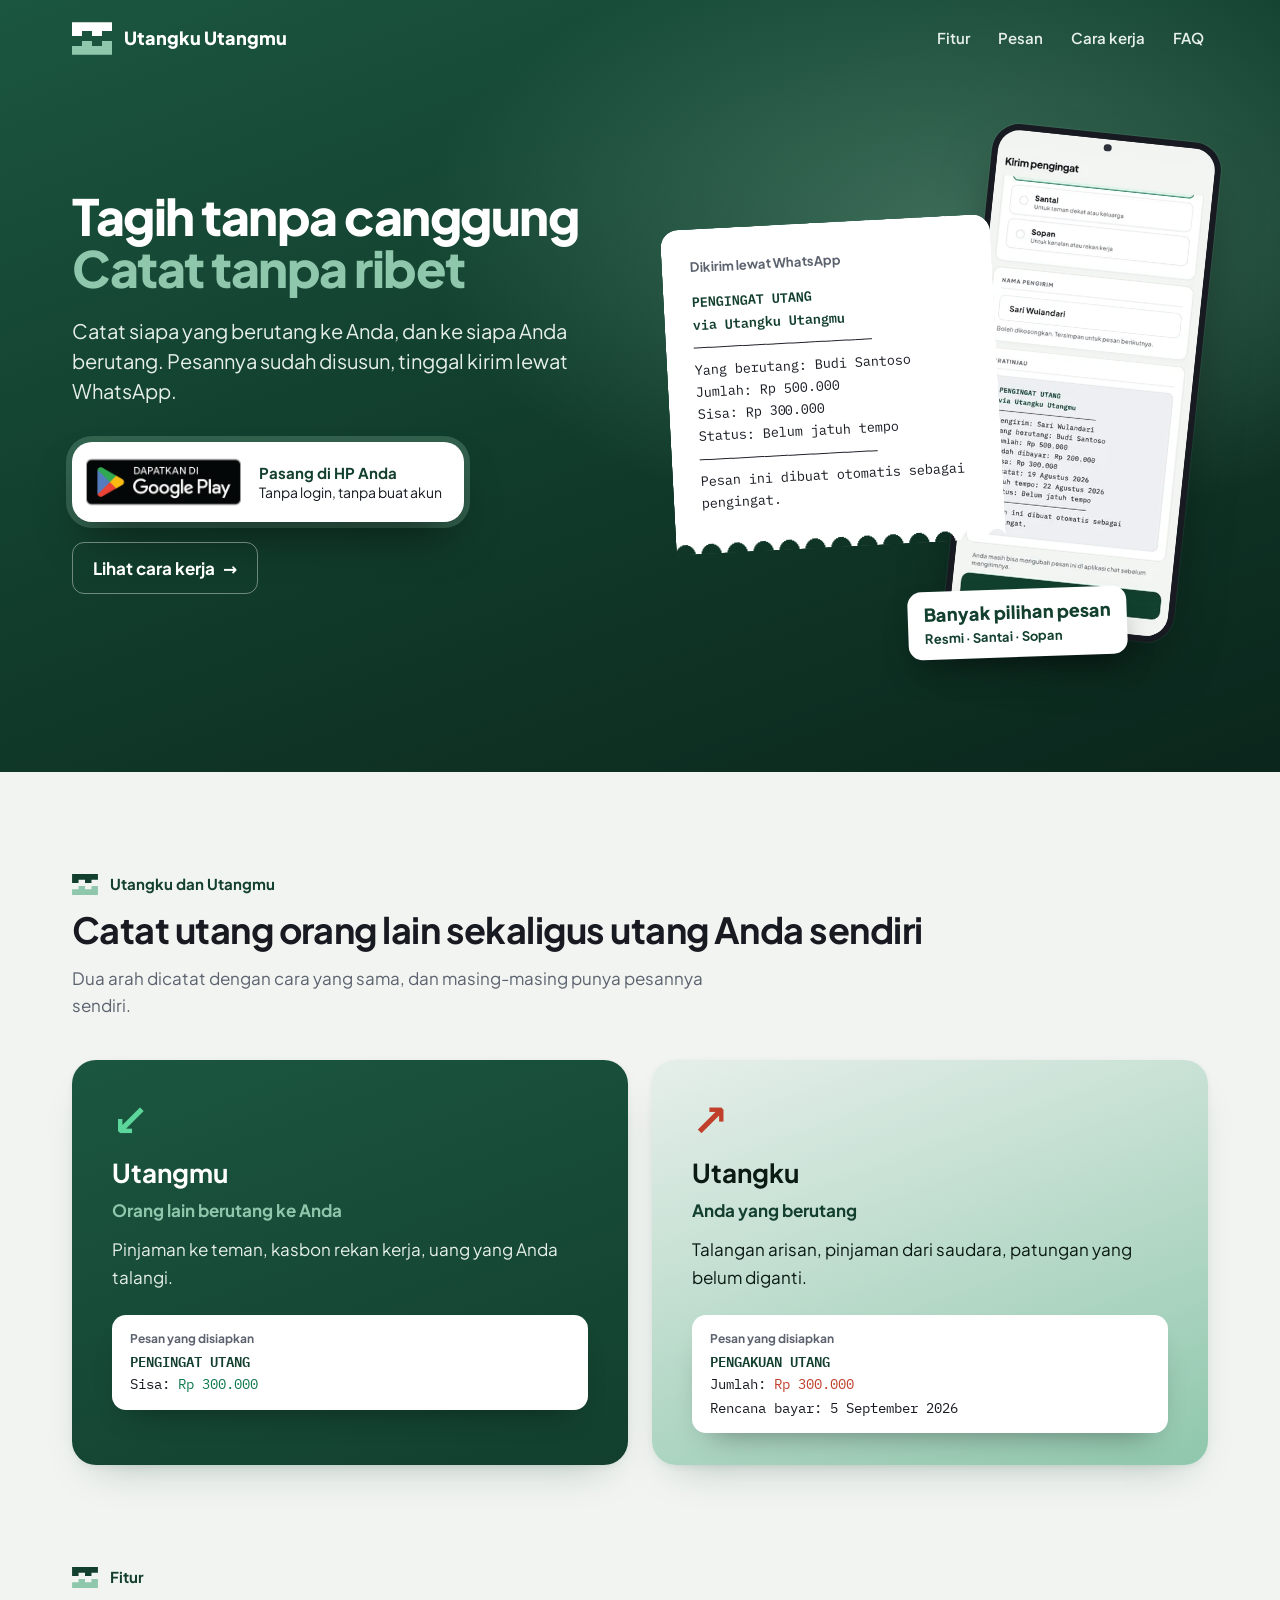
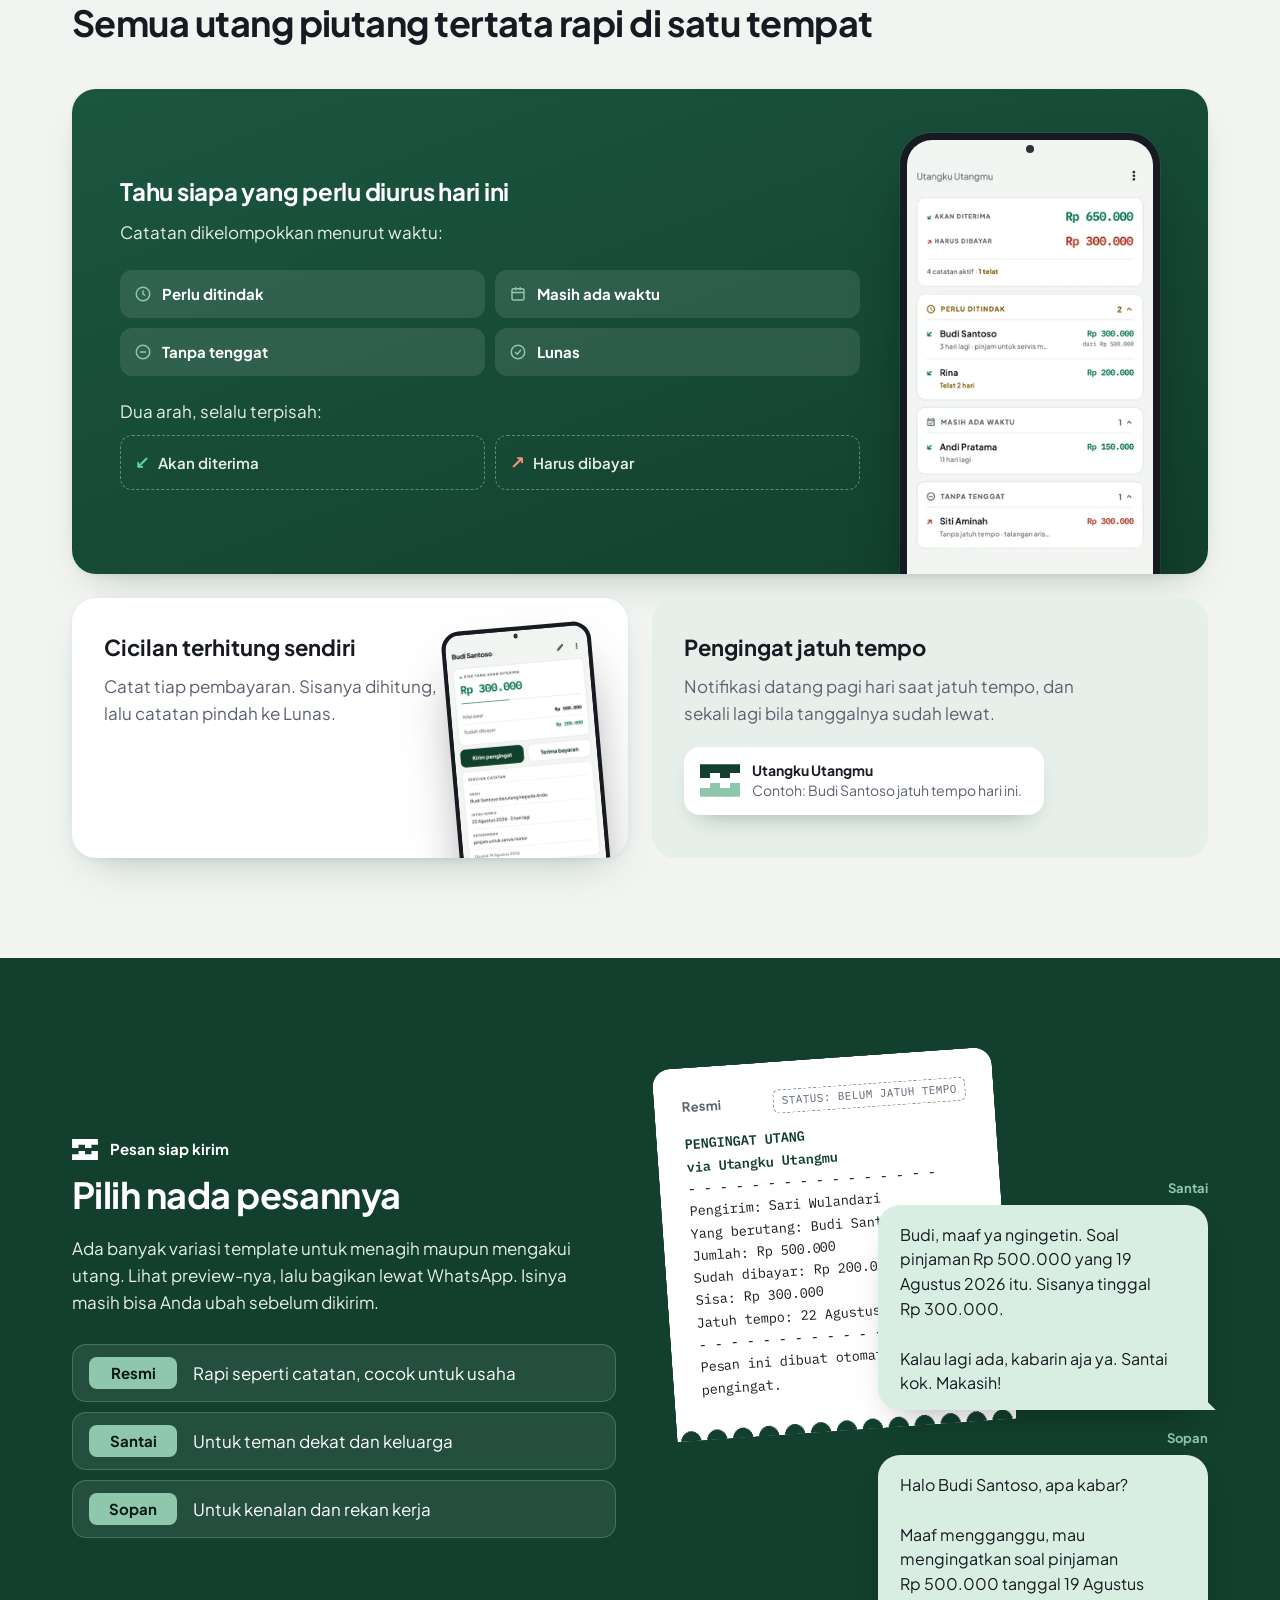
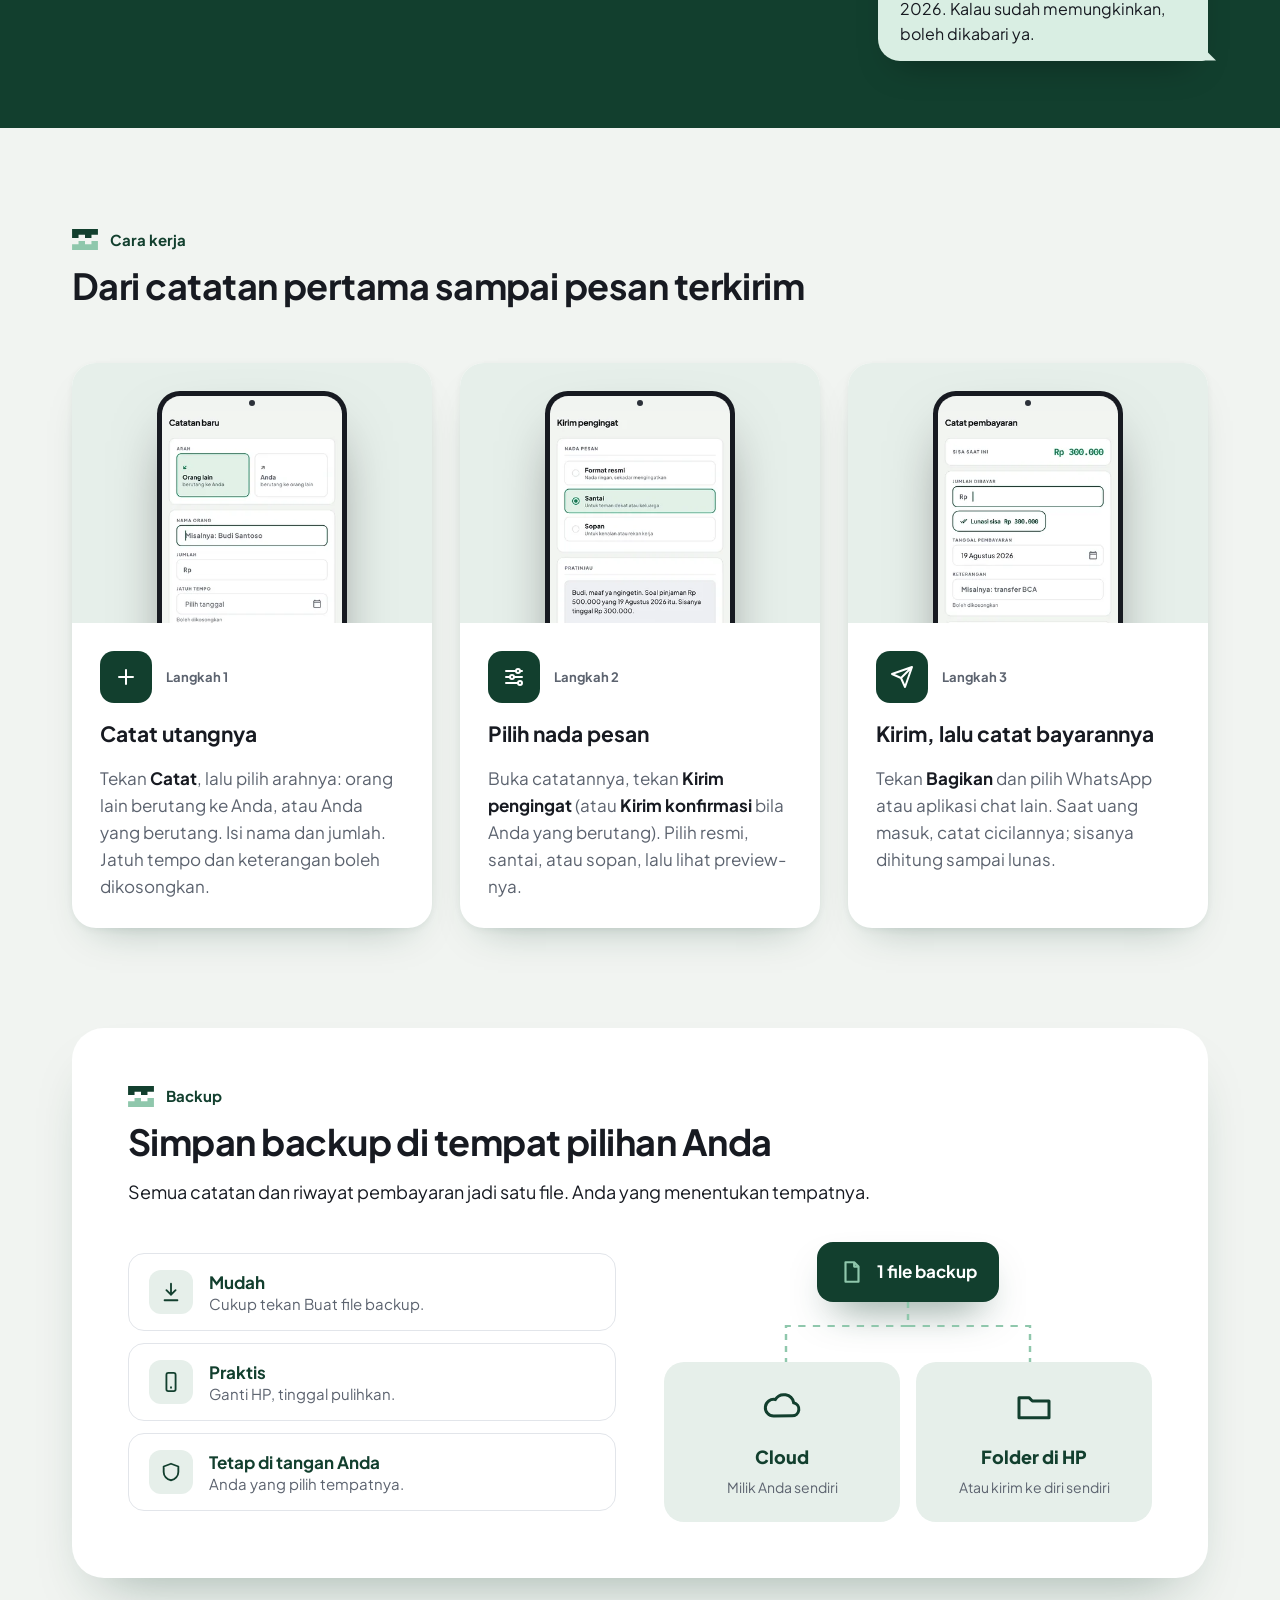
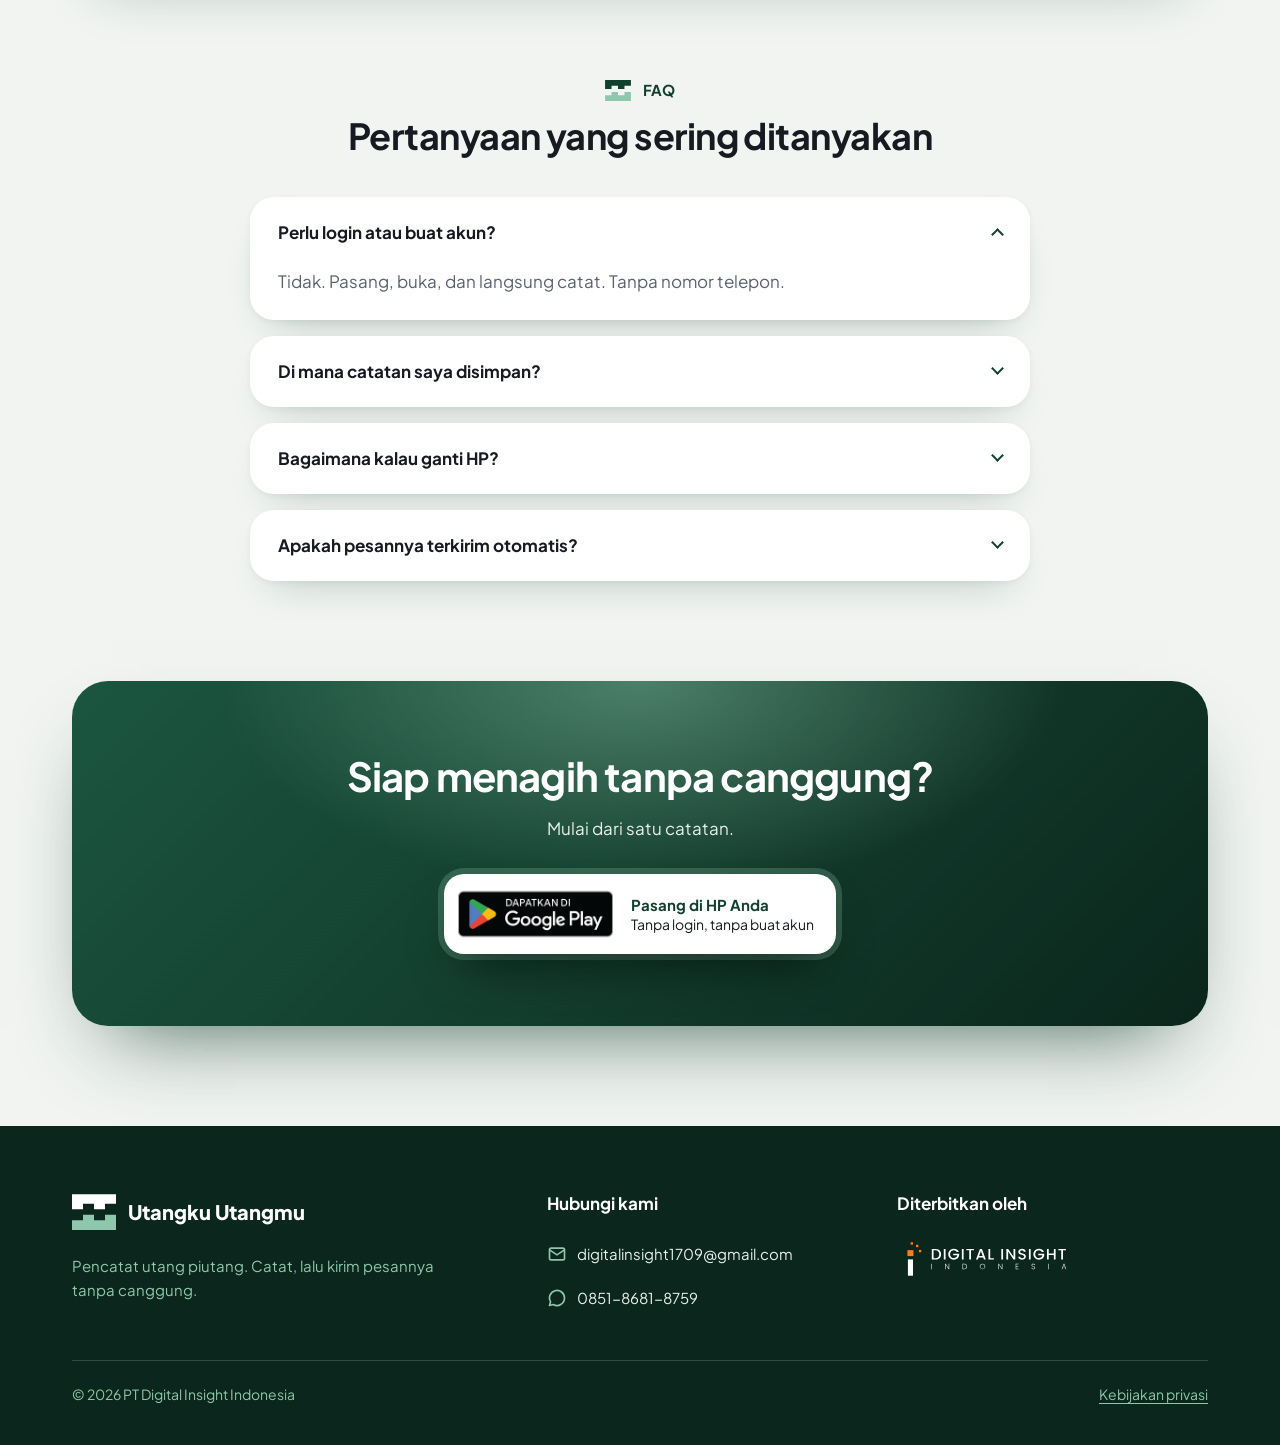
==== commit 13440683: "Situs: animasi FAQ dan tombol, ruang bebas lencana, nomor WhatsApp - FAQ: panah di kanan berputar, j" ====
--- a/index.html
+++ b/index.html
@@ -64,9 +64,14 @@
 .struk pre b { font-weight: 600; color: var(--hutan); }
 .struk-kop { margin: 0 0 12px; font-size: 13px; font-weight: 700; color: var(--redup); }
 
+/* Gulir halus dari menu ke bagiannya; dimatikan oleh prefers-reduced-motion di gaya.css. */
+html { scroll-behavior: smooth; }
+
 /* Baki lencana: lencana resmi di atas baki putih supaya menonjol dari latar hijau gelap.
-   Lencananya sendiri tidak diubah (pedoman Google Play). */
-.baki { display: inline-flex; flex-wrap: wrap; align-items: center; gap: 12px 18px; background: var(--permukaan); border-radius: 20px; padding: 10px 22px 10px 10px; text-decoration: none;
+   Lencananya sendiri tidak diubah (pedoman Google Play). Ruang bebas minimal seperempat tinggi
+   bagian hitam lencana (46px -> 12px): gambar sudah membawa 7px kosong di atas dan bawah,
+   tapi tidak di kiri, jadi padding kiri baki minimal 14px. */
+.baki { display: inline-flex; flex-wrap: wrap; align-items: center; gap: 12px 18px; background: var(--permukaan); border-radius: 20px; padding: 10px 22px 10px 14px; text-decoration: none;
   box-shadow: 0 24px 48px -18px rgba(0,0,0,.6), 0 0 0 6px rgba(143,199,172,.25); transition: box-shadow 150ms ease, transform 150ms ease; }
 .baki:hover { transform: translateY(-2px); box-shadow: 0 30px 56px -18px rgba(0,0,0,.65), 0 0 0 6px rgba(143,199,172,.4); }
 .baki:focus-visible { outline: 3px solid var(--hutan-terang); outline-offset: 8px; border-radius: 20px; }
@@ -90,8 +95,12 @@
 .hero h1 span { color: var(--hutan-terang); }
 .hero-sub { margin: 22px 0 0; font-size: 20px; line-height: 1.5; color: var(--hutan-halus); max-width: 34ch; }
 .hero-aksi { margin-top: 36px; display: flex; flex-wrap: wrap; align-items: center; gap: 20px; }
-.tombol-garis { display: inline-flex; align-items: center; gap: 8px; min-height: 52px; padding: 0 20px; border-radius: 12px; border: 1.5px solid rgba(255,255,255,.4); color: #FFFFFF; text-decoration: none; font-weight: 700; transition: border-color 150ms ease, background-color 150ms ease; }
+.tombol-garis { display: inline-flex; align-items: center; gap: 8px; min-height: 52px; padding: 0 20px; border-radius: 12px; border: 1.5px solid rgba(255,255,255,.4); color: #FFFFFF; text-decoration: none; font-weight: 700; transition: border-color 150ms ease, background-color 150ms ease, transform 150ms ease; }
 .tombol-garis:hover { border-color: #FFFFFF; background: rgba(255,255,255,.06); }
+.tombol-garis span { display: inline-block; transition: transform 150ms ease; }
+.tombol-garis:hover span { transform: translateX(3px); }
+/* Efek tekan: di HP tidak ada hover, jadi sentuhan perlu tanda sendiri (DESIGN.md bagian 9). */
+.baki:active, .tombol-garis:active { transform: scale(.97); }
 .hero-visual { position: relative; min-height: 520px; }
 .hero-visual .hp { position: absolute; width: 230px; right: 10px; top: 0; transform: rotate(6deg); }
 .hero-visual .struk { position: absolute; left: 0; top: 90px; width: 330px; transform: rotate(-3deg); }
@@ -208,7 +217,20 @@
 .faq .judul { text-align: center; }
 .faq-daftar { max-width: 780px; margin: 40px auto 0; display: grid; gap: 16px; }
 .faq details { padding: 0; }
-.faq summary { padding: 22px 28px; min-height: 44px; font-weight: 700; }
+.faq summary { display: flex; align-items: center; justify-content: space-between; gap: 16px; padding: 22px 28px; min-height: 44px; font-weight: 700; list-style: none; }
+.faq summary::-webkit-details-marker { display: none; }
+/* Panah buka-tutup: berputar saat dibuka (DESIGN.md bagian 9). */
+.faq summary::after { content: ""; flex: none; width: 9px; height: 9px; border-right: 2.5px solid var(--hutan); border-bottom: 2.5px solid var(--hutan); transform: translateY(-3px) rotate(45deg); transition: transform 250ms ease; }
+.faq details[open] > summary::after { transform: translateY(2px) rotate(-135deg); }
+.faq details[open] p { animation: faq-muncul 250ms ease; }
+@keyframes faq-muncul { from { opacity: 0; transform: translateY(-6px); } }
+/* Tinggi jawaban ikut bergeser saat buka dan tutup. Hanya di browser yang mendukung (Chrome, termasuk Chrome Android);
+   browser lain tetap membuka langsung, jawaban tetap muncul pelan. */
+@supports (interpolate-size: allow-keywords) {
+  .faq details { interpolate-size: allow-keywords; }
+  .faq details::details-content { height: 0; overflow: clip; transition: height 250ms ease, content-visibility 250ms allow-discrete; }
+  .faq details[open]::details-content { height: auto; }
+}
 .faq summary:focus-visible { outline-offset: -3px; border-radius: 24px; }
 .faq details p { margin: 0; padding: 0 28px 24px; color: var(--redup); }
 
@@ -271,7 +293,7 @@
   .hero-visual .struk { width: 88%; top: 100px; padding: 22px 20px 34px; }
   .struk pre { font-size: 12.5px; }
   .stiker { display: none; }
-  .baki { padding: 10px 16px 12px 10px; }
+  .baki { padding: 10px 16px 12px 14px; }
   .nada li { grid-template-columns: minmax(0,1fr); gap: 8px; }
   .nada b { justify-self: start; padding: 4px 12px; }
   .grup, .arah { grid-template-columns: minmax(0,1fr); }
@@ -521,7 +543,7 @@
     <div>
       <p class="kaki-judul">Hubungi kami</p>
       <a class="kontak" href="mailto:digitalinsight1709@gmail.com"><svg width="20" height="20" viewBox="0 0 24 24" fill="none" stroke="#8FC7AC" stroke-width="2" aria-hidden="true"><rect x="3" y="5" width="18" height="14" rx="2"/><path d="m3 7 9 6 9-6"/></svg>digitalinsight1709@gmail.com</a>
-      <a class="kontak" href="https://wa.me/6285186818759"><svg width="20" height="20" viewBox="0 0 24 24" fill="none" stroke="#8FC7AC" stroke-width="2" stroke-linejoin="round" aria-hidden="true"><path d="M21 12a9 9 0 0 1-13.5 7.8L3 21l1.3-4.4A9 9 0 1 1 21 12z"/></svg>WhatsApp 0851-8681-8759</a>
+      <a class="kontak" href="https://wa.me/6285186818759" aria-label="WhatsApp 0851-8681-8759"><svg width="20" height="20" viewBox="0 0 24 24" fill="none" stroke="#8FC7AC" stroke-width="2" stroke-linejoin="round" aria-hidden="true"><path d="M21 12a9 9 0 0 1-13.5 7.8L3 21l1.3-4.4A9 9 0 1 1 21 12z"/></svg>0851-8681-8759</a>
     </div>
     <div>
       <p class="kaki-judul">Diterbitkan oleh</p>
